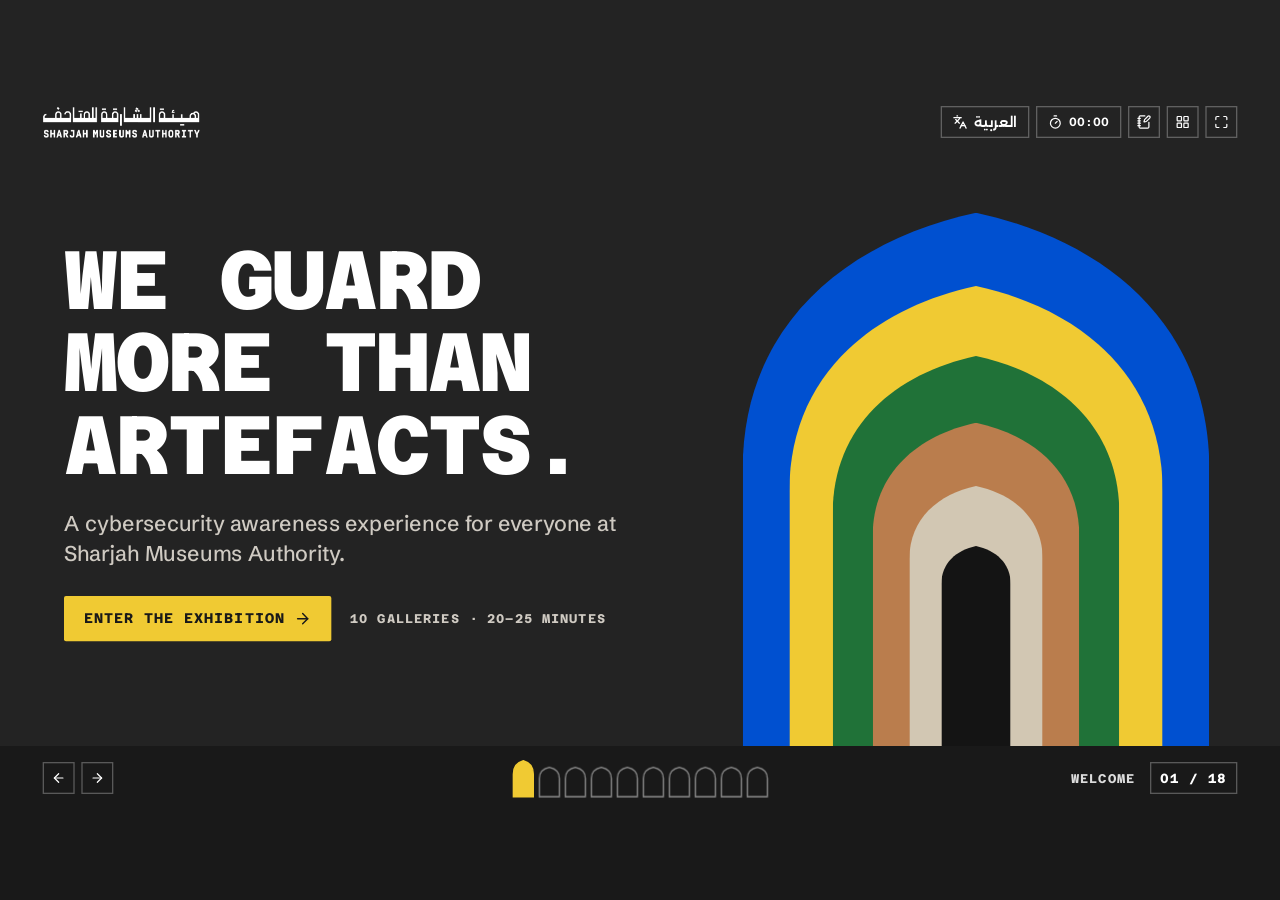
==== sma-cybersecurity-awareness/index.html @ f1a40703 "Use one charcoal background for every gallery Colour now lives in the exhibits (arches, plinths, pic" ====
<!doctype html>
<!--
  Sharjah Museums Authority · Cybersecurity awareness presentation (Arabic / English)
  Self-contained: open this file in any modern browser, no server or internet needed.
  Editable sources and the build script are in src/ (see README.md).
  Embedded open-source components: Schibsted Grotesk, Alexandria and Azeret Mono
  typefaces (SIL Open Font License 1.1) and Lucide icons (ISC). Texts in src/licenses/.
-->
<html lang="en" dir="ltr" data-wall="charcoal">
<head>
<meta charset="utf-8">
<meta name="viewport" content="width=device-width, initial-scale=1">
<meta name="robots" content="noindex">
<title>SMA · Cybersecurity Awareness · التوعية بالأمن السيبراني</title>
<style>
/* ==========================================================================
   SMA · Cybersecurity Awareness
   A 1920×1080 stage scaled to the window. Every gallery is a painted wall in
   one of SMA's own colours; arches are the doors between them.
   ========================================================================== */

/* ---- type: one family name per role, split by script with unicode-range -- */
@font-face{font-family:"SMA Text";src:url([data-uri]) format("woff2");font-weight:100 900;font-display:block;
  unicode-range:U+0000-00FF,U+0131,U+0152-0153,U+02BB-02BC,U+02C6,U+02DA,U+02DC,U+2000-206F,U+20AC,U+2122,U+2191,U+2193,U+2212,U+2215,U+FEFF,U+FFFD}
@font-face{font-family:"SMA Text";src:url([data-uri]) format("woff2");font-weight:100 900;font-display:block;
  unicode-range:U+0600-06FF,U+0750-077F,U+0870-088E,U+0890-0891,U+0897-08E1,U+08E3-08FF,U+200C-200F,U+FB50-FDFF,U+FE70-FE74,U+FE76-FEFC}
@font-face{font-family:"SMA Mono";src:url([data-uri]) format("woff2");font-weight:100 900;font-display:block;
  unicode-range:U+0000-00FF,U+0131,U+0152-0153,U+02BB-02BC,U+02C6,U+02DA,U+02DC,U+2000-206F,U+20AC,U+2122,U+2191,U+2193,U+2212,U+2215,U+FEFF,U+FFFD}
@font-face{font-family:"SMA Mono";src:url([data-uri]) format("woff2");font-weight:100 900;font-display:block;
  unicode-range:U+0600-06FF,U+0750-077F,U+0870-088E,U+0890-0891,U+0897-08E1,U+08E3-08FF,U+200C-200F,U+FB50-FDFF,U+FE70-FE74,U+FE76-FEFC}

/* ---- palette: sampled from SMA's wordmark, website and current artwork --- */
:root{
  --charcoal:#232323; --black:#141414; --blue:#0050D0; --yellow:#F0CA33; --green:#207238;
  --red:#B91A1A; --stone:#D2C7B3; --copper:#BA7D4D; --bone:#F4EFE6;
  --logo:url([data-uri]);
  --out:cubic-bezier(.16,1,.3,1);
  --inout:cubic-bezier(.65,0,.25,1);
  --s:1;
  --lift:0 2px 4px rgba(0,0,0,.10),0 18px 36px -14px rgba(0,0,0,.42);
}
[data-wall=charcoal]{--wall:#232323;--floor:#191919;--ink:#fff;--ink2:#CFCAC2;--hi:#F0CA33;--hi-ink:#191919;--line:rgba(255,255,255,.28);--niche:#111}
[data-wall=blue]{--wall:#0050D0;--floor:#0042AD;--ink:#fff;--ink2:#D9E6FF;--hi:#F0CA33;--hi-ink:#191919;--line:rgba(255,255,255,.34);--niche:#003C9E}
[data-wall=yellow]{--wall:#F0CA33;--floor:#DCB51E;--ink:#191919;--ink2:#4A3D0C;--hi:#191919;--hi-ink:#F0CA33;--line:rgba(25,25,25,.30);--niche:#D9B21B}
[data-wall=green]{--wall:#207238;--floor:#195E2D;--ink:#fff;--ink2:#D5EDDB;--hi:#F0CA33;--hi-ink:#191919;--line:rgba(255,255,255,.34);--niche:#17562A}
[data-wall=red]{--wall:#B91A1A;--floor:#991313;--ink:#fff;--ink2:#FFDDD8;--hi:#F0CA33;--hi-ink:#191919;--line:rgba(255,255,255,.36);--niche:#8E1111}
[data-wall=stone]{--wall:#D2C7B3;--floor:#BFB39C;--ink:#191919;--ink2:#473F31;--hi:#0050D0;--hi-ink:#fff;--line:rgba(25,25,25,.28);--niche:#BCB09A}
[data-wall=copper]{--wall:#BA7D4D;--floor:#A66B3C;--ink:#141414;--ink2:#2C1A0C;--hi:#141414;--hi-ink:#F0CA33;--line:rgba(20,20,20,.34);--niche:#A46A3B}
/* white exhibit surfaces carry their own ink */
.paper{--ink:#191919;--ink2:#55504A;--wall:#fff;--hi:#0050D0;--hi-ink:#fff;--line:rgba(25,25,25,.16);background:#fff;color:#191919;border-radius:6px;box-shadow:var(--lift)}

/* ---- base ---------------------------------------------------------------- */
*,*::before,*::after{box-sizing:border-box}
html{height:100%;background:var(--wall);transition:background-color .7s var(--out)}
body{height:100%;margin:0;overflow:hidden;color:var(--ink);font:400 28px/1.45 "SMA Text",system-ui,sans-serif;
  -webkit-font-smoothing:antialiased;text-rendering:optimizeLegibility;-webkit-user-select:none;user-select:none}
html.no-trans,html.no-trans .floor{transition:none}
button{font:inherit;color:inherit;background:none;border:0;padding:0;margin:0;cursor:pointer;text-align:inherit}
ul,ol{margin:0;padding:0;list-style:none}
h1,h2,h3,p,dl,dd{margin:0}
[hidden]{display:none!important}
html[lang=en] [lang=ar],html[lang=ar] [lang=en]{display:none!important}
html[lang=en] .when-ar,html[lang=ar] .when-en{display:none}
bdi,[dir=ltr]{unicode-bidi:isolate}
::selection{background:var(--hi);color:var(--hi-ink)}
:focus{outline:none}
:focus-visible{outline:4px solid var(--hi);outline-offset:4px}
input,[contenteditable]{-webkit-user-select:text;user-select:text;caret-color:var(--blue)}

.floor{position:fixed;inset-inline:0;bottom:0;height:calc((100vh - 1080px*var(--s))/2 + 96px*var(--s));background:var(--floor);transition:background-color .7s var(--out)}
.stage{position:fixed;left:50%;top:50%;width:1920px;height:1080px;transform:translate(-50%,-50%) scale(var(--s));transform-origin:center}
.door{position:fixed;left:50%;bottom:calc((100vh - 1080px*var(--s))/2 + 96px*var(--s));width:120vmax;height:180vmax;
  transform:translateX(-50%) scale(0);transform-origin:50% 100%;fill:var(--door,#232323);pointer-events:none;z-index:40;visibility:hidden}

/* the room sign shown on the new wall while walking through the arch */
.door-title{position:fixed;left:50%;top:50%;width:1920px;height:1080px;transform:translate(-50%,-50%) scale(var(--s));z-index:41;pointer-events:none;
  display:flex;flex-direction:column;align-items:center;justify-content:center;gap:48px;padding:0 160px 96px;color:var(--ink);text-align:center;opacity:0;visibility:hidden}
.door-title .picto{width:150px;height:150px;border-width:6px}
.door-title .picto .ic{width:78px;height:78px}
.door-title .display,html[lang=ar] .door-title .display{font-size:100px;text-wrap:balance}

/* ---- type roles ---------------------------------------------------------- */
.display{font:800 124px/1 "SMA Mono";letter-spacing:-.025em;text-transform:uppercase}
.display-sm{font-size:112px}
.title{font:800 64px/1.05 "SMA Mono";letter-spacing:-.02em;text-transform:uppercase;text-wrap:balance}
.title-sm{font-size:40px;line-height:1.12}
.lead{font-size:32px;line-height:1.38;font-weight:500;color:var(--ink2);max-width:27em;text-wrap:pretty}
.caps{font:700 19px/1.3 "SMA Mono";letter-spacing:.09em;text-transform:uppercase}
html[lang=ar] .display{font:800 124px/1.24 "SMA Text";letter-spacing:0}
html[lang=ar] .display-sm{font-size:108px}
html[lang=ar] .title{font:800 66px/1.32 "SMA Text";letter-spacing:0}
html[lang=ar] .title-sm{font-size:42px;line-height:1.4}
html[lang=ar] .lead{font-weight:400;line-height:1.62}
html[lang=ar] .caps{font:600 22px/1.5 "SMA Text";letter-spacing:0}
html[lang=ar] body{line-height:1.6}
b,strong{font-weight:700}

/* ---- icons and SMA-style square pictograms ------------------------------- */
.ic{width:1em;height:1em;flex:none;fill:none;stroke:currentColor;stroke-width:2;stroke-linecap:round;stroke-linejoin:round}
html[dir=rtl] .ic.flip{transform:scaleX(-1)}
.picto{display:inline-grid;place-items:center;flex:none;width:88px;height:88px;border:4px solid currentColor}
.picto .ic{width:46px;height:46px}

/* ---- buttons ------------------------------------------------------------- */
.btn{display:inline-flex;align-items:center;justify-content:center;gap:14px;min-height:68px;padding:10px 30px;border-radius:3px;
  background:var(--ink);color:var(--wall);font:700 21px/1.15 "SMA Mono";letter-spacing:.05em;text-transform:uppercase;
  transition:transform .25s var(--out),background-color .2s,color .2s,box-shadow .2s}
html[lang=ar] .btn{font:700 25px/1.3 "SMA Text";letter-spacing:0}
.btn .ic{width:26px;height:26px}
.btn:hover{transform:translateY(-4px)}
.btn:active{transform:translateY(0);transition-duration:.08s}
.btn-hi{background:var(--hi);color:var(--hi-ink)}
.btn-ghost{background:transparent;color:var(--ink);box-shadow:inset 0 0 0 3px var(--ink)}
.btn-ghost:hover{background:var(--ink);color:var(--wall)}
.btn-safe{background:var(--green);color:#fff}
.btn-danger{background:var(--red);color:#fff}
.btn[disabled]{opacity:.35;pointer-events:none}

/* ---- chrome -------------------------------------------------------------- */
.top{position:absolute;inset:0 0 auto;height:96px;padding:0 64px;display:flex;align-items:center;justify-content:space-between;z-index:6}
.logo{width:236px;height:47px;background:var(--ink);-webkit-mask:var(--logo) center/contain no-repeat;mask:var(--logo) center/contain no-repeat;transition:background-color .5s}
.tools,.nav{display:flex;gap:10px;align-items:center}
.tool{display:inline-flex;align-items:center;justify-content:center;gap:10px;height:48px;min-width:48px;padding:0 11px;
  border:2px solid var(--line);color:var(--ink);font:600 18px/1 "SMA Mono";transition:background-color .2s,color .2s,border-color .2s}
.tool-wide{padding:0 16px}
.tool .ic{width:22px;height:22px}
.tool:hover,.tool[aria-pressed=true]{background:var(--ink);color:var(--wall);border-color:var(--ink)}
.tool.more{background:var(--hi);color:var(--hi-ink);border-color:var(--hi)}
.tool .when-en{font:600 20px/1 "SMA Text"}
.bottom{position:absolute;inset:auto 0 0;height:96px;padding:0 64px;display:grid;grid-template-columns:1fr auto 1fr;align-items:center;z-index:6}
.arcade{display:flex;gap:9px;align-items:flex-end;height:56px}
.arcade button{position:relative;width:30px;height:44px;transition:transform .5s var(--out)}
.arcade svg{display:block;width:100%;height:100%;overflow:visible}
.arcade path{fill:transparent;stroke:var(--ink);stroke-width:2;opacity:.5;transition:fill .4s,opacity .4s,stroke .4s}
.arcade .done path{fill:var(--ink);opacity:.5}
.arcade .now{transform:scaleY(1.22);transform-origin:50% 100%}
.arcade .now path{fill:var(--hi);stroke:var(--hi);opacity:1}
.arcade button:hover path{opacity:1}
.arcade .tip{position:absolute;bottom:64px;left:50%;transform:translateX(-50%) translateY(6px);padding:8px 14px;background:var(--ink);color:var(--wall);
  font:600 18px/1.2 "SMA Text";white-space:nowrap;opacity:0;pointer-events:none;transition:opacity .2s,transform .3s var(--out)}
.arcade .now .tip{bottom:54px}
.arcade button:hover .tip,.arcade button:focus-visible .tip{opacity:1;transform:translateX(-50%)}
.where{justify-self:end;display:flex;align-items:center;gap:22px;color:var(--ink)}
.where-name{opacity:.85}
.count{font:700 20px/1 "SMA Mono";letter-spacing:.06em;padding:12px 14px;border:2px solid var(--line)}

/* ---- slides -------------------------------------------------------------- */
.slide{position:absolute;inset:96px 0;padding:20px 96px 0;visibility:hidden;pointer-events:none}
.slide.is-current{visibility:visible;pointer-events:auto}
.slide.is-current .rise{animation:rise .9s var(--out) both;animation-delay:calc(var(--d,0)*90ms + 80ms)}
@keyframes rise{from{opacity:0;transform:translateY(34px)}}
[data-at]{opacity:0;transform:translateY(30px);pointer-events:none;transition:opacity .45s,transform .8s var(--out)}
[data-at].on{opacity:1;transform:none;pointer-events:auto}
.notes{display:none}

/* placard: the museum wall label */
.placard{padding:34px 36px}
.placard-title{font:800 38px/1.15 "SMA Text";margin-bottom:14px;text-wrap:balance}
html[lang=ar] .placard-title{line-height:1.4}
.placard dt{margin-top:22px;color:var(--ink2)}
.placard dd{margin-top:6px;font-size:25px;line-height:1.4;font-weight:600}

/* ==========================================================================
   1 · cover — an enfilade of gallery doorways
   ========================================================================== */
.s-cover{display:grid;grid-template-columns:1fr 720px;gap:40px;padding-top:0}
.cover-text{align-self:center;display:flex;flex-direction:column;gap:34px;padding-bottom:30px}
.cover-cta{display:flex;align-items:center;gap:28px;margin-top:8px}
.hint{color:var(--ink2)}
.enfilade{position:relative;align-self:stretch}
.enfilade .arch{position:absolute;left:50%;bottom:0;width:var(--w);height:var(--h);margin-left:calc(var(--w)/-2);background:var(--c);
  translate:calc(var(--px,0)*var(--z)*-7px) 0;transition:translate .9s var(--out)}
.s-cover.is-current .enfilade .arch{animation:grow 1.2s var(--out) both;animation-delay:calc(var(--z)*110ms)}
@keyframes grow{from{transform:translateY(102%)}}
.enfilade{overflow:hidden}
.s-cover.is-leaving .enfilade .arch{transition:scale .9s var(--inout);scale:1.5;transform-origin:50% 100%}

/* ==========================================================================
   2 · the collection you can't see
   ========================================================================== */
.s-unseen{display:flex;flex-direction:column;justify-content:space-between}
.unseen-head{display:grid;grid-template-columns:1fr 560px;gap:72px;align-items:start}
.unseen-head .lead{margin-top:22px}
.stat{display:grid;grid-template-columns:auto 1fr;column-gap:26px;align-items:center;padding-top:6px}
.stat-pre{grid-column:1/-1;color:var(--hi)}
.stat-num{font:800 128px/1 "SMA Mono";letter-spacing:-.04em;color:var(--hi)}
.stat-text{font-size:26px;line-height:1.35;font-weight:600}
.stat cite{grid-column:1/-1;margin-top:14px;padding-top:14px;border-top:2px solid var(--line);font-style:normal;font-size:21px;color:var(--ink2)}
.plinths{display:grid;grid-template-columns:repeat(5,1fr);gap:24px;align-items:end}
.plinths li{display:flex;flex-direction:column;align-items:center}
.vitrine{display:grid;place-items:center;width:150px;height:150px;border:4px solid var(--ink);border-bottom:0}
.vitrine .ic{width:74px;height:74px}
.plinth{width:100%;height:var(--h);padding:24px 26px;background:var(--c);color:var(--t);display:flex;flex-direction:column;gap:8px}
.plinth strong{font-size:30px;line-height:1.15;font-weight:800}
.plinth span{font-size:23px;line-height:1.35}
html[lang=ar] .plinth strong{line-height:1.4}
html[lang=ar] .plinth span{line-height:1.55}

/* ==========================================================================
   3 · threat gallery
   ========================================================================== */
.s-threats{display:flex;flex-direction:column}
.threat-wall{flex:1;display:grid;grid-template-columns:1fr 456px;gap:52px;align-items:end;min-height:0}
.niches{display:grid;grid-template-columns:repeat(6,1fr);gap:18px;align-items:end}
.niche{position:relative;height:600px;padding:0 14px 26px;display:flex;flex-direction:column;align-items:center;justify-content:flex-end;gap:22px;
  background:var(--niche);color:#fff;text-align:center;transition:background-color .35s,color .35s,transform .6s var(--out)}
.niche .picto{width:84px;height:84px}
.niche b{font-size:23px;line-height:1.2;min-height:56px;display:grid;place-items:center}
html[lang=ar] .niche b{line-height:1.4;min-height:68px}
.niche:hover{transform:translateY(-10px)}
.niche[aria-selected=true]{background:var(--yellow);color:#191919;transform:translateY(-26px)}
.threat-wall .placard{align-self:end;margin-bottom:34px;min-height:520px}
.placard-what{font-size:26px;line-height:1.4;color:var(--ink2)}
html[lang=ar] .placard-what{line-height:1.6}

/* ==========================================================================
   4 · the loupe
   ========================================================================== */
.s-loupe{display:flex;flex-direction:column;gap:38px}
.loupe-head{display:grid;grid-template-columns:auto 1fr;gap:72px;align-items:end}
.specimens{display:grid;grid-template-columns:1fr 1fr;gap:24px;cursor:crosshair}
.spec{position:relative;display:flex;flex-direction:column;justify-content:center;gap:10px;min-height:156px;padding:22px 34px;cursor:inherit;
  transition:transform .3s var(--out),box-shadow .3s}
.spec:hover{transform:translateY(-4px)}
.spec-url{display:flex;align-items:center;gap:14px;font:500 30px/1.2 "SMA Text";letter-spacing:-.012em;white-space:nowrap}
.spec-url .ic{width:24px;height:24px;color:#6C665E}
.spec mark{background:none;color:inherit}
.spec-why{font-size:23px;line-height:1.35;color:var(--ink2);opacity:0;transition:opacity .4s}
.revealed .spec-why{opacity:1}
.revealed .spec mark{background:var(--red);color:#fff;border-radius:2px}
.revealed .spec[data-ok="1"]{box-shadow:inset 0 0 0 7px var(--green),var(--lift)}
.revealed .spec[data-ok="0"]{box-shadow:inset 0 0 0 7px var(--red),var(--lift)}
.spec.picked::after{content:"Your pick";position:absolute;inset-inline-end:22px;top:20px;padding:5px 10px;background:#191919;color:#fff;font:700 15px/1.2 "SMA Mono";letter-spacing:.08em;text-transform:uppercase}
html[lang=ar] .spec.picked::after{content:"اختياركم";font:600 18px/1.3 "SMA Text";letter-spacing:0}
.loupe-foot{display:flex;align-items:center;gap:40px}
.loupe-moral{font-size:25px;line-height:1.4;max-width:34em;color:var(--ink2);font-weight:500}
.lens{position:absolute;left:0;top:0;width:300px;height:300px;border-radius:50%;overflow:hidden;border:10px solid #141414;background:#fff;
  box-shadow:0 34px 60px -22px rgba(0,0,0,.55);pointer-events:none;opacity:0;scale:.6;transition:opacity .2s,scale .35s var(--out);z-index:5}
.lens.on{opacity:1;scale:1}
.lens-in{position:absolute;left:0;top:0;transform-origin:0 0}
.lens-in .specimens{margin:0}
.lens-in .spec{box-shadow:none;transform:none}

/* ==========================================================================
   5 · inspect the email
   ========================================================================== */
.s-inspect{display:grid;grid-template-columns:1040px 1fr;gap:60px;align-items:center}
.mail{overflow:hidden;font-size:25px;line-height:1.5}
.mail-bar{display:flex;align-items:center;gap:9px;height:50px;padding:0 20px;background:#141414;color:#fff}
.mail-bar i{width:12px;height:12px;border-radius:50%;background:#5c5c5c}
.mail-bar .caps{margin-inline-start:12px;font-size:16px;opacity:.8}
html[lang=ar] .mail-bar .caps{font-size:18px}
.mail-head{display:flex;gap:20px;align-items:center;padding:26px 36px 18px}
.mail-avatar{display:grid;place-items:center;width:64px;height:64px;background:var(--blue);color:#fff;font:700 24px "SMA Mono"}
.mail-meta{flex:1;min-width:0}
.mail-from{display:flex;flex-wrap:wrap;align-items:baseline;gap:4px 12px}
.mail-from [data-clue]{font:500 21px "SMA Mono";color:#55504A}
.mail-to,.mail-head time{font-size:21px;color:#6C665E}
.mail-subject{padding:0 36px;font:800 33px/1.25 "SMA Text"}
html[lang=ar] .mail-subject{line-height:1.5}
.mail-body{padding:18px 36px 24px}
.mail-body p{margin-bottom:16px}
.mail-cta{display:inline-block;padding:12px 28px;background:var(--blue);color:#fff;font-weight:700;border-radius:4px}
.mail-file{display:inline-flex;align-items:center;gap:12px;padding:10px 16px;border:2px solid rgba(25,25,25,.2);font:500 21px "SMA Mono"}
.mail-file small{color:#6C665E;font-size:18px}
.mail-sign{color:#6C665E;font-size:22px;margin-bottom:0!important}
.mail-status{height:42px;padding:0 20px;display:flex;align-items:center;background:var(--bone);font:500 19px "SMA Mono";color:#55504A;white-space:nowrap;overflow:hidden}
.clue,.decoy{cursor:zoom-in}
.clue{position:relative;border-radius:3px;transition:background-color .2s,box-shadow .2s}
.clue:not(.mail-cta):not(.found):hover{background:rgba(240,202,51,.4);box-shadow:0 0 0 5px rgba(240,202,51,.4)}
.clue.found{background:var(--yellow);box-shadow:0 0 0 5px var(--yellow);color:#191919}
.clue.mail-cta.found{background:var(--blue);color:#fff;box-shadow:0 0 0 6px var(--yellow)}
.clue.found::after{content:attr(data-clue);position:absolute;inset-inline-end:-24px;top:-24px;display:grid;place-items:center;width:36px;height:36px;border-radius:50%;
  background:var(--red);color:#fff;font:700 18px/1 "SMA Mono";animation:pop .5s var(--out)}
@keyframes pop{from{transform:scale(0)}}
.shake{animation:shake .35s}
@keyframes shake{25%{transform:translateX(-6px)}75%{transform:translateX(6px)}}
.inspect-side{display:flex;flex-direction:column;gap:22px;min-width:0}
.inspect-count{display:flex;align-items:center;gap:22px;font-size:24px;line-height:1.35;color:var(--ink2);font-weight:500}
.inspect-count b{font:800 76px/1 "SMA Mono";letter-spacing:-.04em;color:var(--ink)}
.clues{display:flex;flex-direction:column;gap:10px;counter-reset:clue}
.clues li{position:relative;counter-increment:clue;min-height:66px;padding-inline-start:54px;display:flex;align-items:center;font-size:21.5px;line-height:1.34;border-top:2px solid var(--line);padding-top:8px}
html[lang=ar] .clues li{line-height:1.5;font-size:21px}
.clues li::before{content:counter(clue);position:absolute;inset-inline-start:0;top:14px;display:grid;place-items:center;width:36px;height:36px;border-radius:50%;
  border:2px solid var(--ink);font:700 17px/1 "SMA Mono";opacity:.45;transition:all .3s}
.clues li>span{opacity:0;transform:translateX(calc(var(--dir,1)*16px));transition:opacity .4s,transform .6s var(--out)}
.clues li.found>span{opacity:1;transform:none}
.clues li.found::before{background:var(--red);border-color:var(--red);color:#fff;opacity:1}
html[dir=rtl]{--dir:-1}
.inspect-verdict{display:flex;flex-direction:column;gap:14px}
.verdict-row{display:flex;gap:12px;flex-wrap:wrap}
.verdict-row .btn{min-height:58px;padding:8px 20px;font-size:18px}
html[lang=ar] .verdict-row .btn{font-size:22px}
.verdict-out{font-size:23px;line-height:1.4;font-weight:600;min-height:64px}

/* ==========================================================================
   6 · triage
   ========================================================================== */
.s-triage{display:grid;grid-template-columns:520px 1fr;gap:80px;align-items:center}
.triage-head{display:flex;flex-direction:column;gap:26px}
.triage-dots{display:flex;gap:10px;margin-top:8px}
.triage-dots i{width:38px;height:12px;background:var(--line);transition:background-color .3s}
.triage-dots i.now{background:var(--ink)}
.triage-dots i.ok{background:var(--green)}
.triage-dots i.no{background:var(--red)}
.triage-desk{display:flex;flex-direction:column;gap:26px}
.msg{min-height:400px;padding:36px 40px;display:flex;flex-direction:column;gap:18px}
.msg.swap{animation:deal .7s var(--out)}
@keyframes deal{from{opacity:0;transform:translateY(40px) rotate(calc(var(--dir,1)*1.5deg))}}
.msg-top{display:flex;align-items:center;gap:20px;padding-bottom:18px;border-bottom:2px solid var(--line)}
.msg-top .picto{width:68px;height:68px;border-width:3px}
.msg-top .picto .ic{width:36px;height:36px}
.msg-who{display:flex;flex-direction:column;min-width:0}
.msg-who b{font-size:26px;line-height:1.25}
.msg-who small{font:500 20px/1.4 "SMA Mono";color:#55504A;overflow-wrap:anywhere}
.msg-chan{margin-inline-start:auto;color:#6C665E}
.msg h3{font:800 30px/1.3 "SMA Text"}
.msg p{font-size:27px;line-height:1.48}
.msg p [dir=ltr]{font-family:"SMA Mono";font-size:.86em;color:var(--blue);text-decoration:underline;text-underline-offset:5px}
.qr{width:150px;height:150px;flex:none}
.msg-qr{display:flex;gap:28px;align-items:center}
.triage-actions{display:grid;grid-template-columns:1fr 1fr;gap:18px}
.triage-actions .btn{min-height:84px;font-size:24px}
html[lang=ar] .triage-actions .btn{font-size:28px}
.triage-why{display:grid;grid-template-columns:auto 1fr auto;gap:22px;align-items:center;min-height:84px;padding:18px 24px;background:var(--ink);color:var(--wall);border-radius:3px;animation:rise .6s var(--out)}
.triage-why .ic{width:44px;height:44px}
.triage-why.good .ic{color:#7BD89A}
.triage-why.bad .ic{color:#FF8A7A}
.triage-why p{font-size:23px;line-height:1.38}
.triage-why b{display:block;font-size:25px}
.triage-why .btn{background:var(--yellow);color:#191919;min-height:56px}
.triage-end{align-items:center;justify-content:center;text-align:center}
.triage-end .big{font:800 132px/1 "SMA Mono";letter-spacing:-.04em}

/* ==========================================================================
   7 · both sides of the glass   ·   11 · the second lock   (shared layout)
   ========================================================================== */
.s-con,.s-mfa{display:grid;grid-template-columns:1fr 420px 540px;gap:56px;align-items:center}
.con-you{display:flex;flex-direction:column;gap:24px;min-width:0}
.replies{display:flex;flex-direction:column;gap:12px;min-height:250px;justify-content:flex-start}
.reply{display:flex;align-items:center;gap:16px;width:100%;padding:18px 22px;background:#fff;color:#191919;font-size:23px;line-height:1.35;font-weight:600;border-radius:3px;
  box-shadow:var(--lift);transition:transform .3s var(--out),background-color .2s,color .2s;animation:rise .55s var(--out) both;animation-delay:calc(var(--i,0)*80ms)}
.reply:hover{transform:translateX(calc(var(--dir,1)*10px))}
.reply .ic{width:28px;height:28px;color:var(--blue)}
.reply.act{background:transparent;color:var(--ink);box-shadow:inset 0 0 0 3px var(--ink)}
.reply.act .ic{color:inherit}
.reply.act:hover{background:var(--ink);color:var(--wall)}
.outcome{padding:24px 26px;background:#141414;color:#fff;border-radius:3px;font-size:23px;line-height:1.42;box-shadow:var(--lift);animation:rise .6s var(--out)}
.outcome b{display:block;font-size:28px;margin-bottom:6px;color:var(--yellow)}
.outcome .btn{margin-top:16px;min-height:52px;background:var(--yellow);color:#191919}
.phone{width:420px;height:800px;padding:14px;background:#111;border-radius:52px;box-shadow:0 4px 8px rgba(0,0,0,.2),0 40px 70px -30px rgba(0,0,0,.6);display:flex;flex-direction:column;overflow:hidden}
.phone-top{display:flex;align-items:center;gap:14px;padding:22px 20px 16px;background:#fff;color:#191919;border-radius:38px 38px 0 0}
.phone-top b{display:block;font-size:22px;line-height:1.25}
.phone-top small{font:500 16px "SMA Mono";color:#6C665E}
.phone-avatar{display:grid;place-items:center;width:52px;height:52px;border-radius:50%;background:var(--stone);color:#191919}
.phone-avatar .ic{width:28px;height:28px}
.chat{flex:1;display:flex;flex-direction:column;justify-content:flex-end;gap:10px;padding:18px 16px;background:var(--bone);border-radius:0 0 38px 38px;overflow:hidden}
.bub{max-width:86%;padding:12px 16px;border-radius:18px;font-size:20.5px;line-height:1.42;color:#191919;background:#fff;align-self:flex-start;border-end-start-radius:4px;
  animation:bub .5s var(--out)}
html[lang=ar] .bub{line-height:1.6;font-size:20px}
.bub.me{align-self:flex-end;background:var(--blue);color:#fff;border-end-start-radius:18px;border-end-end-radius:4px}
.bub.sys{align-self:center;max-width:94%;text-align:center;background:#191919;color:#fff;border-radius:6px;font-weight:600}
.bub.sys.good{background:var(--green)}
.bub.sys.bad{background:var(--red)}
@keyframes bub{from{opacity:0;transform:translateY(14px) scale(.96)}}
.typing{display:flex;gap:6px;padding:16px}
.typing i{width:9px;height:9px;border-radius:50%;background:#9a948b;animation:blink 1s infinite}
.typing i:nth-child(2){animation-delay:.15s}.typing i:nth-child(3){animation-delay:.3s}
@keyframes blink{50%{opacity:.25;transform:translateY(-3px)}}
.playbook{padding:34px 34px 30px;background:#141414;color:#fff;border-radius:6px;box-shadow:var(--lift);display:flex;flex-direction:column;gap:22px}
.playbook .caps{color:var(--yellow)}
.levers{display:flex;flex-direction:column;gap:16px}
.levers li{display:flex;align-items:center;gap:20px;opacity:.38;transition:opacity .4s}
.levers .picto{width:68px;height:68px;border-width:3px;transition:background-color .4s,color .4s,border-color .4s}
.levers .picto .ic{width:34px;height:34px}
.levers b{display:block;font-size:25px;line-height:1.2}
.levers li div span{font-size:21px;line-height:1.35;color:#CFCAC2}
.levers li.on{opacity:1}
.levers li.on .picto{background:var(--yellow);border-color:var(--yellow);color:#141414;animation:pop .5s var(--out)}
.playbook-out{font-size:22px;line-height:1.42;padding-top:18px;border-top:2px solid rgba(255,255,255,.2);min-height:112px}
.playbook-out:empty{border-color:transparent}
/* lock screen */
.phone-lock{background:#111;justify-content:space-between;padding:70px 22px 30px;color:#fff}
.lock-time{font:300 104px/1 "SMA Text";text-align:center;letter-spacing:-.03em}
.pushes{display:flex;flex-direction:column;gap:12px}
.push{padding:16px 18px;background:#fff;color:#191919;border-radius:20px;display:grid;grid-template-columns:44px 1fr;gap:14px;align-items:start;animation:bub .55s var(--out)}
.push .app{display:grid;place-items:center;width:44px;height:44px;border-radius:10px;background:var(--blue);color:#fff}
.push .app .ic{width:24px;height:24px}
.push.chat-push .app{background:var(--green)}
.push b{display:block;font-size:20px;line-height:1.25}
.push span{display:block;font-size:17.5px;line-height:1.38;color:#55504A}
.push.old{opacity:.45}
.intruder{display:flex;flex-direction:column;gap:18px}
.intruder li{display:flex;gap:18px;align-items:flex-start}
.intruder .ic{width:34px;height:34px;padding:6px;border-radius:50%;margin-top:2px}
.intruder .ok .ic{background:var(--red);color:#fff}
.intruder .wait .ic{background:#3a3a3a;color:#fff}
.intruder .blocked .ic{background:var(--green);color:#fff}
.intruder b{display:block;font-size:25px;line-height:1.2}
.intruder span{font-size:21px;line-height:1.4;color:#CFCAC2}

/* ==========================================================================
   8 · a day at the museum
   ========================================================================== */
.s-day{display:grid;grid-template-columns:1fr 600px;gap:60px;align-items:center}
.day-plan{display:flex;flex-direction:column;gap:26px}
.plan{position:relative;width:1010px;height:610px}
.plan svg{display:block;width:100%;height:100%}
.plan .wall{fill:none;stroke:#fff;stroke-width:6;stroke-linecap:square}
.plan .room{fill:var(--niche)}
.plan .room-alt{fill:#1B6631}
.plan text{font:700 17px "SMA Mono";letter-spacing:.09em;fill:#D5EDDB;text-anchor:middle}
.plan text[lang=ar]{font:600 20px "SMA Text";letter-spacing:0}
.pin{position:absolute;display:grid;place-items:center;width:66px;height:66px;margin:-33px;background:var(--yellow);color:#191919;transition:transform .3s var(--out),background-color .3s}
.pin .ic{width:34px;height:34px}
.pin::before{content:"";position:absolute;inset:-10px;border:3px solid var(--yellow);animation:ping 2.2s var(--out) infinite}
@keyframes ping{from{opacity:.9;transform:scale(.8)}to{opacity:0;transform:scale(1.5)}}
.pin:hover,.pin.now{transform:scale(1.16)}
.pin.now{background:#fff}
.pin.done{background:#191919;color:#fff}
.pin.done::before,.pin.now::before{animation:none;opacity:0}
.scene{min-height:640px;padding:38px 40px;display:flex;flex-direction:column;gap:18px}
.scene.swap{animation:deal .6s var(--out)}
.scene h3{font:800 34px/1.2 "SMA Text"}
.scene>p{font-size:25px;line-height:1.45;color:#3b3731}
.scene-empty{flex:1;display:flex;flex-direction:column;justify-content:center;gap:20px}
.scene-empty .picto{width:104px;height:104px}
.scene-empty .picto .ic{width:54px;height:54px}
.opts{display:flex;flex-direction:column;gap:10px;margin-top:6px}
.opt{display:flex;gap:16px;align-items:flex-start;padding:15px 18px;border:2px solid rgba(25,25,25,.2);border-radius:3px;font-size:22px;line-height:1.36;font-weight:600;
  transition:border-color .2s,background-color .2s,color .2s,transform .3s var(--out)}
.opt:hover{border-color:#191919;transform:translateX(calc(var(--dir,1)*6px))}
.opt .ic{width:28px;height:28px;margin-top:2px;opacity:0}
.opt.good{background:var(--green);border-color:var(--green);color:#fff}
.opt.bad{background:var(--red);border-color:var(--red);color:#fff}
.opt.good .ic,.opt.bad .ic{opacity:1}
.opts.locked .opt{pointer-events:none}
.opts.locked .opt:not(.good):not(.bad){opacity:.45}
.why{font-size:22.5px;line-height:1.42;padding:16px 18px;background:var(--bone);border-radius:3px;animation:rise .5s var(--out)}
.why b{display:block}

/* ==========================================================================
   9 · ransomware
   ========================================================================== */
.s-ransom{display:flex;flex-direction:column;gap:26px}
.ransom-cols{flex:1;display:grid;grid-template-columns:590px 1fr;gap:60px;align-items:center;min-height:0}
.ransom-left{display:flex;flex-direction:column;gap:24px}
.doc{overflow:hidden;font-size:22px;line-height:1.42}
.doc-bar{display:flex;align-items:center;gap:12px;padding:12px 20px;background:var(--green);color:#fff;font:600 19px "SMA Mono"}
.doc-bar .ic{width:24px;height:24px}
.doc-warn{display:flex;align-items:center;gap:12px;padding:12px 20px;background:#FFF1B8;font-size:21px}
.doc-warn .ic{width:26px;height:26px;color:#8a6400}
.doc p{padding:18px 20px 20px;color:#55504A}
.ransom-choice{display:flex;gap:14px;flex-wrap:wrap}
.ransom-msg{font-size:24px;line-height:1.4;font-weight:600;min-height:68px}
.drive{position:relative;overflow:hidden}
.drive-bar{display:flex;align-items:center;gap:14px;padding:16px 24px;border-bottom:2px solid var(--line);font-size:22px}
.drive-bar .ic{width:26px;height:26px}
.drive-count{margin-inline-start:auto;font:600 18px "SMA Mono";color:#6C665E}
.files{display:grid;grid-template-columns:repeat(4,1fr);gap:12px;padding:22px 24px 24px}
.file{display:flex;flex-direction:column;gap:12px;height:126px;padding:14px 16px;background:var(--bone);border-radius:3px;transition:background-color .3s,color .3s}
.file .ic{width:30px;height:30px;color:var(--blue)}
.file span{font:500 17px/1.3 "SMA Mono";overflow-wrap:anywhere}
.file.locked{background:#141414;color:var(--yellow)}
.file.locked .ic{color:var(--yellow)}
.ransom-note{position:absolute;inset:0;display:flex;flex-direction:column;align-items:center;justify-content:center;gap:16px;padding:40px;text-align:center;
  background:rgba(14,14,14,.93);color:#fff;animation:fade .6s}
@keyframes fade{from{opacity:0}}
.sim-tag{padding:6px 12px;border:2px solid var(--yellow);color:var(--yellow)}
.ransom-note strong{font:800 50px/1.1 "SMA Mono";letter-spacing:-.02em;text-transform:uppercase}
html[lang=ar] .ransom-note strong{font:800 52px/1.4 "SMA Text";letter-spacing:0}
.ransom-note p{font-size:25px;max-width:22em}
.ransom-clock{font-family:"SMA Mono";color:var(--yellow)}
.rewind{animation:rise .7s var(--out)}
.stages{display:grid;grid-template-columns:repeat(5,1fr);position:relative}
.stages::before{content:"";position:absolute;inset-inline:10%;top:21px;height:4px;background:var(--line)}
.stages button{position:relative;display:flex;flex-direction:column;align-items:center;gap:10px;width:100%;padding:0 10px;font-size:20px;line-height:1.25;font-weight:600;text-align:center;color:var(--ink2)}
.stages i{display:grid;place-items:center;width:46px;height:46px;border-radius:50%;background:var(--wall);border:4px solid var(--ink);font:700 19px/1 "SMA Mono";font-style:normal;color:var(--ink);transition:all .3s}
.stages .save i{border-color:var(--yellow)}
.stages .now{color:var(--ink)}
.stages .now i{background:var(--yellow);border-color:var(--yellow);color:#191919;transform:scale(1.22)}
.stage-tip{margin-top:14px;min-height:74px;padding:16px 22px;background:#141414;color:#fff;border-radius:3px;font-size:23px;line-height:1.4;text-align:center}
.stage-tip b{color:var(--yellow)}

/* ==========================================================================
   10 · password lab
   ========================================================================== */
.s-pass{display:grid;grid-template-columns:1fr 520px;gap:80px;align-items:center}
.pass-main{display:flex;flex-direction:column;gap:22px;min-width:0}
.pass-field{display:flex;align-items:center;gap:20px;height:104px;padding:0 28px;margin-top:10px;cursor:text}
.pass-field .ic{width:40px;height:40px;color:var(--blue)}
.pass-field input{flex:1;min-width:0;border:0;outline:0;background:none;font:600 42px/1 "SMA Mono";color:#191919;letter-spacing:.02em}
.pass-field:focus-within{box-shadow:0 0 0 6px var(--yellow),var(--lift)}
.pass-presets{display:flex;flex-wrap:wrap;gap:10px}
html[dir=rtl] .pass-presets{justify-content:flex-end}
.chip{padding:10px 16px;border:2px solid var(--line);font:500 20px/1.2 "SMA Mono";border-radius:3px;transition:background-color .2s,color .2s,border-color .2s}
.chip:hover{background:var(--ink);color:var(--wall);border-color:var(--ink)}
.pass-result{display:flex;align-items:flex-end;gap:36px;margin-top:10px}
.gates{display:flex;gap:10px;align-items:flex-end}
.gates svg{width:58px;height:88px;overflow:visible}
.gates path{fill:transparent;stroke:#fff;stroke-width:3;opacity:.5;transition:fill .4s,opacity .4s,stroke .4s}
.gates .lit path{fill:var(--gate,#F0CA33);stroke:var(--gate,#F0CA33);opacity:1}
.pass-time{display:flex;flex-direction:column;gap:4px}
.pass-time .caps{color:var(--ink2)}
.pass-time strong{font:800 60px/1.05 "SMA Mono";letter-spacing:-.03em;text-transform:uppercase}
html[lang=ar] .pass-time strong{font:800 58px/1.35 "SMA Text";letter-spacing:0}
.pass-findings{display:flex;flex-direction:column;gap:6px;min-height:108px}
.pass-findings li{display:flex;align-items:center;gap:12px;font-size:23px;font-weight:500;animation:rise .4s var(--out)}
.pass-findings .ic{width:24px;height:24px;color:var(--yellow)}
.fine{font-size:21px;color:var(--ink2);max-width:40em}
.rules ol{display:flex;flex-direction:column;gap:20px;margin-top:8px}
.rules li{font-size:22px;line-height:1.42;color:#55504A;padding-top:18px;border-top:2px solid var(--line)}
.rules li b{display:block;font-size:26px;color:#191919}

/* ==========================================================================
   12 · the perfect copy
   ========================================================================== */
.s-fake{display:grid;grid-template-columns:940px 1fr;gap:64px;align-items:center}
.call{background:#141414;color:#fff;border-radius:8px;overflow:hidden;box-shadow:var(--lift)}
.call-bar{display:flex;align-items:center;gap:14px;padding:16px 24px;font-size:22px}
.call-live{width:12px;height:12px;border-radius:50%;background:#FF5A4D;animation:blink 1.2s infinite}
.call-clock{margin-inline-start:auto;font:500 19px "SMA Mono";color:#CFCAC2}
.call-view{position:relative;height:440px;background:#2B2B2B;overflow:hidden}
.call-face{position:absolute;left:50%;bottom:0;width:380px;height:400px;margin-left:-190px}
.face-head{position:absolute;left:50%;top:44px;width:150px;height:170px;margin-left:-75px;border-radius:50%;background:var(--stone)}
.face-body{position:absolute;left:0;bottom:0;width:380px;height:170px;border-radius:190px 190px 0 0;background:var(--copper)}
.face-scan{position:absolute;inset-inline:-60px;top:0;height:3px;background:var(--yellow);opacity:0}
.call.exposed .face-scan{opacity:.95;animation:scan 2.4s var(--inout) infinite}
@keyframes scan{from{top:20px}50%{top:380px}to{top:20px}}
.call.exposed .face-head{animation:glitch 2.4s steps(1) infinite}
@keyframes glitch{0%,100%{transform:none}8%{transform:translateX(9px) skewX(-6deg)}10%{transform:none}46%{transform:translateX(-7px)}48%{transform:none}}
.call-wave{position:absolute;inset-inline-start:24px;bottom:22px;display:flex;align-items:flex-end;gap:5px;height:44px}
.call-wave i{width:6px;height:100%;background:var(--yellow);transform-origin:bottom;animation:wave .9s ease-in-out infinite alternate}
@keyframes wave{from{transform:scaleY(.15)}to{transform:scaleY(1)}}
.call-stamp{position:absolute;inset:0;display:grid;place-items:center;background:rgba(14,14,14,.45);animation:fade .4s}
.call-stamp .caps{padding:12px 26px;border:5px solid var(--yellow);color:var(--yellow);font-size:44px;transform:rotate(-7deg);background:rgba(14,14,14,.6)}
html[lang=ar] .call-stamp .caps{font-size:46px}
.call-caption{min-height:128px;padding:20px 26px 24px;font-size:25px;line-height:1.45}
.fake-side{display:flex;flex-direction:column;gap:24px;min-width:0}
.fake-tells{display:flex;flex-direction:column;gap:12px}
.fake-tells li{display:flex;gap:14px;align-items:flex-start;font-size:22.5px;line-height:1.4;font-weight:600;animation:rise .6s var(--out) both}
.fake-tells li:nth-child(2){animation-delay:.1s}.fake-tells li:nth-child(3){animation-delay:.2s}
.fake-tells .ic{width:30px;height:30px;margin-top:2px}

/* ==========================================================================
   13 · AI rewrote the rules
   ========================================================================== */
.s-rules{display:flex;flex-direction:column;gap:40px}
.rewrites{display:grid;grid-template-columns:repeat(4,1fr);gap:22px;flex:1;align-content:center}
.rewrites li{opacity:1;transform:none;pointer-events:auto;display:flex;flex-direction:column}
.rewrites p{padding:28px 28px 30px}
.old{min-height:226px;background:#141414;color:#fff;font:700 32px/1.3 "SMA Text";display:flex;flex-direction:column;gap:18px;transition:color .5s}
html[lang=ar] .old{line-height:1.5}
.old .ic{width:38px;height:38px;color:var(--yellow)}
.rewrites li.on .old{color:rgba(255,255,255,.5);text-decoration:line-through;text-decoration-thickness:3px;text-decoration-color:var(--yellow)}
.new{min-height:300px;background:#fff;color:#191919;font-size:25px;line-height:1.42;opacity:0;transform:translateY(-34px);transition:opacity .45s,transform .8s var(--out)}
.new b{display:block;margin-top:14px;font-size:29px;line-height:1.3;font-weight:800}
html[lang=ar] .new b{line-height:1.5}
.rewrites li.on .new{opacity:1;transform:none}
.source{font-size:23px;font-weight:600;padding-top:18px;border-top:3px solid var(--ink);max-width:none;margin-bottom:26px}

/* ==========================================================================
   14 · the guardian's code
   ========================================================================== */
.s-code{display:flex;flex-direction:column;justify-content:space-between}
.habits{display:grid;grid-template-columns:repeat(7,1fr);gap:16px;align-items:end}
.habits li{height:var(--h);padding:74px 20px 26px;background:var(--niche);color:transparent;display:flex;flex-direction:column;align-items:center;gap:16px;text-align:center;
  opacity:1;transform:none;pointer-events:auto;transition:background-color .55s var(--out),color .45s .12s}
.habits li.on{background:var(--c);color:var(--t)}
.habits .picto{width:76px;height:76px;margin-bottom:8px}
.habits .picto .ic{width:40px;height:40px}
.habits b{font-size:25px;line-height:1.2;font-weight:800;text-wrap:balance}
.habits li>span:last-child{font-size:21px;line-height:1.4}
html[lang=ar] .habits b{line-height:1.45;font-size:24px}
html[lang=ar] .habits li>span:last-child{line-height:1.6}

/* ==========================================================================
   15 · recognise and report
   ========================================================================== */
.s-report{display:grid;grid-template-columns:600px 1fr;gap:80px;align-items:center}
.report-left{display:flex;flex-direction:column;gap:30px}
.five{display:flex;flex-direction:column;gap:6px}
.five li{display:grid;grid-template-columns:96px 1fr;gap:20px;padding:14px 0;border-top:2px solid var(--line);font-size:22px;line-height:1.4;color:var(--ink2)}
.five li>b{font:800 30px/1.2 "SMA Mono";color:var(--hi)}
.five strong{display:block;font-size:29px;line-height:1.25;color:var(--ink);font-weight:800}
html[lang=ar] .five strong{line-height:1.45}
.report-right{display:flex;flex-direction:column;gap:26px;min-width:0}
.signals{padding:32px 34px}
.signals .placard-title{font-size:32px}
.signal-chips{display:flex;flex-wrap:wrap;gap:10px;margin:6px 0 22px}
.signal{display:inline-flex;align-items:center;gap:10px;padding:11px 16px;border:2px solid rgba(25,25,25,.22);border-radius:3px;font-size:21px;line-height:1.3;font-weight:600;transition:all .25s}
.signal .ic{width:22px;height:22px;opacity:.25}
.signal:hover{border-color:#191919}
.signal[aria-pressed=true]{background:#191919;border-color:#191919;color:#fff}
.signal[aria-pressed=true] .ic{opacity:1}
.signals.checked .signal{background:var(--green);border-color:var(--green);color:#fff;pointer-events:none}
.signals.checked .signal .ic{opacity:1}
.signal-foot{display:flex;align-items:center;gap:24px;min-height:68px}
.signal-out{font-size:23px;line-height:1.4;font-weight:700}
.channels{display:grid;grid-template-columns:1fr 1fr;gap:28px}
.channel{display:flex;gap:20px;align-items:flex-start;font-size:22px;line-height:1.42;color:var(--ink2)}
.channel .picto{width:68px;height:68px;border-width:3px;color:var(--ink)}
.channel .picto .ic{width:34px;height:34px}
.channel b{display:block;font-size:23px;line-height:1.3;color:var(--ink);margin-bottom:4px}
.contact{display:block;min-width:200px;padding:2px 0;border-bottom:2px dashed var(--line);color:var(--hi);font-weight:700;cursor:text}
.contact:empty::before{content:attr(data-ph-en);font-weight:500;color:var(--ink2);opacity:.85}
html[lang=ar] .contact:empty::before{content:attr(data-ph-ar)}
.contact:focus{outline:0;border-bottom-style:solid;border-color:var(--hi)}

/* ==========================================================================
   16 · quiz
   ========================================================================== */
.s-quiz{display:flex;flex-direction:column;gap:34px}
.quiz-head{display:flex;justify-content:space-between;align-items:flex-end}
.quiz-meter{display:flex;gap:9px;align-items:flex-end}
.quiz-meter svg{width:40px;height:60px;overflow:visible}
.quiz-meter path{fill:transparent;stroke:#fff;stroke-width:2.5;opacity:.45;transition:all .4s}
.quiz-meter .now path{opacity:1;stroke:var(--yellow)}
.quiz-meter .ok path{fill:#3FA860;stroke:#3FA860;opacity:1}
.quiz-meter .no path{fill:#D8402F;stroke:#D8402F;opacity:1}
.quiz-body{flex:1;display:flex;flex-direction:column;justify-content:center;gap:30px;min-height:0;padding-bottom:40px}
.quiz-q{font:700 46px/1.25 "SMA Text";max-width:36em;text-wrap:balance;animation:rise .6s var(--out)}
html[lang=ar] .quiz-q{line-height:1.5;font-size:44px}
.quiz-opts{display:grid;grid-template-columns:1fr 1fr;gap:16px}
.quiz-opts .opt{min-height:108px;align-items:center;padding:18px 24px;border-color:rgba(255,255,255,.3);font-size:25px;animation:rise .55s var(--out) both;animation-delay:calc(var(--i)*70ms)}
.quiz-opts .opt:hover{border-color:#fff}
.quiz-opts .opt.good{background:#2E8A4A;border-color:#2E8A4A}
.quiz-opts .opt.bad{background:var(--red);border-color:var(--red)}
.quiz-why{display:flex;align-items:center;gap:28px;justify-content:space-between;padding:20px 26px;background:#fff;color:#191919;border-radius:3px;font-size:24px;line-height:1.4;font-weight:600;animation:rise .5s var(--out)}
.quiz-why .btn{background:#191919;color:#fff;flex:none}
.quiz-end{flex:1;display:grid;grid-template-columns:auto 1fr;gap:70px;align-items:center;animation:rise .7s var(--out)}
.quiz-score{font:800 230px/1 "SMA Mono";letter-spacing:-.05em;color:var(--yellow)}
.quiz-end h3{font:800 60px/1.1 "SMA Mono";letter-spacing:-.02em;text-transform:uppercase}
html[lang=ar] .quiz-end h3{font:800 62px/1.4 "SMA Text";letter-spacing:0}
.quiz-end p{font-size:30px;line-height:1.4;color:var(--ink2);margin:14px 0 30px;max-width:24em}
.quiz-end .row{display:flex;gap:14px}

/* ==========================================================================
   17 · pledge   ·   18 · close
   ========================================================================== */
.s-pledge{display:grid;grid-template-columns:1fr 480px;gap:80px;padding-top:0}
.pledge-text{align-self:center;display:flex;flex-direction:column;gap:30px}
.pledge-cta{display:flex;align-items:center;gap:26px;min-height:76px}
.hold{position:relative;overflow:hidden;min-height:76px;touch-action:none}
.hold::before{content:"";position:absolute;inset:0;background:#fff;transform:scaleX(var(--p,0));transform-origin:var(--from,left);opacity:.55}
html[dir=rtl] .hold{--from:right}
.hold>*{position:relative}
.pledge-done{color:var(--yellow);animation:rise .6s var(--out)}
.pledge-arch{position:relative;align-self:end;width:480px;height:760px;background:#111;display:grid;place-items:center}
.pledge-fill{position:absolute;inset:auto 0 0;height:100%;background:var(--yellow);transform:scaleY(var(--p,0));transform-origin:bottom}
.pledge-arch .picto{position:relative;width:150px;height:150px;border-width:6px;color:var(--yellow);mix-blend-mode:difference;transition:transform .7s var(--out)}
.pledge-arch .picto .ic{width:80px;height:80px}
.pledge-arch.signed .picto{transform:scale(1.18)}
.s-close{display:grid;grid-template-columns:1fr 760px;gap:80px;align-items:center}
.close-main{display:flex;flex-direction:column;gap:30px;align-items:flex-start}
.refs .caps{color:var(--yellow);margin-bottom:10px;display:block}
.refs li{padding:15px 0;border-top:2px solid var(--line);font-size:22px;line-height:1.42;color:var(--ink2)}
.refs li b{display:block;font-size:25px;color:var(--ink)}

/* ==========================================================================
   overlays
   ========================================================================== */
.drawer{position:absolute;inset-inline:96px;bottom:116px;z-index:12;padding:22px 30px 26px;background:#141414;color:#fff;border-radius:6px;box-shadow:var(--lift);animation:rise .4s var(--out)}
.drawer .caps{color:var(--yellow)}
.drawer p{margin-top:8px;font-size:25px;line-height:1.5;max-width:60em}
.map{position:absolute;inset:0;z-index:20;padding:44px 96px 40px;background:#141414;color:#fff;display:flex;flex-direction:column;gap:26px;animation:fade .3s;
  --ink:#fff;--wall:#141414;--line:rgba(255,255,255,.3);--hi:#F0CA33}
.map-head{display:flex;justify-content:space-between;align-items:center}
.map-grid{flex:1;display:grid;grid-template-columns:repeat(5,1fr);grid-auto-rows:1fr;gap:16px;min-height:0}
.map-room{padding:20px 20px 18px;background:var(--wall);color:var(--ink);display:flex;flex-direction:column;gap:8px}
.map-room h3{font:800 23px/1.25 "SMA Text";margin-bottom:6px;display:flex;justify-content:space-between;gap:12px}
.map-room h3 small{font:600 16px "SMA Mono";opacity:.8;white-space:nowrap}
.map-room button{display:block;width:100%;padding:9px 12px;font-size:19px;line-height:1.3;font-weight:600;border:2px solid var(--line);transition:background-color .2s,color .2s}
.map-room button:hover,.map-room button.now{background:var(--ink);color:var(--wall);border-color:var(--ink)}
.map-keys{display:flex;flex-wrap:wrap;gap:8px 10px;align-items:center;font:500 18px "SMA Mono";color:#CFCAC2}
.map-keys kbd{font:inherit;padding:4px 10px;border:2px solid rgba(255,255,255,.35);color:#fff;margin-inline-start:14px}
.map-keys kbd:first-child{margin-inline-start:0}

@media (prefers-reduced-motion:reduce){
  *,*::before,*::after{animation-duration:.01ms!important;animation-delay:0s!important;animation-iteration-count:1!important;transition-duration:.01ms!important}
}

/* single-wall scheme: one charcoal background throughout; colour lives in the exhibits */
.playbook,.call,.outcome,.old,.stage-tip,.drawer{background:#111}
.plan .room-alt{fill:#2C2C2C}
.plan text{fill:#CFCAC2}
.map-room{background:#232323}

</style>
</head>
<body>
<svg xmlns="http://www.w3.org/2000/svg" style="position:absolute;width:0;height:0;overflow:hidden" aria-hidden="true"><defs>
<symbol id="i-drama" viewBox="0 0 24 24"><path d="M10 11h.01" /> <path d="M14 6h.01" /> <path d="M18 6h.01" /> <path d="M6.5 13.1h.01" /> <path d="M22 5c0 9-4 12-6 12s-6-3-6-12c0-2 2-3 6-3s6 1 6 3" /> <path d="M17.4 9.9c-.8.8-2 .8-2.8 0" /> <path d="M10.1 7.1C9 7.2 7.7 7.7 6 8.6c-3.5 2-4.7 3.9-3.7 5.6 4.5 7.8 9.5 8.4 11.2 7.4.9-.5 1.9-2.1 1.9-4.7" /> <path d="M9.1 16.5c.3-1.1 1.4-1.7 2.4-1.4" /></symbol>
<symbol id="i-bug" viewBox="0 0 24 24"><path d="M12 20v-9" /> <path d="M14 7a4 4 0 0 1 4 4v3a6 6 0 0 1-12 0v-3a4 4 0 0 1 4-4z" /> <path d="M14.12 3.88 16 2" /> <path d="M21 21a4 4 0 0 0-3.81-4" /> <path d="M21 5a4 4 0 0 1-3.55 3.97" /> <path d="M22 13h-4" /> <path d="M3 21a4 4 0 0 1 3.81-4" /> <path d="M3 5a4 4 0 0 0 3.55 3.97" /> <path d="M6 13H2" /> <path d="m8 2 1.88 1.88" /> <path d="M9 7.13V6a3 3 0 1 1 6 0v1.13" /></symbol>
<symbol id="i-file-lock" viewBox="0 0 24 24"><path d="M4 9.8V4a2 2 0 0 1 2-2h8a2.4 2.4 0 0 1 1.706.706l3.588 3.588A2.4 2.4 0 0 1 20 8v12a2 2 0 0 1-2 2h-3" /> <path d="M14 2v5a1 1 0 0 0 1 1h5" /> <path d="M9 17v-2a2 2 0 0 0-4 0v2" /> <rect width="8" height="5" x="3" y="17" rx="1" /></symbol>
<symbol id="i-lock" viewBox="0 0 24 24"><rect width="18" height="11" x="3" y="11" rx="2" ry="2" /> <path d="M7 11V7a5 5 0 0 1 10 0v4" /></symbol>
<symbol id="i-lock-keyhole" viewBox="0 0 24 24"><circle cx="12" cy="16" r="1" /> <rect x="3" y="10" width="18" height="12" rx="2" /> <path d="M7 10V7a5 5 0 0 1 10 0v3" /></symbol>
<symbol id="i-lock-open" viewBox="0 0 24 24"><rect width="18" height="11" x="3" y="11" rx="2" ry="2" /> <path d="M7 11V7a5 5 0 0 1 9.9-1" /></symbol>
<symbol id="i-key-round" viewBox="0 0 24 24"><path d="M2.586 17.414A2 2 0 0 0 2 18.828V21a1 1 0 0 0 1 1h3a1 1 0 0 0 1-1v-1a1 1 0 0 1 1-1h1a1 1 0 0 0 1-1v-1a1 1 0 0 1 1-1h.172a2 2 0 0 0 1.414-.586l.814-.814a6.5 6.5 0 1 0-4-4z" /> <circle cx="16.5" cy="7.5" r=".5" fill="currentColor" /></symbol>
<symbol id="i-bot" viewBox="0 0 24 24"><path d="M12 8V4H8" /> <rect width="16" height="12" x="4" y="8" rx="2" /> <path d="M2 14h2" /> <path d="M20 14h2" /> <path d="M15 13v2" /> <path d="M9 13v2" /></symbol>
<symbol id="i-sparkles" viewBox="0 0 24 24"><path d="M11.017 2.814a1 1 0 0 1 1.966 0l1.051 5.558a2 2 0 0 0 1.594 1.594l5.558 1.051a1 1 0 0 1 0 1.966l-5.558 1.051a2 2 0 0 0-1.594 1.594l-1.051 5.558a1 1 0 0 1-1.966 0l-1.051-5.558a2 2 0 0 0-1.594-1.594l-5.558-1.051a1 1 0 0 1 0-1.966l5.558-1.051a2 2 0 0 0 1.594-1.594z" /> <path d="M20 2v4" /> <path d="M22 4h-4" /> <circle cx="4" cy="20" r="2" /></symbol>
<symbol id="i-scan-face" viewBox="0 0 24 24"><path d="M3 7V5a2 2 0 0 1 2-2h2" /> <path d="M17 3h2a2 2 0 0 1 2 2v2" /> <path d="M21 17v2a2 2 0 0 1-2 2h-2" /> <path d="M7 21H5a2 2 0 0 1-2-2v-2" /> <path d="M8 14s1.5 2 4 2 4-2 4-2" /> <path d="M9 9h.01" /> <path d="M15 9h.01" /></symbol>
<symbol id="i-audio-lines" viewBox="0 0 24 24"><path d="M2 10v3" /> <path d="M6 6v11" /> <path d="M10 3v18" /> <path d="M14 8v7" /> <path d="M18 5v13" /> <path d="M22 10v3" /></symbol>
<symbol id="i-shield-check" viewBox="0 0 24 24"><path d="M20 13c0 5-3.5 7.5-7.66 8.95a1 1 0 0 1-.67-.01C7.5 20.5 4 18 4 13V6a1 1 0 0 1 1-1c2 0 4.5-1.2 6.24-2.72a1.17 1.17 0 0 1 1.52 0C14.51 3.81 17 5 19 5a1 1 0 0 1 1 1z" /> <path d="m9 12 2 2 4-4" /></symbol>
<symbol id="i-shield-alert" viewBox="0 0 24 24"><path d="M20 13c0 5-3.5 7.5-7.66 8.95a1 1 0 0 1-.67-.01C7.5 20.5 4 18 4 13V6a1 1 0 0 1 1-1c2 0 4.5-1.2 6.24-2.72a1.17 1.17 0 0 1 1.52 0C14.51 3.81 17 5 19 5a1 1 0 0 1 1 1z" /> <path d="M12 8v4" /> <path d="M12 16h.01" /></symbol>
<symbol id="i-shield" viewBox="0 0 24 24"><path d="M20 13c0 5-3.5 7.5-7.66 8.95a1 1 0 0 1-.67-.01C7.5 20.5 4 18 4 13V6a1 1 0 0 1 1-1c2 0 4.5-1.2 6.24-2.72a1.17 1.17 0 0 1 1.52 0C14.51 3.81 17 5 19 5a1 1 0 0 1 1 1z" /></symbol>
<symbol id="i-eye" viewBox="0 0 24 24"><path d="M2.062 12.348a1 1 0 0 1 0-.696 10.75 10.75 0 0 1 19.876 0 1 1 0 0 1 0 .696 10.75 10.75 0 0 1-19.876 0" /> <circle cx="12" cy="12" r="3" /></symbol>
<symbol id="i-flag" viewBox="0 0 24 24"><path d="M4 22V4a1 1 0 0 1 .4-.8A6 6 0 0 1 8 2c3 0 5 2 7.333 2q2 0 3.067-.8A1 1 0 0 1 20 4v10a1 1 0 0 1-.4.8A6 6 0 0 1 16 16c-3 0-5-2-8-2a6 6 0 0 0-4 1.528" /></symbol>
<symbol id="i-mail" viewBox="0 0 24 24"><path d="m22 7-8.991 5.727a2 2 0 0 1-2.009 0L2 7" /> <rect x="2" y="4" width="20" height="16" rx="2" /></symbol>
<symbol id="i-mail-warning" viewBox="0 0 24 24"><path d="M22 10.5V6a2 2 0 0 0-2-2H4a2 2 0 0 0-2 2v12c0 1.1.9 2 2 2h12.5" /> <path d="m22 7-8.97 5.7a1.94 1.94 0 0 1-2.06 0L2 7" /> <path d="M20 14v4" /> <path d="M20 22v.01" /></symbol>
<symbol id="i-smartphone" viewBox="0 0 24 24"><rect width="14" height="20" x="5" y="2" rx="2" ry="2" /> <path d="M12 18h.01" /></symbol>
<symbol id="i-phone-call" viewBox="0 0 24 24"><path d="M13 2a9 9 0 0 1 9 9" /> <path d="M13 6a5 5 0 0 1 5 5" /> <path d="M13.832 16.568a1 1 0 0 0 1.213-.303l.355-.465A2 2 0 0 1 17 15h3a2 2 0 0 1 2 2v3a2 2 0 0 1-2 2A18 18 0 0 1 2 4a2 2 0 0 1 2-2h3a2 2 0 0 1 2 2v3a2 2 0 0 1-.8 1.6l-.468.351a1 1 0 0 0-.292 1.233 14 14 0 0 0 6.392 6.384" /></symbol>
<symbol id="i-phone" viewBox="0 0 24 24"><path d="M13.832 16.568a1 1 0 0 0 1.213-.303l.355-.465A2 2 0 0 1 17 15h3a2 2 0 0 1 2 2v3a2 2 0 0 1-2 2A18 18 0 0 1 2 4a2 2 0 0 1 2-2h3a2 2 0 0 1 2 2v3a2 2 0 0 1-.8 1.6l-.468.351a1 1 0 0 0-.292 1.233 14 14 0 0 0 6.392 6.384" /></symbol>
<symbol id="i-link" viewBox="0 0 24 24"><path d="M10 13a5 5 0 0 0 7.54.54l3-3a5 5 0 0 0-7.07-7.07l-1.72 1.71" /> <path d="M14 11a5 5 0 0 0-7.54-.54l-3 3a5 5 0 0 0 7.07 7.07l1.71-1.71" /></symbol>
<symbol id="i-usb" viewBox="0 0 24 24"><circle cx="10" cy="7" r="1" /> <circle cx="4" cy="20" r="1" /> <path d="M4.7 19.3 19 5" /> <path d="m21 3-3 1 2 2Z" /> <path d="M9.26 7.68 5 12l2 5" /> <path d="m10 14 5 2 3.5-3.5" /> <path d="m18 12 1-1 1 1-1 1Z" /></symbol>
<symbol id="i-wifi" viewBox="0 0 24 24"><path d="M12 20h.01" /> <path d="M2 8.82a15 15 0 0 1 20 0" /> <path d="M5 12.859a10 10 0 0 1 14 0" /> <path d="M8.5 16.429a5 5 0 0 1 7 0" /></symbol>
<symbol id="i-wifi-off" viewBox="0 0 24 24"><path d="M12 20h.01" /> <path d="M8.5 16.429a5 5 0 0 1 7 0" /> <path d="M5 12.859a10 10 0 0 1 5.17-2.69" /> <path d="M19 12.859a10 10 0 0 0-2.007-1.523" /> <path d="M2 8.82a15 15 0 0 1 4.177-2.643" /> <path d="M22 8.82a15 15 0 0 0-11.288-3.764" /> <path d="m2 2 20 20" /></symbol>
<symbol id="i-qr-code" viewBox="0 0 24 24"><rect width="5" height="5" x="3" y="3" rx="1" /> <rect width="5" height="5" x="16" y="3" rx="1" /> <rect width="5" height="5" x="3" y="16" rx="1" /> <path d="M21 16h-3a2 2 0 0 0-2 2v3" /> <path d="M21 21v.01" /> <path d="M12 7v3a2 2 0 0 1-2 2H7" /> <path d="M3 12h.01" /> <path d="M12 3h.01" /> <path d="M12 16v.01" /> <path d="M16 12h1" /> <path d="M21 12v.01" /> <path d="M12 21v-1" /></symbol>
<symbol id="i-clock" viewBox="0 0 24 24"><circle cx="12" cy="12" r="10" /> <path d="M12 6v6l4 2" /></symbol>
<symbol id="i-timer" viewBox="0 0 24 24"><line x1="10" x2="14" y1="2" y2="2" /> <line x1="12" x2="15" y1="14" y2="11" /> <circle cx="12" cy="14" r="8" /></symbol>
<symbol id="i-check" viewBox="0 0 24 24"><path d="M20 6 9 17l-5-5" /></symbol>
<symbol id="i-x" viewBox="0 0 24 24"><path d="M18 6 6 18" /> <path d="m6 6 12 12" /></symbol>
<symbol id="i-arrow-right" viewBox="0 0 24 24"><path d="M5 12h14" /> <path d="m12 5 7 7-7 7" /></symbol>
<symbol id="i-arrow-left" viewBox="0 0 24 24"><path d="m12 19-7-7 7-7" /> <path d="M19 12H5" /></symbol>
<symbol id="i-chevron-left" viewBox="0 0 24 24"><path d="m15 18-6-6 6-6" /></symbol>
<symbol id="i-chevron-right" viewBox="0 0 24 24"><path d="m9 18 6-6-6-6" /></symbol>
<symbol id="i-layout-grid" viewBox="0 0 24 24"><rect width="7" height="7" x="3" y="3" rx="1" /> <rect width="7" height="7" x="14" y="3" rx="1" /> <rect width="7" height="7" x="14" y="14" rx="1" /> <rect width="7" height="7" x="3" y="14" rx="1" /></symbol>
<symbol id="i-maximize" viewBox="0 0 24 24"><path d="M8 3H5a2 2 0 0 0-2 2v3" /> <path d="M21 8V5a2 2 0 0 0-2-2h-3" /> <path d="M3 16v3a2 2 0 0 0 2 2h3" /> <path d="M16 21h3a2 2 0 0 0 2-2v-3" /></symbol>
<symbol id="i-minimize" viewBox="0 0 24 24"><path d="M8 3v3a2 2 0 0 1-2 2H3" /> <path d="M21 8h-3a2 2 0 0 1-2-2V3" /> <path d="M3 16h3a2 2 0 0 1 2 2v3" /> <path d="M16 21v-3a2 2 0 0 1 2-2h3" /></symbol>
<symbol id="i-languages" viewBox="0 0 24 24"><path d="m5 8 6 6" /> <path d="m4 14 6-6 2-3" /> <path d="M2 5h12" /> <path d="M7 2h1" /> <path d="m22 22-5-10-5 10" /> <path d="M14 18h6" /></symbol>
<symbol id="i-notebook-pen" viewBox="0 0 24 24"><path d="M13.4 2H6a2 2 0 0 0-2 2v16a2 2 0 0 0 2 2h12a2 2 0 0 0 2-2v-7.4" /> <path d="M2 6h4" /> <path d="M2 10h4" /> <path d="M2 14h4" /> <path d="M2 18h4" /> <path d="M21.378 5.626a1 1 0 1 0-3.004-3.004l-5.01 5.012a2 2 0 0 0-.506.854l-.837 2.87a.5.5 0 0 0 .62.62l2.87-.837a2 2 0 0 0 .854-.506z" /></symbol>
<symbol id="i-sticky-note" viewBox="0 0 24 24"><path d="M21 9a2.4 2.4 0 0 0-.706-1.706l-3.588-3.588A2.4 2.4 0 0 0 15 3H5a2 2 0 0 0-2 2v14a2 2 0 0 0 2 2h14a2 2 0 0 0 2-2z" /> <path d="M15 3v5a1 1 0 0 0 1 1h5" /></symbol>
<symbol id="i-play" viewBox="0 0 24 24"><path d="M5 5a2 2 0 0 1 3.008-1.728l11.997 6.998a2 2 0 0 1 .003 3.458l-12 7A2 2 0 0 1 5 19z" /></symbol>
<symbol id="i-rotate-ccw" viewBox="0 0 24 24"><path d="M3 12a9 9 0 1 0 9-9 9.75 9.75 0 0 0-6.74 2.74L3 8" /> <path d="M3 3v5h5" /></symbol>
<symbol id="i-search" viewBox="0 0 24 24"><path d="m21 21-4.34-4.34" /> <circle cx="11" cy="11" r="8" /></symbol>
<symbol id="i-id-card-lanyard" viewBox="0 0 24 24"><path d="M13.5 8h-3" /> <path d="m15 2-1 2h3a2 2 0 012 2v14a2 2 0 01-2 2H7a2 2 0 01-2-2V6a2 2 0 012-2h3" /> <path d="M16 22a4 4 0 00-8 0" /> <path d="m9 2 3 6" /> <circle cx="12" cy="15" r="3" /></symbol>
<symbol id="i-door-open" viewBox="0 0 24 24"><path d="M10 21H2" /> <path d="M10 3H7a2 2 0 00-2 2v16" /> <path d="M14 12h.01" /> <path d="M19 21V5a2 2 0 00-1.675-1.974l-6.163-1.013A1 1 0 0010 3v18a1 1 0 001.124.992z" /> <path d="M22 21h-3" /></symbol>
<symbol id="i-printer" viewBox="0 0 24 24"><path d="M6 18H4a2 2 0 0 1-2-2v-5a2 2 0 0 1 2-2h16a2 2 0 0 1 2 2v5a2 2 0 0 1-2 2h-2" /> <path d="M6 9V3a1 1 0 0 1 1-1h10a1 1 0 0 1 1 1v6" /> <rect x="6" y="14" width="12" height="8" rx="1" /></symbol>
<symbol id="i-file-text" viewBox="0 0 24 24"><path d="M6 22a2 2 0 0 1-2-2V4a2 2 0 0 1 2-2h8a2.4 2.4 0 0 1 1.704.706l3.588 3.588A2.4 2.4 0 0 1 20 8v12a2 2 0 0 1-2 2z" /> <path d="M14 2v5a1 1 0 0 0 1 1h5" /> <path d="M10 9H8" /> <path d="M16 13H8" /> <path d="M16 17H8" /></symbol>
<symbol id="i-file" viewBox="0 0 24 24"><path d="M6 22a2 2 0 0 1-2-2V4a2 2 0 0 1 2-2h8a2.4 2.4 0 0 1 1.704.706l3.588 3.588A2.4 2.4 0 0 1 20 8v12a2 2 0 0 1-2 2z" /> <path d="M14 2v5a1 1 0 0 0 1 1h5" /></symbol>
<symbol id="i-triangle-alert" viewBox="0 0 24 24"><path d="m21.73 18-8-14a2 2 0 0 0-3.48 0l-8 14A2 2 0 0 0 4 21h16a2 2 0 0 0 1.73-3" /> <path d="M12 9v4" /> <path d="M12 17h.01" /></symbol>
<symbol id="i-refresh-cw" viewBox="0 0 24 24"><path d="M3 12a9 9 0 0 1 9-9 9.75 9.75 0 0 1 6.74 2.74L21 8" /> <path d="M21 3v5h-5" /> <path d="M21 12a9 9 0 0 1-9 9 9.75 9.75 0 0 1-6.74-2.74L3 16" /> <path d="M8 16H3v5" /></symbol>
<symbol id="i-monitor" viewBox="0 0 24 24"><rect width="20" height="14" x="2" y="3" rx="2" /> <line x1="8" x2="16" y1="21" y2="21" /> <line x1="12" x2="12" y1="17" y2="21" /></symbol>
<symbol id="i-cloud-off" viewBox="0 0 24 24"><path d="M10.94 5.274A7 7 0 0 1 15.71 10h1.79a4.5 4.5 0 0 1 4.222 6.057" /> <path d="M18.796 18.81A4.5 4.5 0 0 1 17.5 19H9A7 7 0 0 1 5.79 5.78" /> <path d="m2 2 20 20" /></symbol>
<symbol id="i-megaphone" viewBox="0 0 24 24"><path d="M11 6a13 13 0 0 0 8.4-2.8A1 1 0 0 1 21 4v12a1 1 0 0 1-1.6.8A13 13 0 0 0 11 14H5a2 2 0 0 1-2-2V8a2 2 0 0 1 2-2z" /> <path d="M6 14a12 12 0 0 0 2.4 7.2 2 2 0 0 0 3.2-2.4A8 8 0 0 1 10 14" /> <path d="M8 6v8" /></symbol>
<symbol id="i-siren" viewBox="0 0 24 24"><path d="M7 18v-6a5 5 0 1 1 10 0v6" /> <path d="M5 21a1 1 0 0 0 1 1h12a1 1 0 0 0 1-1v-1a2 2 0 0 0-2-2H7a2 2 0 0 0-2 2z" /> <path d="M21 12h1" /> <path d="M18.5 4.5 18 5" /> <path d="M2 12h1" /> <path d="M12 2v1" /> <path d="m4.929 4.929.707.707" /> <path d="M12 12v6" /></symbol>
<symbol id="i-landmark" viewBox="0 0 24 24"><path d="M10 18v-7" /> <path d="M11.119 2.205a2 2 0 0 1 1.762 0l7.84 3.846A.5.5 0 0 1 20.5 7h-17a.5.5 0 0 1-.22-.949z" /> <path d="M14 18v-7" /> <path d="M18 18v-7" /> <path d="M3 22h18" /> <path d="M6 18v-7" /></symbol>
<symbol id="i-amphora" viewBox="0 0 24 24"><path d="M10 2v5.632c0 .424-.272.795-.653.982A6 6 0 0 0 6 14c.006 4 3 7 5 8" /> <path d="M10 5H8a2 2 0 0 0 0 4h.68" /> <path d="M14 2v5.632c0 .424.272.795.652.982A6 6 0 0 1 18 14c0 4-3 7-5 8" /> <path d="M14 5h2a2 2 0 0 1 0 4h-.68" /> <path d="M18 22H6" /> <path d="M9 2h6" /></symbol>
<symbol id="i-gem" viewBox="0 0 24 24"><path d="M10.5 3 8 9l4 13 4-13-2.5-6" /> <path d="M17 3a2 2 0 0 1 1.6.8l3 4a2 2 0 0 1 .013 2.382l-7.99 10.986a2 2 0 0 1-3.247 0l-7.99-10.986A2 2 0 0 1 2.4 7.8l2.998-3.997A2 2 0 0 1 7 3z" /> <path d="M2 9h20" /></symbol>
<symbol id="i-scroll-text" viewBox="0 0 24 24"><path d="M15 12h-5" /> <path d="M15 8h-5" /> <path d="M19 17V5a2 2 0 0 0-2-2H4" /> <path d="M8 21h12a2 2 0 0 0 2-2v-1a1 1 0 0 0-1-1H11a1 1 0 0 0-1 1v1a2 2 0 1 1-4 0V5a2 2 0 1 0-4 0v2a1 1 0 0 0 1 1h3" /></symbol>
<symbol id="i-users" viewBox="0 0 24 24"><path d="M16 21v-2a4 4 0 0 0-4-4H6a4 4 0 0 0-4 4v2" /> <path d="M16 3.128a4 4 0 0 1 0 7.744" /> <path d="M22 21v-2a4 4 0 0 0-3-3.87" /> <circle cx="9" cy="7" r="4" /></symbol>
<symbol id="i-user" viewBox="0 0 24 24"><path d="M19 21v-2a4 4 0 0 0-4-4H9a4 4 0 0 0-4 4v2" /> <circle cx="12" cy="7" r="4" /></symbol>
<symbol id="i-thermometer" viewBox="0 0 24 24"><path d="M14 4v10.54a4 4 0 1 1-4 0V4a2 2 0 0 1 4 0Z" /></symbol>
<symbol id="i-cctv" viewBox="0 0 24 24"><path d="M16.75 12h3.632a1 1 0 0 1 .894 1.447l-2.034 4.069a1 1 0 0 1-1.708.134l-2.124-2.97" /> <path d="M17.106 9.053a1 1 0 0 1 .447 1.341l-3.106 6.211a1 1 0 0 1-1.342.447L3.61 12.3a2.92 2.92 0 0 1-1.3-3.91L3.69 5.6a2.92 2.92 0 0 1 3.92-1.3z" /> <path d="M2 19h3.76a2 2 0 0 0 1.8-1.1L9 15" /> <path d="M2 21v-4" /> <path d="M7 9h.01" /></symbol>
<symbol id="i-ticket" viewBox="0 0 24 24"><path d="M2 9a3 3 0 0 1 0 6v2a2 2 0 0 0 2 2h16a2 2 0 0 0 2-2v-2a3 3 0 0 1 0-6V7a2 2 0 0 0-2-2H4a2 2 0 0 0-2 2Z" /> <path d="M13 5v2" /> <path d="M13 17v2" /> <path d="M13 11v2" /></symbol>
<symbol id="i-database" viewBox="0 0 24 24"><ellipse cx="12" cy="5" rx="9" ry="3" /> <path d="M3 5V19A9 3 0 0 0 21 19V5" /> <path d="M3 12A9 3 0 0 0 21 12" /></symbol>
<symbol id="i-hand" viewBox="0 0 24 24"><path d="M18 11V6a2 2 0 0 0-2-2a2 2 0 0 0-2 2" /> <path d="M14 10V4a2 2 0 0 0-2-2a2 2 0 0 0-2 2v2" /> <path d="M10 10.5V6a2 2 0 0 0-2-2a2 2 0 0 0-2 2v8" /> <path d="M18 8a2 2 0 1 1 4 0v6a8 8 0 0 1-8 8h-2c-2.8 0-4.5-.86-5.99-2.34l-3.6-3.6a2 2 0 0 1 2.83-2.82L7 15" /></symbol>
<symbol id="i-unplug" viewBox="0 0 24 24"><path d="m19 5 3-3" /> <path d="m2 22 3-3" /> <path d="M6.3 20.3a2.4 2.4 0 0 0 3.4 0L12 18l-6-6-2.3 2.3a2.4 2.4 0 0 0 0 3.4Z" /> <path d="M7.5 13.5 10 11" /> <path d="M10.5 16.5 13 14" /> <path d="m12 6 6 6 2.3-2.3a2.4 2.4 0 0 0 0-3.4l-2.6-2.6a2.4 2.4 0 0 0-3.4 0Z" /></symbol>
<symbol id="i-pen-line" viewBox="0 0 24 24"><path d="M13 21h8" /> <path d="M21.174 6.812a1 1 0 0 0-3.986-3.987L3.842 16.174a2 2 0 0 0-.5.83l-1.321 4.352a.5.5 0 0 0 .623.622l4.353-1.32a2 2 0 0 0 .83-.497z" /></symbol>
<symbol id="i-keyboard" viewBox="0 0 24 24"><path d="M10 8h.01" /> <path d="M12 12h.01" /> <path d="M14 8h.01" /> <path d="M16 12h.01" /> <path d="M18 8h.01" /> <path d="M6 8h.01" /> <path d="M7 16h10" /> <path d="M8 12h.01" /> <rect width="20" height="16" x="2" y="4" rx="2" /></symbol>
<symbol id="i-paperclip" viewBox="0 0 24 24"><path d="m16 6-8.414 8.586a2 2 0 0 0 2.829 2.829l8.414-8.586a4 4 0 1 0-5.657-5.657l-8.379 8.551a6 6 0 1 0 8.485 8.485l8.379-8.551" /></symbol>
<symbol id="i-video" viewBox="0 0 24 24"><path d="m16 13 5.223 3.482a.5.5 0 0 0 .777-.416V7.87a.5.5 0 0 0-.752-.432L16 10.5" /> <rect x="2" y="6" width="14" height="12" rx="2" /></symbol>
<symbol id="i-mic" viewBox="0 0 24 24"><path d="M12 19v3" /> <path d="M19 10v2a7 7 0 0 1-14 0v-2" /> <rect x="9" y="2" width="6" height="13" rx="3" /></symbol>
<symbol id="i-fingerprint" viewBox="0 0 24 24"><path d="M12 10a2 2 0 0 0-2 2c0 1.02-.1 2.51-.26 4" /> <path d="M14 13.12c0 2.38 0 6.38-1 8.88" /> <path d="M17.29 21.02c.12-.6.43-2.3.5-3.02" /> <path d="M2 12a10 10 0 0 1 18-6" /> <path d="M2 16h.01" /> <path d="M21.8 16c.2-2 .131-5.354 0-6" /> <path d="M5 19.5C5.5 18 6 15 6 12a6 6 0 0 1 .34-2" /> <path d="M8.65 22c.21-.66.45-1.32.57-2" /> <path d="M9 6.8a6 6 0 0 1 9 5.2v2" /></symbol>
<symbol id="i-message-circle" viewBox="0 0 24 24"><path d="M2.992 16.342a2 2 0 0 1 .094 1.167l-1.065 3.29a1 1 0 0 0 1.236 1.168l3.413-.998a2 2 0 0 1 1.099.092 10 10 0 1 0-4.777-4.719" /></symbol>
<symbol id="i-banknote" viewBox="0 0 24 24"><rect width="20" height="12" x="2" y="6" rx="2" /> <circle cx="12" cy="12" r="2" /> <path d="M6 12h.01M18 12h.01" /></symbol>
<symbol id="i-building-2" viewBox="0 0 24 24"><path d="M10 12h4" /> <path d="M10 8h4" /> <path d="M14 21v-3a2 2 0 0 0-4 0v3" /> <path d="M6 10H4a2 2 0 0 0-2 2v7a2 2 0 0 0 2 2h16a2 2 0 0 0 2-2V9a2 2 0 0 0-2-2h-2" /> <path d="M6 21V5a2 2 0 0 1 2-2h8a2 2 0 0 1 2 2v16" /></symbol>
<symbol id="i-coffee" viewBox="0 0 24 24"><path d="M10 2v2" /> <path d="M14 2v2" /> <path d="M16 8a1 1 0 0 1 1 1v8a4 4 0 0 1-4 4H7a4 4 0 0 1-4-4V9a1 1 0 0 1 1-1h14a4 4 0 1 1 0 8h-1" /> <path d="M6 2v2" /></symbol>
<symbol id="i-package" viewBox="0 0 24 24"><path d="M11 21.73a2 2 0 0 0 2 0l7-4A2 2 0 0 0 21 16V8a2 2 0 0 0-1-1.73l-7-4a2 2 0 0 0-2 0l-7 4A2 2 0 0 0 3 8v8a2 2 0 0 0 1 1.73z" /> <path d="M12 22V12" /> <polyline points="3.29 7 12 12 20.71 7" /> <path d="m7.5 4.27 9 5.15" /></symbol>
<symbol id="i-trophy" viewBox="0 0 24 24"><path d="M10 14.66V17a1 1 0 0 1-1 1 2 2 0 0 0-2 2v2" /> <path d="M14 14.66V17a1 1 0 0 0 1 1 2 2 0 0 1 2 2v2" /> <path d="M17.916 10H19.5A2.5 2.5 0 0 0 22 7.5V5a1 1 0 0 0-1-1h-3" /> <path d="M4 22h16" /> <path d="M6 9a6 6 0 0 0 12 0V3a1 1 0 0 0-1-1H7a1 1 0 0 0-1 1z" /> <path d="M6.084 10H4.5A2.5 2.5 0 0 1 2 7.5V5a1 1 0 0 1 1-1h3" /></symbol>
<symbol id="i-award" viewBox="0 0 24 24"><path d="m15.477 12.89 1.515 8.526a.5.5 0 0 1-.81.47l-3.58-2.687a1 1 0 0 0-1.197 0l-3.586 2.686a.5.5 0 0 1-.81-.469l1.514-8.526" /> <circle cx="12" cy="8" r="6" /></symbol>
<symbol id="i-circle-help" viewBox="0 0 24 24"><circle cx="12" cy="12" r="10" /> <path d="M9.09 9a3 3 0 0 1 5.83 1c0 2-3 3-3 3" /> <path d="M12 17h.01" /></symbol>
<symbol id="i-fishing-hook" viewBox="0 0 24 24"><path d="m17.586 11.414-5.93 5.93a1 1 0 0 1-8-8l3.137-3.137a.707.707 0 0 1 1.207.5V10" /> <path d="M20.414 8.586 22 7" /> <circle cx="19" cy="10" r="2" /></symbol>
<symbol id="i-mouse-pointer-click" viewBox="0 0 24 24"><path d="M14 4.1 12 6" /> <path d="m5.1 8-2.9-.8" /> <path d="m6 12-1.9 2" /> <path d="M7.2 2.2 8 5.1" /> <path d="M9.037 9.69a.498.498 0 0 1 .653-.653l11 4.5a.5.5 0 0 1-.074.949l-4.349 1.041a1 1 0 0 0-.74.739l-1.04 4.35a.5.5 0 0 1-.95.074z" /></symbol>
<symbol id="i-send" viewBox="0 0 24 24"><path d="M14.536 21.686a.5.5 0 0 0 .937-.024l6.5-19a.496.496 0 0 0-.635-.635l-19 6.5a.5.5 0 0 0-.024.937l7.93 3.18a2 2 0 0 1 1.112 1.11z" /> <path d="m21.854 2.147-10.94 10.939" /></symbol>
<symbol id="i-trash-2" viewBox="0 0 24 24"><path d="M10 11v6" /> <path d="M14 11v6" /> <path d="M19 6v14a2 2 0 0 1-2 2H7a2 2 0 0 1-2-2V6" /> <path d="M3 6h18" /> <path d="M8 6V4a2 2 0 0 1 2-2h4a2 2 0 0 1 2 2v2" /></symbol>
<symbol id="i-reply" viewBox="0 0 24 24"><path d="M20 18v-2a4 4 0 0 0-4-4H4" /> <path d="m9 17-5-5 5-5" /></symbol>
<symbol id="i-badge-check" viewBox="0 0 24 24"><path d="M3.85 8.62a4 4 0 0 1 4.78-4.77 4 4 0 0 1 6.74 0 4 4 0 0 1 4.78 4.78 4 4 0 0 1 0 6.74 4 4 0 0 1-4.77 4.78 4 4 0 0 1-6.75 0 4 4 0 0 1-4.78-4.77 4 4 0 0 1 0-6.76Z" /> <path d="m16 9-5.5 5.5L8 12" /></symbol>
<symbol id="i-circle-check" viewBox="0 0 24 24"><circle cx="12" cy="12" r="10" /> <path d="m16 9-5.5 5.5L8 12" /></symbol>
<symbol id="i-circle-x" viewBox="0 0 24 24"><circle cx="12" cy="12" r="10" /> <path d="m15 9-6 6" /> <path d="m9 9 6 6" /></symbol>
<symbol id="i-hourglass" viewBox="0 0 24 24"><path d="M5 22h14" /> <path d="M5 2h14" /> <path d="M17 22v-4.172a2 2 0 0 0-.586-1.414L12 12l-4.414 4.414A2 2 0 0 0 7 17.828V22" /> <path d="M7 2v4.172a2 2 0 0 0 .586 1.414L12 12l4.414-4.414A2 2 0 0 0 17 6.172V2" /></symbol>
<symbol id="i-skull" viewBox="0 0 24 24"><path d="m12.5 17-.5-1-.5 1h1z" /> <path d="M15 22a1 1 0 0 0 1-1v-1a2 2 0 0 0 1.56-3.25 8 8 0 1 0-11.12 0A2 2 0 0 0 8 20v1a1 1 0 0 0 1 1z" /> <circle cx="15" cy="12" r="1" /> <circle cx="9" cy="12" r="1" /></symbol>
<symbol id="i-hard-drive" viewBox="0 0 24 24"><path d="M10 16h.01" /> <path d="M2.212 11.577a2 2 0 0 0-.212.896V18a2 2 0 0 0 2 2h16a2 2 0 0 0 2-2v-5.527a2 2 0 0 0-.212-.896L18.55 5.11A2 2 0 0 0 16.76 4H7.24a2 2 0 0 0-1.79 1.11z" /> <path d="M21.946 12.013H2.054" /> <path d="M6 16h.01" /></symbol>
<symbol id="i-folder" viewBox="0 0 24 24"><path d="M20 20a2 2 0 0 0 2-2V8a2 2 0 0 0-2-2h-7.9a2 2 0 0 1-1.69-.9L9.6 3.9A2 2 0 0 0 7.93 3H4a2 2 0 0 0-2 2v13a2 2 0 0 0 2 2Z" /></symbol>
<symbol id="i-folder-lock" viewBox="0 0 24 24"><rect width="8" height="5" x="14" y="17" rx="1" /> <path d="M10 20H4a2 2 0 0 1-2-2V5a2 2 0 0 1 2-2h3.9a2 2 0 0 1 1.69.9l.81 1.2a2 2 0 0 0 1.67.9H20a2 2 0 0 1 2 2v2.5" /> <path d="M20 17v-2a2 2 0 1 0-4 0v2" /></symbol>
<symbol id="i-image" viewBox="0 0 24 24"><rect width="18" height="18" x="3" y="3" rx="2" ry="2" /> <circle cx="9" cy="9" r="2" /> <path d="m21 15-3.086-3.086a2 2 0 0 0-2.828 0L6 21" /></symbol>
<symbol id="i-file-spreadsheet" viewBox="0 0 24 24"><path d="M6 22a2 2 0 0 1-2-2V4a2 2 0 0 1 2-2h8a2.4 2.4 0 0 1 1.704.706l3.588 3.588A2.4 2.4 0 0 1 20 8v12a2 2 0 0 1-2 2z" /> <path d="M14 2v5a1 1 0 0 0 1 1h5" /> <path d="M8 13h2" /> <path d="M14 13h2" /> <path d="M8 17h2" /> <path d="M14 17h2" /></symbol>
<symbol id="i-file-image" viewBox="0 0 24 24"><path d="M6 22a2 2 0 0 1-2-2V4a2 2 0 0 1 2-2h8a2.4 2.4 0 0 1 1.704.706l3.588 3.588A2.4 2.4 0 0 1 20 8v12a2 2 0 0 1-2 2z" /> <path d="M14 2v5a1 1 0 0 0 1 1h5" /> <circle cx="10" cy="12" r="2" /> <path d="m20 17-1.296-1.296a2.41 2.41 0 0 0-3.408 0L9 22" /></symbol>
<symbol id="i-presentation" viewBox="0 0 24 24"><path d="M2 3h20" /> <path d="M21 3v11a2 2 0 0 1-2 2H5a2 2 0 0 1-2-2V3" /> <path d="m7 21 5-5 5 5" /></symbol>
<symbol id="i-download" viewBox="0 0 24 24"><path d="M12 15V3" /> <path d="M21 15v4a2 2 0 0 1-2 2H5a2 2 0 0 1-2-2v-4" /> <path d="m7 10 5 5 5-5" /></symbol>
<symbol id="i-power" viewBox="0 0 24 24"><path d="M12 2v10" /> <path d="M18.4 6.6a9 9 0 1 1-12.77.04" /></symbol>
<symbol id="i-zoom-in" viewBox="0 0 24 24"><circle cx="11" cy="11" r="8" /> <line x1="21" x2="16.65" y1="21" y2="16.65" /> <line x1="11" x2="11" y1="8" y2="14" /> <line x1="8" x2="14" y1="11" y2="11" /></symbol>
<symbol id="i-map-pin" viewBox="0 0 24 24"><path d="M20 10c0 4.993-5.539 10.193-7.399 11.799a1 1 0 0 1-1.202 0C9.539 20.193 4 14.993 4 10a8 8 0 0 1 16 0" /> <circle cx="12" cy="10" r="3" /></symbol>
<symbol id="i-info" viewBox="0 0 24 24"><circle cx="12" cy="12" r="10" /> <path d="M12 16v-4" /> <path d="M12 8h.01" /></symbol>
<symbol id="i-lightbulb" viewBox="0 0 24 24"><path d="M15 14c.2-1 .7-1.7 1.5-2.5 1-.9 1.5-2.2 1.5-3.5A6 6 0 0 0 6 8c0 1 .2 2.2 1.5 3.5.7.7 1.3 1.5 1.5 2.5" /> <path d="M9 18h6" /> <path d="M10 22h4" /></symbol>
<symbol id="i-history" viewBox="0 0 24 24"><path d="M3 12a9 9 0 1 0 9-9 9.75 9.75 0 0 0-6.74 2.74L3 8" /> <path d="M3 3v5h5" /> <path d="M12 7v5l4 2" /></symbol>
<symbol id="i-undo-2" viewBox="0 0 24 24"><path d="M9 14 4 9l5-5" /> <path d="M4 9h10.5a5.5 5.5 0 0 1 5.5 5.5a5.5 5.5 0 0 1-5.5 5.5H11" /></symbol>
<symbol id="i-circle-alert" viewBox="0 0 24 24"><circle cx="12" cy="12" r="10" /> <line x1="12" x2="12" y1="8" y2="12" /> <line x1="12" x2="12.01" y1="16" y2="16" /></symbol>
<symbol id="i-octagon-alert" viewBox="0 0 24 24"><path d="M12 16h.01" /> <path d="M12 8v4" /> <path d="M15.312 2a2 2 0 0 1 1.414.586l4.688 4.688A2 2 0 0 1 22 8.688v6.624a2 2 0 0 1-.586 1.414l-4.688 4.688a2 2 0 0 1-1.414.586H8.688a2 2 0 0 1-1.414-.586l-4.688-4.688A2 2 0 0 1 2 15.312V8.688a2 2 0 0 1 .586-1.414l4.688-4.688A2 2 0 0 1 8.688 2z" /></symbol>
<symbol id="i-bell-ring" viewBox="0 0 24 24"><path d="M10.268 21a2 2 0 0 0 3.464 0" /> <path d="M22 8c0-2.3-.8-4.3-2-6" /> <path d="M3.262 15.326A1 1 0 0 0 4 17h16a1 1 0 0 0 .74-1.673C19.41 13.956 18 12.499 18 8A6 6 0 0 0 6 8c0 4.499-1.411 5.956-2.738 7.326" /> <path d="M4 2C2.8 3.7 2 5.7 2 8" /></symbol>
<symbol id="i-laptop" viewBox="0 0 24 24"><path d="M18 5a2 2 0 0 1 2 2v8.526a2 2 0 0 0 .212.897l1.068 2.127a1 1 0 0 1-.9 1.45H3.62a1 1 0 0 1-.9-1.45l1.068-2.127A2 2 0 0 0 4 15.526V7a2 2 0 0 1 2-2z" /> <path d="M20.054 15.987H3.946" /></symbol>
<symbol id="i-globe" viewBox="0 0 24 24"><circle cx="12" cy="12" r="10" /> <path d="M12 2a14.5 14.5 0 0 0 0 20 14.5 14.5 0 0 0 0-20" /> <path d="M2 12h20" /></symbol>
<symbol id="i-at-sign" viewBox="0 0 24 24"><circle cx="12" cy="12" r="4" /> <path d="M16 8v5a3 3 0 0 0 6 0v-1a10 10 0 1 0-4 8" /></symbol>
<symbol id="i-user-round" viewBox="0 0 24 24"><circle cx="12" cy="8" r="5" /> <path d="M20 21a8 8 0 0 0-16 0" /></symbol>
<symbol id="i-contact" viewBox="0 0 24 24"><path d="M16 2v2" /> <path d="M7 21v-2a2 2 0 012-2h6a2 2 0 012 2v2" /> <path d="M8 2v2" /> <circle cx="12" cy="10" r="3" /> <rect x="3" y="3" width="18" height="18" rx="2" /></symbol>
<symbol id="i-shield-question" viewBox="0 0 24 24"><path d="M20 13c0 5-3.5 7.5-7.66 8.95a1 1 0 0 1-.67-.01C7.5 20.5 4 18 4 13V6a1 1 0 0 1 1-1c2 0 4.5-1.2 6.24-2.72a1.17 1.17 0 0 1 1.52 0C14.51 3.81 17 5 19 5a1 1 0 0 1 1 1z" /> <path d="M9.1 9a3 3 0 0 1 5.82 1c0 2-3 3-3 3" /> <path d="M12 17h.01" /></symbol>
<symbol id="i-vault" viewBox="0 0 24 24"><rect width="18" height="18" x="3" y="3" rx="2" /> <circle cx="7.5" cy="7.5" r=".5" fill="currentColor" /> <path d="m7.9 7.9 2.7 2.7" /> <circle cx="16.5" cy="7.5" r=".5" fill="currentColor" /> <path d="m13.4 10.6 2.7-2.7" /> <circle cx="7.5" cy="16.5" r=".5" fill="currentColor" /> <path d="m7.9 16.1 2.7-2.7" /> <circle cx="16.5" cy="16.5" r=".5" fill="currentColor" /> <path d="m13.4 13.4 2.7 2.7" /> <circle cx="12" cy="12" r="2" /></symbol>
<symbol id="i-archive" viewBox="0 0 24 24"><rect width="20" height="5" x="2" y="3" rx="1" /> <path d="M4 8v11a2 2 0 0 0 2 2h12a2 2 0 0 0 2-2V8" /> <path d="M10 12h4" /></symbol>
<symbol id="i-credit-card" viewBox="0 0 24 24"><rect width="20" height="14" x="2" y="5" rx="2" /> <line x1="2" x2="22" y1="10" y2="10" /> <path d="M6 14h2" /></symbol>
<symbol id="i-scan-eye" viewBox="0 0 24 24"><path d="M3 7V5a2 2 0 0 1 2-2h2" /> <path d="M17 3h2a2 2 0 0 1 2 2v2" /> <path d="M21 17v2a2 2 0 0 1-2 2h-2" /> <path d="M7 21H5a2 2 0 0 1-2-2v-2" /> <circle cx="12" cy="12" r="1" /> <path d="M18.944 12.33a1 1 0 0 0 0-.66 7.5 7.5 0 0 0-13.888 0 1 1 0 0 0 0 .66 7.5 7.5 0 0 0 13.888 0" /></symbol>
<symbol id="i-copy" viewBox="0 0 24 24"><rect width="14" height="14" x="8" y="8" rx="2" ry="2" /> <path d="M4 16c-1.1 0-2-.9-2-2V4c0-1.1.9-2 2-2h10c1.1 0 2 .9 2 2" /></symbol>
<symbol id="i-ban" viewBox="0 0 24 24"><circle cx="12" cy="12" r="10" /> <path d="M4.929 4.929 19.07 19.071" /></symbol>
<symbol id="i-thumbs-up" viewBox="0 0 24 24"><path d="M15 5.88 14 10h5.83a2 2 0 0 1 1.92 2.56l-2.33 8A2 2 0 0 1 17.5 22H4a2 2 0 0 1-2-2v-8a2 2 0 0 1 2-2h2.76a2 2 0 0 0 1.79-1.11L12 2a3.13 3.13 0 0 1 3 3.88Z" /> <path d="M7 10v12" /></symbol>
<symbol id="i-handshake" viewBox="0 0 24 24"><path d="m11 17 2 2a1 1 0 1 0 3-3" /> <path d="m14 14 2.5 2.5a1 1 0 1 0 3-3l-3.88-3.88a3 3 0 0 0-4.24 0l-.88.88a1 1 0 1 1-3-3l2.81-2.81a5.79 5.79 0 0 1 7.06-.87l.47.28a2 2 0 0 0 1.42.25L21 4" /> <path d="m21 3 1 11h-2" /> <path d="M3 3 2 14l6.5 6.5a1 1 0 1 0 3-3" /> <path d="M3 4h8" /></symbol>
<symbol id="i-signature" viewBox="0 0 24 24"><path d="m21 17-2.156-1.868A.5.5 0 0 0 18 15.5v.5a1 1 0 0 1-1 1h-2a1 1 0 0 1-1-1c0-2.545-3.991-3.97-8.5-4a1 1 0 0 0 0 5c4.153 0 4.745-11.295 5.708-13.5a2.5 2.5 0 1 1 3.31 3.284" /> <path d="M3 21h18" /></symbol>
<symbol id="i-graduation-cap" viewBox="0 0 24 24"><path d="M21.42 10.922a1 1 0 0 0-.019-1.838L12.83 5.18a2 2 0 0 0-1.66 0L2.6 9.08a1 1 0 0 0 0 1.832l8.57 3.908a2 2 0 0 0 1.66 0z" /> <path d="M22 10v6" /> <path d="M6 12.5V16a6 3 0 0 0 12 0v-3.5" /></symbol>
<symbol id="i-brain-circuit" viewBox="0 0 24 24"><path d="M12 13h4" /> <path d="M12 18h6a2 2 0 012 2v1" /> <path d="M12 8h8" /> <path d="M12 9a4.17 4.17 0 01-3 4" /> <path d="M16 8V5a2 2 0 012-2" /> <path d="M6 18a4 4 0 01-2-7.465" /> <path d="M6.004 5.125a4 4 0 00-2.526 5.77" /> <path d="M6.294 6.294A3 3 0 1112 5v13a4 4 0 11-7.967-.518" /> <circle cx="16" cy="13" r="0.5" fill="currentColor" /> <circle cx="18" cy="3" r="0.5" fill="currentColor" /> <circle cx="20" cy="21" r="0.5" fill="currentColor" /> <circle cx="20" cy="8" r="0.5" fill="currentColor" /></symbol>
</defs></svg>
<div class="floor" aria-hidden="true"></div>

<div class="stage" id="stage">

  <header class="top">
    <div class="logo" role="img" aria-label="Sharjah Museums Authority · هيئة الشارقة للمتاحف"></div>
    <div class="tools">
      <button class="tool tool-wide" data-act="lang" title="Language · اللغة (L)">
        <svg class="ic"><use href="#i-languages"/></svg><span class="when-en">العربية</span><span class="when-ar">English</span>
      </button>
      <button class="tool tool-wide" data-act="timer" title="Timer · المؤقّت (T)"><svg class="ic"><use href="#i-timer"/></svg><span id="clock">00:00</span></button>
      <button class="tool" data-act="notes" title="Presenter notes · ملاحظات المقدّم (N)" aria-label="Presenter notes"><svg class="ic"><use href="#i-notebook-pen"/></svg></button>
      <button class="tool" data-act="map" title="Gallery map · خريطة القاعات (G)" aria-label="Gallery map"><svg class="ic"><use href="#i-layout-grid"/></svg></button>
      <button class="tool" data-act="full" title="Full screen · ملء الشاشة (F)" aria-label="Full screen"><svg class="ic"><use href="#i-maximize"/></svg></button>
    </div>
  </header>

  <main class="slides" id="slides">

    <!-- 1 · COVER -->
    <section class="slide s-cover" data-wall="charcoal" data-gallery="0" data-min="0.5" data-sim="cover" data-title="We guard more than artefacts||نحرس أكثر من المقتنيات">
      <div class="cover-text">
        <h1 class="display rise"><span lang="en">We guard<br>more than<br>artefacts.</span><span lang="ar">نحرسُ<br>أكثر من<br>المقتنيات.</span></h1>
        <p class="lead rise" style="--d:2"><span lang="en">A cybersecurity awareness experience for everyone at Sharjah Museums Authority.</span><span lang="ar">تجربة توعوية في الأمن السيبراني لكل فرد في هيئة الشارقة للمتاحف.</span></p>
        <div class="cover-cta rise" style="--d:3">
          <button class="btn btn-hi" data-act="next"><span lang="en">Enter the exhibition</span><span lang="ar">ادخلوا المعرض</span><svg class="ic flip"><use href="#i-arrow-right"/></svg></button>
          <span class="caps hint"><span lang="en">10 galleries · 20–25 minutes</span><span lang="ar">10 قاعات · 20–25 دقيقة</span></span>
        </div>
      </div>
      <div class="enfilade" aria-hidden="true">
        <i class="arch" style="--c:var(--blue);--w:700px;--h:800px;--z:1"></i>
        <i class="arch" style="--c:var(--yellow);--w:560px;--h:690px;--z:2"></i>
        <i class="arch" style="--c:var(--green);--w:430px;--h:585px;--z:3"></i>
        <i class="arch" style="--c:var(--copper);--w:310px;--h:485px;--z:4"></i>
        <i class="arch" style="--c:var(--stone);--w:200px;--h:390px;--z:5"></i>
        <i class="arch" style="--c:#141414;--w:104px;--h:300px;--z:6"></i>
      </div>
      <aside class="notes"><span lang="en">Welcome everyone. The idea of the session: we already protect priceless things; today is about the collection nobody can see. Press L at any time to switch language.</span><span lang="ar">رحّبوا بالحضور. فكرة الجلسة: نحن نحمي كنوزاً لا تُقدّر بثمن، واليوم نتحدث عن المقتنيات التي لا يراها أحد. اضغطوا L في أي وقت لتبديل اللغة.</span></aside>
    </section>

    <!-- 2 · WHY IT MATTERS -->
    <section class="slide s-unseen" data-wall="charcoal" data-gallery="0" data-min="1" data-steps="6" data-title="The collection you can't see||المقتنيات التي لا تُرى">
      <div class="unseen-head">
        <div>
          <h2 class="title rise"><span lang="en">The collection<br>you can't see</span><span lang="ar">المقتنيات<br>التي لا تُرى</span></h2>
          <p class="lead rise" style="--d:1"><span lang="en">Behind every gallery sits a second collection. It has no glass case, and its thieves never need to enter the building.</span><span lang="ar">خلف كل قاعة عرض مجموعة ثانية بلا واجهات زجاجية، ولصوصها لا يحتاجون إلى دخول المبنى.</span></p>
        </div>
        <p class="stat" data-at="6">
          <span class="caps stat-pre"><span lang="en">Nearly</span><span lang="ar">نحو</span></span>
          <b class="stat-num" dir="ltr"><span lang="en">98%</span><span lang="ar">%98</span></b>
          <span class="stat-text"><span lang="en">of cyberattacks use social engineering. They target people, not machines.</span><span lang="ar">من الهجمات السيبرانية تعتمد الهندسة الاجتماعية: تستهدف الإنسان لا الآلة.</span></span>
          <cite><span lang="en">UAE Cyber Security Council · Cyber Pulse campaign</span><span lang="ar">مجلس الأمن السيبراني لحكومة دولة الإمارات · حملة «النبض السيبراني»</span></cite>
        </p>
      </div>
      <ul class="plinths">
        <li data-at="1" style="--c:var(--blue);--t:#fff;--h:236px">
          <span class="vitrine"><svg class="ic"><use href="#i-ticket"/></svg></span>
          <div class="plinth"><strong><span lang="en">Visitors &amp; members</span><span lang="ar">الزوار والأعضاء</span></strong><span><span lang="en">Bookings, memberships, school visits</span><span lang="ar">الحجوزات والعضويات والزيارات المدرسية</span></span></div>
        </li>
        <li data-at="2" style="--c:var(--yellow);--t:#1b1b1b;--h:300px">
          <span class="vitrine"><svg class="ic"><use href="#i-amphora"/></svg></span>
          <div class="plinth"><strong><span lang="en">Collection records</span><span lang="ar">سجلات المقتنيات</span></strong><span><span lang="en">Provenance, valuations, storage locations</span><span lang="ar">المصدر والتقييمات ومواقع الحفظ</span></span></div>
        </li>
        <li data-at="3" style="--c:var(--green);--t:#fff;--h:210px">
          <span class="vitrine"><svg class="ic"><use href="#i-scroll-text"/></svg></span>
          <div class="plinth"><strong><span lang="en">Loans &amp; contracts</span><span lang="ar">الإعارات والعقود</span></strong><span><span lang="en">Lenders, insurers, shippers</span><span lang="ar">المُعيرون وشركات التأمين والشحن</span></span></div>
        </li>
        <li data-at="4" style="--c:var(--copper);--t:#161616;--h:272px">
          <span class="vitrine"><svg class="ic"><use href="#i-id-card-lanyard"/></svg></span>
          <div class="plinth"><strong><span lang="en">Our people</span><span lang="ar">فريق العمل</span></strong><span><span lang="en">HR files, payroll, identity documents</span><span lang="ar">ملفات الموارد البشرية والرواتب والهويات</span></span></div>
        </li>
        <li data-at="5" style="--c:var(--stone);--t:#1b1b1b;--h:228px">
          <span class="vitrine"><svg class="ic"><use href="#i-cctv"/></svg></span>
          <div class="plinth"><strong><span lang="en">Building systems</span><span lang="ar">أنظمة المبنى</span></strong><span><span lang="en">Cameras, doors, the climate control that protects the objects</span><span lang="ar">الكاميرات والأبواب وأنظمة المناخ التي تحمي المعروضات</span></span></div>
        </li>
      </ul>
      <aside class="notes"><span lang="en">Reveal the five plinths one at a time and ask the room: which of these do you touch every day? Land the point with the 98% figure: attackers go through people, so people are the defence.</span><span lang="ar">اكشفوا القواعد الخمس واحدة تلو الأخرى واسألوا الحضور: أيّ منها تتعاملون معه يومياً؟ ثم اختموا بنسبة 98%: المهاجم يمرّ عبر الإنسان، فالإنسان هو خط الدفاع.</span></aside>
    </section>

    <!-- 3 · THREAT GALLERY -->
    <section class="slide s-threats" data-wall="charcoal" data-gallery="1" data-min="1.5" data-sim="threats" data-steps="5" data-title="Six exhibits you never want to meet||ستة معروضات لا تودّون مواجهتها">
      <h2 class="title rise"><span lang="en">Six exhibits you<br>never want to meet</span><span lang="ar">ستة معروضات<br>لا تودّون مواجهتها</span></h2>
      <div class="threat-wall">
        <div class="niches rise" style="--d:1" role="tablist"></div>
        <article class="placard paper rise" style="--d:2" aria-live="polite">
          <h3 class="placard-title"></h3>
          <p class="placard-what"></p>
          <dl>
            <dt class="caps"><span lang="en">Reaches you by</span><span lang="ar">يصلكم عبر</span></dt><dd class="placard-via"></dd>
            <dt class="caps"><span lang="en">Tell-tale sign</span><span lang="ar">العلامة الفارقة</span></dt><dd class="placard-tell"></dd>
          </dl>
        </article>
      </div>
      <aside class="notes"><span lang="en">A quick tour, about fifteen seconds per exhibit. Click an arch or just press Next. The detail comes in the galleries that follow.</span><span lang="ar">جولة سريعة، نحو خمس عشرة ثانية لكل معروض. انقروا على القوس أو اضغطوا «التالي». التفاصيل تأتي في القاعات القادمة.</span></aside>
    </section>

    <!-- 4 · LOUPE -->
    <section class="slide s-loupe" data-wall="charcoal" data-gallery="2" data-min="1" data-sim="loupe" data-title="A forgery is made to look right||التزوير يُصنع ليبدو صحيحاً">
      <div class="loupe-head">
        <h2 class="title rise"><span lang="en">A forgery is made<br>to look right</span><span lang="ar">التزوير يُصنع<br>ليبدو صحيحاً</span></h2>
        <p class="lead rise" style="--d:1"><span lang="en">Only one of these addresses belongs to SMA. Pass the loupe over them, then choose.</span><span lang="ar">عنوان واحد فقط يعود للهيئة. مرّروا العدسة فوق العناوين ثم اختاروا.</span></p>
      </div>
      <div class="specimens rise" style="--d:2">
        <button class="spec paper" data-ok="0">
          <span class="spec-url" dir="ltr"><svg class="ic"><use href="#i-lock"/></svg><span>https://sma<mark>-</mark>gov.ae/staff</span></span>
          <span class="spec-why"><span lang="en">A hyphen where the dot should be.</span><span lang="ar">شرطة في موضع النقطة.</span></span>
        </button>
        <button class="spec paper" data-ok="0">
          <span class="spec-url" dir="ltr"><svg class="ic"><use href="#i-lock"/></svg><span>https://s<mark>rn</mark>a.gov.ae/staff</span></span>
          <span class="spec-why"><span lang="en">The letters r and n, dressed up as an m.</span><span lang="ar">حرفا r و n متنكّران في هيئة m.</span></span>
        </button>
        <button class="spec paper" data-ok="1">
          <span class="spec-url" dir="ltr"><svg class="ic"><use href="#i-lock"/></svg><span>https://sma.gov.ae/staff</span></span>
          <span class="spec-why"><span lang="en">Genuine. Nothing between “sma” and “.gov.ae”.</span><span lang="ar">أصلي. لا شيء بين «sma» و«‎.gov.ae».</span></span>
        </button>
        <button class="spec paper" data-ok="0">
          <span class="spec-url" dir="ltr"><svg class="ic"><use href="#i-lock"/></svg><span>https://sma.gov.ae.<mark>signin-portal.com</mark>/staff</span></span>
          <span class="spec-why"><span lang="en">Read from the right: the real owner is signin-portal.com.</span><span lang="ar">اقرؤوا من اليمين: المالك الحقيقي هو signin-portal.com.</span></span>
        </button>
      </div>
      <div class="loupe-foot rise" style="--d:3">
        <button class="btn btn-ghost" data-do="reveal"><span lang="en">Reveal the forgeries</span><span lang="ar">اكشفوا المزيّف</span></button>
        <p class="loupe-moral"><span lang="en">A padlock only means the connection is private. It says nothing about who you are talking to.</span><span lang="ar">القفل يعني أن الاتصال مشفّر فقط، ولا يقول شيئاً عن هوية الطرف الآخر.</span></p>
      </div>
      <div class="lens" aria-hidden="true"><div class="lens-in"></div></div>
      <aside class="notes"><span lang="en">Let the room guess before you reveal. Curators authenticate objects with a loupe; we authenticate addresses the same way: slowly, and from the right-hand side.</span><span lang="ar">دعوا الحضور يخمّنون قبل الكشف. أمناء المتاحف يتحققون من القطع بالعدسة، ونحن نتحقق من العناوين بالطريقة نفسها: بتأنٍّ، ومن جهة اليمين.</span></aside>
    </section>

    <!-- 5 · INSPECT THE EMAIL -->
    <section class="slide s-inspect" data-wall="charcoal" data-gallery="2" data-min="2" data-sim="inspect" data-steps="6" data-title="Spot the forgery||اكشفوا التزوير">
      <div class="mail paper rise">
        <div class="mail-bar"><i></i><i></i><i></i><span class="caps"><span lang="en">Inbox</span><span lang="ar">البريد الوارد</span></span></div>
        <div class="mail-head">
          <span class="mail-avatar">IT</span>
          <div class="mail-meta">
            <div class="mail-from"><b><span lang="en">SMA IT Service Desk</span><span lang="ar">مكتب خدمات تقنية المعلومات</span></b>
              <span class="clue" role="button" tabindex="0" data-clue="1" dir="ltr">&lt;it-support@srna-gov.ae&gt;</span></div>
            <div class="mail-to"><span lang="en">To: you</span><span lang="ar">إلى: أنت</span></div>
          </div>
          <time class="decoy" dir="ltr">09:12</time>
        </div>
        <h3 class="mail-subject"><span class="clue" role="button" tabindex="0" data-clue="2"><span lang="en">URGENT: your mailbox will be suspended today</span><span lang="ar">عاجل: سيتم إيقاف بريدك الإلكتروني اليوم</span></span></h3>
        <div class="mail-body">
          <p><span class="clue" role="button" tabindex="0" data-clue="3"><span lang="en">Dear user,</span><span lang="ar">عزيزي المستخدم،</span></span></p>
          <p class="decoy"><span lang="en">Your mailbox has reached its storage limit. To keep receiving email, confirm your account within <b>2 hours</b>.</span><span lang="ar">بلغ بريدك الإلكتروني الحد الأقصى للتخزين. لمواصلة استلام الرسائل، يجب تأكيد حسابك خلال <b>ساعتين</b>.</span></p>
          <p><span class="clue mail-cta" role="button" tabindex="0" data-clue="4" data-url="http://sma-gov.ae.mail-verify.co/login"><span lang="en">Confirm my account</span><span lang="ar">تأكيد حسابي</span></span></p>
          <p><span class="clue" role="button" tabindex="0" data-clue="5"><span lang="en">You will be asked for your password and the verification code sent to your phone.</span><span lang="ar">سيُطلب منك إدخال كلمة المرور ورمز التحقق المرسل إلى هاتفك.</span></span></p>
          <p><span class="clue mail-file" role="button" tabindex="0" data-clue="6"><svg class="ic"><use href="#i-paperclip"/></svg><bdi dir="ltr">Mailbox_Report.html</bdi><small dir="ltr">4 KB</small></span></p>
          <p class="mail-sign decoy"><span lang="en">IT Service Desk<br>Sharjah Museums Authority</span><span lang="ar">مكتب خدمات تقنية المعلومات<br>هيئة الشارقة للمتاحف</span></p>
        </div>
        <div class="mail-status" dir="ltr" aria-live="polite"></div>
      </div>
      <div class="inspect-side">
        <h2 class="title title-sm rise"><span lang="en">Find the six signs of forgery</span><span lang="ar">ابحثوا عن علامات التزوير الست</span></h2>
        <p class="inspect-count rise" style="--d:1"><b id="clueCount" dir="ltr">0/6</b><span><span lang="en">Click anything in the email that looks wrong.</span><span lang="ar">انقروا على كل ما يبدو مريباً في الرسالة.</span></span></p>
        <ol class="clues">
          <li data-clue="1"><span lang="en"><b>The sender.</b> srna-gov.ae is not sma.gov.ae. A display name can say anything.</span><span lang="ar"><b>المرسل.</b> ‏srna-gov.ae ليس sma.gov.ae. اسم العرض يمكن أن يكون أي شيء.</span></li>
          <li data-clue="2"><span lang="en"><b>Urgency and threat.</b> Forgers rush you so that you stop thinking.</span><span lang="ar"><b>استعجال وتهديد.</b> المزوّر يستعجلكم كي تتوقفوا عن التفكير.</span></li>
          <li data-clue="3"><span lang="en"><b>Generic greeting.</b> Your IT team knows your name.</span><span lang="ar"><b>تحية عامة.</b> فريق تقنية المعلومات يعرف أسماءكم.</span></li>
          <li data-clue="4"><span lang="en"><b>The link lies.</b> Hover first: it leads to mail-verify.co.</span><span lang="ar"><b>الرابط يخدع.</b> مرّروا المؤشر أولاً: يقود إلى mail-verify.co.</span></li>
          <li data-clue="5"><span lang="en"><b>Password and code.</b> IT will never ask you for either.</span><span lang="ar"><b>كلمة المرور والرمز.</b> تقنية المعلومات لا تطلبهما أبداً.</span></li>
          <li data-clue="6"><span lang="en"><b>Surprise attachment.</b> An .html file can be a fake sign-in page.</span><span lang="ar"><b>مرفق غير متوقع.</b> ملف ‎.html قد يكون صفحة دخول مزيّفة.</span></li>
        </ol>
        <div class="inspect-verdict" hidden>
          <p class="caps"><span lang="en">Six out of six. What do you do with it?</span><span lang="ar">ستّ من ستّ. فماذا تفعلون بالرسالة؟</span></p>
          <div class="verdict-row">
            <button class="btn" data-v="report"><span lang="en">Report it</span><span lang="ar">الإبلاغ عنها</span></button>
            <button class="btn btn-ghost" data-v="delete"><span lang="en">Delete it</span><span lang="ar">حذفها</span></button>
            <button class="btn btn-ghost" data-v="click"><span lang="en">Click to check</span><span lang="ar">النقر للتأكد</span></button>
          </div>
          <p class="verdict-out" aria-live="polite"></p>
        </div>
      </div>
      <aside class="notes"><span lang="en">Ask the room to call out what looks wrong and click as they shout. Next reveals the clues one by one if the room goes quiet. Finish on the action: report, do not just delete.</span><span lang="ar">اطلبوا من الحضور أن يذكروا ما يبدو مريباً وانقروا مع إجاباتهم. زر «التالي» يكشف العلامات واحدة تلو الأخرى إن ساد الصمت. واختموا بالتصرف الصحيح: الإبلاغ لا الحذف فقط.</span></aside>
    </section>

    <!-- 6 · TRIAGE -->
    <section class="slide s-triage" data-wall="charcoal" data-gallery="2" data-min="1.5" data-sim="triage" data-title="Authentic or forgery?||أصلية أم مزيّفة؟">
      <div class="triage-head">
        <h2 class="title rise"><span lang="en">Authentic<br>or forgery?</span><span lang="ar">أصلية<br>أم مزيّفة؟</span></h2>
        <p class="lead rise" style="--d:1"><span lang="en">Six messages land in one morning. Not all of them are fake.</span><span lang="ar">ست رسائل تصل في صباح واحد، وليست كلها مزيّفة.</span></p>
        <div class="triage-dots rise" style="--d:2" aria-hidden="true"></div>
      </div>
      <div class="triage-desk">
        <article class="msg paper" aria-live="polite"></article>
        <div class="triage-actions">
          <button class="btn btn-safe" data-a="1"><svg class="ic"><use href="#i-badge-check"/></svg><span lang="en">Authentic</span><span lang="ar">أصلية</span></button>
          <button class="btn btn-danger" data-a="0"><svg class="ic"><use href="#i-triangle-alert"/></svg><span lang="en">Forgery</span><span lang="ar">مزيّفة</span></button>
        </div>
        <div class="triage-why" hidden></div>
      </div>
      <aside class="notes"><span lang="en">Take a show of hands before each answer. Two of the six are genuine: the lesson is judgement, not suspicion of everything. Skip this slide for a 20-minute session.</span><span lang="ar">اطلبوا رفع الأيدي قبل كل إجابة. رسالتان من الست أصليتان: الدرس هو حسن التقدير لا الشك في كل شيء. يمكن تجاوز هذه الشريحة في جلسة من 20 دقيقة.</span></aside>
    </section>

    <!-- 7 · SOCIAL ENGINEERING CHAT -->
    <section class="slide s-con" data-wall="charcoal" data-gallery="3" data-min="2" data-sim="con" data-title="Both sides of the glass||على جانبَي الزجاج">
      <div class="con-you">
        <h2 class="title rise"><span lang="en">Both sides<br>of the glass</span><span lang="ar">على جانبَي<br>الزجاج</span></h2>
        <p class="lead rise" style="--d:1"><span lang="en">You answer the message. On the far side, watch what the sender is really doing.</span><span lang="ar">أنتم تردّون على الرسالة، وعلى الجانب الآخر شاهدوا ما يفعله المرسل حقاً.</span></p>
        <div class="replies" aria-live="polite"></div>
      </div>
      <div class="phone rise" style="--d:1">
        <div class="phone-top"><span class="phone-avatar"><svg class="ic"><use href="#i-user-round"/></svg></span>
          <div><b><span lang="en">Director's Office</span><span lang="ar">مكتب المدير</span></b><small dir="ltr">+971 5X XXX 4471</small></div></div>
        <div class="chat"></div>
      </div>
      <aside class="playbook rise" style="--d:2">
        <h3 class="caps"><span lang="en">The sender's playbook</span><span lang="ar">خطة المرسل</span></h3>
        <ul class="levers">
          <li data-lever="authority"><span class="picto"><svg class="ic"><use href="#i-landmark"/></svg></span><div><b><span lang="en">Authority</span><span lang="ar">السلطة</span></b><span><span lang="en">A title you will not question.</span><span lang="ar">منصب لن تجادلوه.</span></span></div></li>
          <li data-lever="urgency"><span class="picto"><svg class="ic"><use href="#i-hourglass"/></svg></span><div><b><span lang="en">Urgency</span><span lang="ar">الاستعجال</span></b><span><span lang="en">No time to think or check.</span><span lang="ar">لا وقت للتفكير أو التحقق.</span></span></div></li>
          <li data-lever="secrecy"><span class="picto"><svg class="ic"><use href="#i-eye"/></svg></span><div><b><span lang="en">Secrecy</span><span lang="ar">السرّية</span></b><span><span lang="en">Cuts you off from help.</span><span lang="ar">تعزلكم عمّن يساعدكم.</span></span></div></li>
          <li data-lever="pressure"><span class="picto"><svg class="ic"><use href="#i-triangle-alert"/></svg></span><div><b><span lang="en">Pressure</span><span lang="ar">الضغط</span></b><span><span lang="en">Makes refusing feel like failing.</span><span lang="ar">تجعل الرفض يبدو تقصيراً.</span></span></div></li>
        </ul>
        <p class="playbook-out" aria-live="polite"></p>
      </aside>
      <aside class="notes"><span lang="en">Read the messages aloud and let the room choose the reply. Point at the playbook each time a lever lights up. The defence never changes: pause, verify on a channel you already trust, report.</span><span lang="ar">اقرؤوا الرسائل بصوت مسموع ودعوا الحضور يختارون الرد. أشيروا إلى الخطة كلما أضاء أحد عناصرها. الدفاع لا يتغيّر: تمهّلوا، تحققوا عبر قناة تثقون بها أصلاً، ثم أبلغوا.</span></aside>
    </section>

    <!-- 8 · A DAY AT THE MUSEUM -->
    <section class="slide s-day" data-wall="charcoal" data-gallery="3" data-min="2" data-sim="day" data-title="A day at the museum||يوم في المتحف">
      <div class="day-plan">
        <h2 class="title rise"><span lang="en">A day at the museum</span><span lang="ar">يوم في المتحف</span></h2>
        <div class="plan rise" style="--d:1"></div>
      </div>
      <article class="scene paper rise" style="--d:2" aria-live="polite"></article>
      <aside class="notes"><span lang="en">Five short situations around the building. Pick the pins the room cares about; two or three are enough. Skip this slide for a 20-minute session.</span><span lang="ar">خمسة مواقف قصيرة في أرجاء المبنى. اختاروا ما يهمّ الحضور؛ موقفان أو ثلاثة تكفي. يمكن تجاوز هذه الشريحة في جلسة من 20 دقيقة.</span></aside>
    </section>

    <!-- 9 · RANSOMWARE -->
    <section class="slide s-ransom" data-wall="charcoal" data-gallery="4" data-min="2" data-sim="ransom" data-title="One click. Lights out.||نقرة واحدة… وتنطفئ الأضواء.">
      <div class="ransom-cols">
        <div class="ransom-left">
          <h2 class="title rise"><span lang="en">One click.<br>Lights out.</span><span lang="ar">نقرة واحدة…<br>وتنطفئ الأضواء.</span></h2>
          <div class="doc paper rise" style="--d:1">
            <div class="doc-bar"><svg class="ic"><use href="#i-file-spreadsheet"/></svg><bdi dir="ltr">Invoice_SH-2291.xlsm</bdi></div>
            <div class="doc-warn"><svg class="ic"><use href="#i-shield-alert"/></svg><span><span lang="en"><b>Security warning.</b> Macros have been disabled.</span><span lang="ar"><b>تحذير أمني.</b> تم تعطيل وحدات الماكرو.</span></span></div>
            <p><span lang="en">This document is protected. Click “Enable content” to view the invoice.</span><span lang="ar">هذا المستند محمي. انقروا «تمكين المحتوى» لعرض الفاتورة.</span></p>
          </div>
          <div class="ransom-choice rise" style="--d:2">
            <button class="btn" data-do="enable"><span lang="en">Enable content</span><span lang="ar">تمكين المحتوى</span></button>
            <button class="btn btn-ghost" data-do="refuse"><span lang="en">Close and report</span><span lang="ar">إغلاق وإبلاغ</span></button>
          </div>
          <p class="ransom-msg" aria-live="polite"></p>
        </div>
        <div class="drive paper rise" style="--d:1">
          <div class="drive-bar"><svg class="ic"><use href="#i-hard-drive"/></svg><b><span lang="en">Collections · shared drive</span><span lang="ar">المقتنيات · المجلد المشترك</span></b><span class="drive-count" dir="ltr"></span></div>
          <ul class="files" dir="ltr"></ul>
          <div class="ransom-note" hidden>
            <span class="caps sim-tag"><span lang="en">Simulation</span><span lang="ar">محاكاة</span></span>
            <strong><span lang="en">Your files are encrypted.</span><span lang="ar">تم تشفير ملفاتكم.</span></strong>
            <p><span lang="en">Pay within <b class="ransom-clock" dir="ltr">71:59:59</b> or the collection records are gone for good.</span><span lang="ar">ادفعوا خلال <b class="ransom-clock" dir="ltr">71:59:59</b> وإلا فُقدت سجلات المقتنيات نهائياً.</span></p>
            <button class="btn btn-hi" data-do="rewind"><svg class="ic"><use href="#i-rotate-ccw"/></svg><span lang="en">Rewind the attack</span><span lang="ar">أعيدوا الهجوم إلى الوراء</span></button>
          </div>
        </div>
      </div>
      <div class="rewind" hidden>
        <ol class="stages"></ol>
        <p class="stage-tip" aria-live="polite"></p>
      </div>
      <aside class="notes"><span lang="en">Ask who would click “Enable content”. Then click it. Let the silence work while the files lock, then rewind: there were three chances to stop it, and all three belonged to a person.</span><span lang="ar">اسألوا: من كان سينقر «تمكين المحتوى»؟ ثم انقروا. دعوا الصمت يؤدي دوره أثناء قفل الملفات، ثم أعيدوا المشهد إلى الوراء: كانت هناك ثلاث فرص لإيقاف الهجوم، وكلها بيد إنسان.</span></aside>
    </section>

    <!-- 10 · PASSWORD LAB -->
    <section class="slide s-pass" data-wall="charcoal" data-gallery="5" data-min="1.5" data-sim="pass" data-title="Long beats clever||الطول يغلب التعقيد">
      <div class="pass-main">
        <h2 class="title rise"><span lang="en">Long beats clever</span><span lang="ar">الطول يغلب التعقيد</span></h2>
        <p class="lead rise" style="--d:1"><span lang="en">Try a password. Not your real one.</span><span lang="ar">جرّبوا كلمة مرور، على ألّا تكون الحقيقية.</span></p>
        <label class="pass-field paper rise" style="--d:2">
          <svg class="ic"><use href="#i-key-round"/></svg>
          <input id="pw" type="text" dir="ltr" autocomplete="off" autocapitalize="off" spellcheck="false" maxlength="48" placeholder="…">
        </label>
        <div class="pass-presets rise" style="--d:3" dir="ltr"></div>
        <div class="pass-result rise" style="--d:4">
          <div class="gates" aria-hidden="true"></div>
          <div class="pass-time"><span class="caps"><span lang="en">Time to crack</span><span lang="ar">الزمن اللازم للاختراق</span></span><strong id="pwTime" aria-live="polite">—</strong></div>
        </div>
        <ul class="pass-findings" aria-live="polite"></ul>
        <small class="fine"><span lang="en">Illustrative estimate for a fast offline attack. Nothing you type leaves this page.</span><span lang="ar">تقدير توضيحي لهجوم سريع دون اتصال. ما تكتبونه لا يغادر هذه الصفحة.</span></small>
      </div>
      <aside class="placard paper rules rise" style="--d:2">
        <h3 class="placard-title"><span lang="en">Three rules for every key</span><span lang="ar">ثلاث قواعد لكل مفتاح</span></h3>
        <ol>
          <li><b><span lang="en">Make it a passphrase.</span><span lang="ar">اجعلوها عبارة مرور.</span></b><span lang="en">Four unrelated words beat eight clever characters.</span><span lang="ar">أربع كلمات غير مترابطة أقوى من ثمانية رموز معقّدة.</span></li>
          <li><b><span lang="en">One account, one passphrase.</span><span lang="ar">لكل حساب عبارته.</span></b><span lang="en">A leak elsewhere must not open your SMA account.</span><span lang="ar">تسريب في موقع آخر يجب ألّا يفتح حسابكم في الهيئة.</span></li>
          <li><b><span lang="en">Never share it.</span><span lang="ar">لا تشاركوها أبداً.</span></b><span lang="en">Not with IT, not with your manager, not on a sticky note.</span><span lang="ar">لا مع تقنية المعلومات ولا مع المدير ولا على ورقة ملاحظات.</span></li>
        </ol>
      </aside>
      <aside class="notes"><span lang="en">Type the room's suggestions or use the presets. Sharjah2026 falls instantly; four random words last for centuries. Length and uniqueness, not symbols.</span><span lang="ar">اكتبوا اقتراحات الحضور أو استخدموا الأمثلة الجاهزة. ‏Sharjah2026 تسقط فوراً، وأربع كلمات عشوائية تصمد قروناً. المهم الطول والتفرّد لا الرموز.</span></aside>
    </section>

    <!-- 11 · MFA -->
    <section class="slide s-mfa" data-wall="charcoal" data-gallery="5" data-min="1" data-sim="mfa" data-title="The second lock||القفل الثاني">
      <div class="con-you">
        <h2 class="title rise"><span lang="en">The second lock</span><span lang="ar">القفل الثاني</span></h2>
        <p class="lead rise" style="--d:1"><span lang="en">It is 3:12 in the morning. Someone has your password. Your phone lights up.</span><span lang="ar">الساعة 3:12 فجراً. أحدهم يملك كلمة مروركم. وهاتفكم يضيء.</span></p>
        <div class="replies" aria-live="polite"></div>
      </div>
      <div class="phone phone-lock rise" style="--d:1">
        <div class="lock-time" dir="ltr">03:12</div>
        <div class="pushes"></div>
      </div>
      <aside class="playbook rise" style="--d:2">
        <h3 class="caps"><span lang="en">The intruder's screen</span><span lang="ar">شاشة المتسلّل</span></h3>
        <ol class="intruder">
          <li class="ok"><svg class="ic"><use href="#i-check"/></svg><div><b><span lang="en">Password</span><span lang="ar">كلمة المرور</span></b><span><span lang="en">Reused on a shopping site that was breached.</span><span lang="ar">استُخدمت نفسها في موقع تسوّق تعرّض للاختراق.</span></span></div></li>
          <li class="wait" data-mfa><svg class="ic"><use href="#i-hourglass"/></svg><div><b><span lang="en">Second factor</span><span lang="ar">العامل الثاني</span></b><span class="mfa-state"></span></div></li>
        </ol>
        <p class="playbook-out" aria-live="polite"></p>
      </aside>
      <aside class="notes"><span lang="en">Multi-factor authentication stops a stolen password from being enough, unless we approve the prompt ourselves. One rule: a request you did not start is an attack in progress. The same goes for UAE PASS requests and one-time codes.</span><span lang="ar">المصادقة متعددة العوامل تمنع كلمة المرور المسروقة من أن تكفي وحدها، ما لم نوافق نحن على الطلب. القاعدة: كل طلب لم تبدؤوه هو هجوم جارٍ. وينطبق ذلك على طلبات الهوية الرقمية UAE PASS ورموز التحقق.</span></aside>
    </section>

    <!-- 12 · DEEPFAKE CALL -->
    <section class="slide s-fake" data-wall="charcoal" data-gallery="6" data-min="1.5" data-sim="fake" data-title="The perfect copy||النسخة المتقنة">
      <div class="call rise">
        <div class="call-bar"><span class="call-live"></span><b><span lang="en">Finance Director · video call</span><span lang="ar">المدير المالي · مكالمة مرئية</span></b><span class="call-clock" dir="ltr">00:00</span></div>
        <div class="call-view">
          <div class="call-face" aria-hidden="true"><i class="face-head"></i><i class="face-body"></i><i class="face-scan"></i></div>
          <div class="call-wave" aria-hidden="true"></div>
          <div class="call-stamp" hidden><span class="caps"><span lang="en">Synthetic</span><span lang="ar">مُولَّد آلياً</span></span></div>
        </div>
        <p class="call-caption" aria-live="polite"></p>
      </div>
      <div class="fake-side">
        <h2 class="title rise"><span lang="en">The perfect copy</span><span lang="ar">النسخة المتقنة</span></h2>
        <div class="replies" aria-live="polite"></div>
        <ul class="fake-tells" hidden>
          <li><svg class="ic"><use href="#i-scan-face"/></svg><span lang="en">The face: generated live from public video.</span><span lang="ar">الوجه: مُولَّد لحظياً من مقاطع منشورة.</span></li>
          <li><svg class="ic"><use href="#i-audio-lines"/></svg><span lang="en">The voice: cloned from a short clip.</span><span lang="ar">الصوت: مُستنسخ من مقطع قصير.</span></li>
          <li><svg class="ic"><use href="#i-phone-call"/></svg><span lang="en">What cannot be copied: your call back on a number you already hold.</span><span lang="ar">ما لا يمكن تقليده: اتصالكم أنتم برقم معروف لديكم مسبقاً.</span></li>
        </ul>
      </div>
      <aside class="notes"><span lang="en">Artificial intelligence removes the old warning signs. Do not ask the room to spot the fake; ask what process would have caught it. Answer: a call back on a known number.</span><span lang="ar">الذكاء الاصطناعي يُلغي علامات التحذير القديمة. لا تطلبوا من الحضور اكتشاف التزييف، بل اسألوهم: ما الإجراء الذي كان سيكشفه؟ الجواب: معاودة الاتصال برقم معروف.</span></aside>
    </section>

    <!-- 13 · AI REWROTE THE RULES -->
    <section class="slide s-rules" data-wall="charcoal" data-gallery="6" data-min="1" data-steps="4" data-title="AI rewrote the rules||الذكاء الاصطناعي غيّر القواعد">
      <h2 class="title rise"><span lang="en">AI rewrote the rules</span><span lang="ar">الذكاء الاصطناعي غيّر القواعد</span></h2>
      <ul class="rewrites">
        <li data-at="1">
          <p class="old"><svg class="ic"><use href="#i-pen-line"/></svg><span lang="en">“Look for spelling mistakes.”</span><span lang="ar">«ابحثوا عن الأخطاء الإملائية.»</span></p>
          <p class="new"><span lang="en">AI writes flawless Arabic and English. <b>Judge the request, not the writing.</b></span><span lang="ar">الذكاء الاصطناعي يكتب بعربية وإنجليزية سليمتين. <b>احكموا على الطلب لا على الصياغة.</b></span></p>
        </li>
        <li data-at="2">
          <p class="old"><svg class="ic"><use href="#i-audio-lines"/></svg><span lang="en">“I would know that voice.”</span><span lang="ar">«أعرف هذا الصوت جيداً.»</span></p>
          <p class="new"><span lang="en">A voice can be cloned from a short clip. <b>Call back on a number you know.</b></span><span lang="ar">يمكن استنساخ الصوت من مقطع قصير. <b>عاودوا الاتصال برقم تعرفونه.</b></span></p>
        </li>
        <li data-at="3">
          <p class="old"><svg class="ic"><use href="#i-video"/></svg><span lang="en">“I saw them on camera.”</span><span lang="ar">«رأيته بعيني على الكاميرا.»</span></p>
          <p class="new"><span lang="en">Faces are generated live. <b>Verify on a second channel.</b></span><span lang="ar">الوجوه تُولَّد لحظياً. <b>تحققوا عبر قناة ثانية.</b></span></p>
        </li>
        <li data-at="4">
          <p class="old"><svg class="ic"><use href="#i-bot"/></svg><span lang="en">“It is only a handy AI tool.”</span><span lang="ar">«مجرد أداة ذكاء اصطناعي مفيدة.»</span></p>
          <p class="new"><span lang="en">What you paste may leave SMA. <b>Keep work data out of unapproved AI tools.</b></span><span lang="ar">ما تلصقونه قد يغادر الهيئة. <b>لا تضعوا بيانات العمل في أدوات غير معتمدة.</b></span></p>
        </li>
      </ul>
      <p class="source rise" style="--d:2"><span lang="en">The UAE Cyber Security Council links AI-powered phishing to more than 90% of digital breaches.</span><span lang="ar">يربط مجلس الأمن السيبراني التصيّد المدعوم بالذكاء الاصطناعي بأكثر من 90% من الاختراقات الرقمية.</span></p>
      <aside class="notes"><span lang="en">Four old instincts, four replacements. The fourth is about us: visitor data, contracts and collection records do not belong in public AI tools.</span><span lang="ar">أربع قناعات قديمة وأربعة بدائل. الرابعة تخصّنا نحن: بيانات الزوار والعقود وسجلات المقتنيات لا مكان لها في أدوات الذكاء الاصطناعي العامة.</span></aside>
    </section>

    <!-- 14 · THE GUARDIAN'S CODE -->
    <section class="slide s-code" data-wall="charcoal" data-gallery="7" data-min="1" data-steps="7" data-title="The guardian's code||ميثاق الحارس">
      <h2 class="title rise"><span lang="en">The guardian's code</span><span lang="ar">ميثاق الحارس</span></h2>
      <ol class="habits">
        <li data-at="1" style="--c:var(--blue);--t:#fff;--h:520px"><span class="picto"><svg class="ic"><use href="#i-hand"/></svg></span><b><span lang="en">Pause before you click</span><span lang="ar">تمهّلوا قبل النقر</span></b><span><span lang="en">Urgency is a warning sign, not a reason.</span><span lang="ar">الاستعجال إشارة تحذير لا مبرّر للتصرف.</span></span></li>
        <li data-at="2" style="--c:#141414;--t:#fff;--h:580px"><span class="picto"><svg class="ic"><use href="#i-key-round"/></svg></span><b><span lang="en">Long passphrase, second lock</span><span lang="ar">عبارة مرور طويلة وقفل ثانٍ</span></b><span><span lang="en">Never approve what you did not start.</span><span lang="ar">لا توافقوا على طلب لم تبدؤوه.</span></span></li>
        <li data-at="3" style="--c:var(--green);--t:#fff;--h:500px"><span class="picto"><svg class="ic"><use href="#i-refresh-cw"/></svg></span><b><span lang="en">Update and restart</span><span lang="ar">حدّثوا وأعيدوا التشغيل</span></b><span><span lang="en">Updates close the doors attackers use.</span><span lang="ar">التحديثات تُغلق أبواب المهاجمين.</span></span></li>
        <li data-at="4" style="--c:var(--copper);--t:#161616;--h:560px"><span class="picto"><svg class="ic"><use href="#i-lock"/></svg></span><b><span lang="en">Lock your screen</span><span lang="ar">أقفلوا الشاشة</span></b><span><span lang="en">Windows + L, every time you stand up.</span><span lang="ar">‏Windows + L كلما غادرتم مقاعدكم.</span></span></li>
        <li data-at="5" style="--c:var(--stone);--t:#1b1b1b;--h:510px"><span class="picto"><svg class="ic"><use href="#i-shield-check"/></svg></span><b><span lang="en">Approved tools only</span><span lang="ar">الأدوات المعتمدة فقط</span></b><span><span lang="en">No personal email, stray USB or public AI for work.</span><span lang="ar">لا بريد شخصي ولا USB مجهول ولا ذكاء اصطناعي عام للعمل.</span></span></li>
        <li data-at="6" style="--c:var(--red);--t:#fff;--h:570px"><span class="picto"><svg class="ic"><use href="#i-users"/></svg></span><b><span lang="en">Share only what is needed</span><span lang="ar">شاركوا بقدر الحاجة</span></b><span><span lang="en">Visitor and staff data are held in trust.</span><span lang="ar">بيانات الزوار والموظفين أمانة.</span></span></li>
        <li data-at="7" style="--c:#fff;--t:#141414;--h:620px"><span class="picto"><svg class="ic"><use href="#i-megaphone"/></svg></span><b><span lang="en">Report fast</span><span lang="ar">أبلغوا فوراً</span></b><span><span lang="en">No blame. Minutes matter.</span><span lang="ar">بلا لوم. الدقائق تصنع الفرق.</span></span></li>
      </ol>
      <aside class="notes"><span lang="en">Seven habits, one arch each. Do not read them out; pick the two this audience needs most. The last one matters most: nobody is in trouble for reporting.</span><span lang="ar">سبع عادات، لكل عادة قوس. لا تقرؤوها كلها؛ اختاروا العادتين الأهم لهذا الجمهور. والأخيرة هي الأهم: لا أحد يُلام على الإبلاغ.</span></aside>
    </section>

    <!-- 15 · RECOGNISE AND REPORT -->
    <section class="slide s-report" data-wall="charcoal" data-gallery="8" data-min="1" data-sim="report" data-steps="4" data-title="I clicked. Now what?||نقرتُ… فماذا الآن؟">
      <div class="report-left">
        <h2 class="title rise"><span lang="en">I clicked.<br>Now what?</span><span lang="ar">نقرتُ…<br>فماذا الآن؟</span></h2>
        <ol class="five">
          <li data-at="1"><b dir="ltr">0:00</b><div><strong><span lang="en">Stop.</span><span lang="ar">توقّفوا.</span></strong><span lang="en">No more clicks. Do not delete anything.</span><span lang="ar">لا نقرات إضافية، ولا تحذفوا شيئاً.</span></div></li>
          <li data-at="2"><b dir="ltr">0:30</b><div><strong><span lang="en">Disconnect.</span><span lang="ar">افصلوا الاتصال.</span></strong><span lang="en">Wi-Fi off or cable out. Leave the device switched on.</span><span lang="ar">أوقفوا Wi-Fi أو انزعوا الكابل، واتركوا الجهاز يعمل.</span></div></li>
          <li data-at="3"><b dir="ltr">1:00</b><div><strong><span lang="en">Report.</span><span lang="ar">أبلغوا.</span></strong><span lang="en">Call the IT Service Desk. Say what you saw and when.</span><span lang="ar">اتصلوا بمكتب خدمات تقنية المعلومات واذكروا ما رأيتم ومتى.</span></div></li>
          <li data-at="4"><b dir="ltr">5:00</b><div><strong><span lang="en">Change your password.</span><span lang="ar">غيّروا كلمة المرور.</span></strong><span lang="en">From a different device.</span><span lang="ar">من جهاز آخر.</span></div></li>
        </ol>
      </div>
      <div class="report-right">
        <div class="signals paper rise" style="--d:1">
          <h3 class="placard-title"><span lang="en">Which of these would you report?</span><span lang="ar">أيّ هذه الحالات تستحق الإبلاغ؟</span></h3>
          <div class="signal-chips"></div>
          <div class="signal-foot">
            <button class="btn" data-do="check"><span lang="en">Check</span><span lang="ar">تحقّقوا</span></button>
            <p class="signal-out" aria-live="polite"></p>
          </div>
        </div>
        <div class="channels rise" style="--d:2">
          <div class="channel">
            <span class="picto"><svg class="ic"><use href="#i-phone-call"/></svg></span>
            <div><b><span lang="en">At work: SMA IT Service Desk</span><span lang="ar">في العمل: مكتب خدمات تقنية المعلومات</span></b>
              <span class="contact" id="contact" contenteditable="true" spellcheck="false" dir="auto" data-ph-en="Click to add the extension and email" data-ph-ar="انقروا لإضافة الرقم الداخلي والبريد"></span></div>
          </div>
          <div class="channel">
            <span class="picto"><svg class="ic"><use href="#i-shield-check"/></svg></span>
            <div><b><span lang="en">Personal fraud or cybercrime</span><span lang="ar">الاحتيال الشخصي أو الجرائم الإلكترونية</span></b>
              <span><span lang="en">Ministry of Interior cybercrime platform (MOI UAE app) · Police 901 · Emergency 999</span><span lang="ar">منصة الجرائم الإلكترونية بوزارة الداخلية (تطبيق MOI UAE) · الشرطة 901 · الطوارئ 999</span></span></div>
          </div>
        </div>
      </div>
      <aside class="notes"><span lang="en">The message of this gallery is speed without blame. A report within minutes can protect every colleague; a hidden click can cost the whole collection. Click the contact line to type the real extension; it is saved on this computer.</span><span lang="ar">رسالة هذه القاعة: السرعة بلا لوم. بلاغ خلال دقائق قد يحمي كل الزملاء، ونقرة مكتومة قد تكلّف المجموعة كلها. انقروا على سطر جهة الاتصال لكتابة الرقم الداخلي الفعلي، وسيُحفظ على هذا الحاسوب.</span></aside>
    </section>

    <!-- 16 · QUIZ -->
    <section class="slide s-quiz" data-wall="charcoal" data-gallery="9" data-min="2" data-sim="quiz" data-title="The guardian's trial||اختبار الحارس">
      <div class="quiz-head">
        <h2 class="title rise"><span lang="en">The guardian's trial</span><span lang="ar">اختبار الحارس</span></h2>
        <div class="quiz-meter rise" style="--d:1" aria-hidden="true"></div>
      </div>
      <div class="quiz-body" aria-live="polite"></div>
      <aside class="notes"><span lang="en">Six quick questions. Run it as a room vote: ask for hands, then click the majority answer. Applaud the score whatever it is.</span><span lang="ar">ستة أسئلة سريعة. نفّذوها بتصويت جماعي: اطلبوا رفع الأيدي ثم انقروا على إجابة الأغلبية. وصفّقوا للنتيجة أياً كانت.</span></aside>
    </section>

    <!-- 17 · PLEDGE -->
    <section class="slide s-pledge" data-wall="charcoal" data-gallery="9" data-min="0.5" data-sim="pledge" data-title="Pause. Verify. Report.||تمهّل. تحقّق. أبلِغ.">
      <div class="pledge-text">
        <h2 class="display display-sm rise"><span lang="en">Pause.<br>Verify.<br>Report.</span><span lang="ar">تمهّل.<br>تحقّق.<br>أبلِغ.</span></h2>
        <p class="lead rise" style="--d:2"><span lang="en">Three words that stop almost every attack in this exhibition.</span><span lang="ar">ثلاث كلمات توقف معظم الهجمات التي رأيناها في هذا المعرض.</span></p>
        <div class="pledge-cta rise" style="--d:3">
          <button class="btn btn-hi hold" data-do="hold"><svg class="ic"><use href="#i-fingerprint"/></svg><span class="hold-label"><span lang="en">Press and hold to take the pledge</span><span lang="ar">اضغطوا مطوّلاً لأداء التعهّد</span></span></button>
          <span class="caps pledge-done" hidden><span lang="en">Pledge taken</span><span lang="ar">تمّ التعهّد</span> · <bdi class="pledge-date" dir="ltr"></bdi></span>
        </div>
      </div>
      <div class="pledge-arch arch" aria-hidden="true">
        <i class="pledge-fill"></i>
        <span class="picto"><svg class="ic"><use href="#i-shield-check"/></svg></span>
      </div>
      <aside class="notes"><span lang="en">Ask everyone to say the three words with you while you hold the button. Then move straight to the close.</span><span lang="ar">اطلبوا من الجميع ترديد الكلمات الثلاث معكم أثناء الضغط على الزر، ثم انتقلوا مباشرة إلى الختام.</span></aside>
    </section>

    <!-- 18 · CLOSE -->
    <section class="slide s-close" data-wall="charcoal" data-gallery="9" data-min="0.5" data-title="Thank you||شكراً لكم">
      <div class="close-main">
        <h2 class="display display-sm rise"><span lang="en">Thank you,<br>guardians.</span><span lang="ar">شكراً لكم<br>أيها الحرّاس.</span></h2>
        <p class="lead rise" style="--d:1"><span lang="en">The collection is safer than it was twenty minutes ago.</span><span lang="ar">مقتنياتنا اليوم أكثر أماناً مما كانت عليه قبل عشرين دقيقة.</span></p>
        <button class="btn btn-ghost rise" style="--d:2" data-act="restart"><svg class="ic"><use href="#i-rotate-ccw"/></svg><span lang="en">Start again</span><span lang="ar">البدء من جديد</span></button>
      </div>
      <div class="refs rise" style="--d:2">
        <h3 class="caps"><span lang="en">Aligned with official guidance</span><span lang="ar">متوافق مع الإرشادات الرسمية</span></h3>
        <ul>
          <li><b><span lang="en">UAE Cyber Security Council</span><span lang="ar">مجلس الأمن السيبراني لحكومة دولة الإمارات</span></b><span lang="en">Cyber Pulse national awareness campaign</span><span lang="ar">حملة «النبض السيبراني» للتوعية الوطنية</span></li>
          <li><b><span lang="en">Sharjah Cyber Security Centre · Sharjah Digital Department</span><span lang="ar">مركز الشارقة للأمن السيبراني · دائرة الشارقة الرقمية</span></b><span lang="en">Sharjah Cyber Security Strategy 2026–2031</span><span lang="ar">استراتيجية الشارقة للأمن السيبراني 2026–2031</span></li>
          <li><b><span lang="en">UAE Government portal (u.ae)</span><span lang="ar">البوابة الرسمية لحكومة دولة الإمارات (u.ae)</span></b><span lang="en">Cyber safety and digital security; reporting cybercrime</span><span lang="ar">السلامة السيبرانية والأمن الرقمي؛ الإبلاغ عن الجرائم الإلكترونية</span></li>
          <li><b><span lang="en">Ministry of Interior</span><span lang="ar">وزارة الداخلية</span></b><span lang="en">Cybercrime platform and reporting service</span><span lang="ar">منصة الجرائم الإلكترونية وخدمة الإبلاغ</span></li>
          <li><b><span lang="en">UAE federal law</span><span lang="ar">التشريعات الاتحادية</span></b><span lang="en">Decree-Law 34 of 2021 on cybercrimes · Decree-Law 45 of 2021 on personal data</span><span lang="ar">المرسوم بقانون 34 لسنة 2021 بشأن الجرائم الإلكترونية · المرسوم بقانون 45 لسنة 2021 بشأن حماية البيانات الشخصية</span></li>
        </ul>
      </div>
      <aside class="notes"><span lang="en">Close with the reporting contact once more. The presentation can be reopened by anyone afterwards as a self-paced refresher.</span><span lang="ar">اختموا بالتذكير بجهة الإبلاغ. ويمكن لأي موظف فتح العرض لاحقاً لمراجعته ذاتياً.</span></aside>
    </section>

  </main>

  <footer class="bottom">
    <div class="nav">
      <button class="tool" data-act="prev" aria-label="Previous"><svg class="ic flip"><use href="#i-arrow-left"/></svg></button>
      <button class="tool" data-act="next" aria-label="Next"><svg class="ic flip"><use href="#i-arrow-right"/></svg></button>
    </div>
    <nav class="arcade" id="arcade" aria-label="Galleries"></nav>
    <div class="where"><span class="where-name caps" id="whereName"></span><span class="count" id="count" dir="ltr"></span></div>
  </footer>

  <!-- presenter notes -->
  <div class="drawer" id="drawer" hidden>
    <span class="caps"><span lang="en">Presenter notes</span><span lang="ar">ملاحظات المقدّم</span></span>
    <p id="drawerText"></p>
  </div>

  <!-- gallery map -->
  <div class="map" id="map" hidden>
    <div class="map-head">
      <h2 class="title title-sm"><span lang="en">Gallery map</span><span lang="ar">خريطة القاعات</span></h2>
      <button class="tool" data-act="map" aria-label="Close"><svg class="ic"><use href="#i-x"/></svg></button>
    </div>
    <div class="map-grid" id="mapGrid"></div>
    <p class="map-keys" dir="ltr"><kbd>→</kbd><kbd>Space</kbd> next <kbd>←</kbd> back <kbd>L</kbd> language <kbd>G</kbd> map <kbd>N</kbd> notes <kbd>T</kbd> timer <kbd>F</kbd> full screen <kbd>Home</kbd> start</p>
  </div>

</div>

<svg class="door" id="door" viewBox="0 0 100 150" preserveAspectRatio="none" aria-hidden="true"><path d="M0 150V55C0 24 22 6 50 0c28 6 50 24 50 55v95z"/></svg>
<div class="door-title" id="doorTitle" aria-hidden="true"></div>

<script>
/* ==========================================================================
   Deck engine: stage scaling, navigation, arch-door transitions, language,
   presenter tools. Interactive galleries live in sims.js and register
   themselves on window.SMA.sims.
   ========================================================================== */
(() => {
  'use strict';

  const $ = (sel, el = document) => el.querySelector(sel);
  const $$ = (sel, el = document) => Array.from(el.querySelectorAll(sel));
  const root = document.documentElement;

  /** Bilingual HTML: both languages are always in the DOM, CSS shows one. */
  const B = (en, ar) => `<span lang="en">${en}</span><span lang="ar">${ar}</span>`;
  const icon = (name, cls = '') => `<svg class="ic ${cls}"><use href="#i-${name}"/></svg>`;
  const pair = (s) => { const [en, ar] = String(s || '').split('||'); return B(en, ar === undefined ? en : ar); };

  /** The SMA arch: a gently pointed arch on straight jambs. */
  const n1 = (v) => +v.toFixed(1);
  const ARCH = (w, h) => {
    const c = Math.min(w * 0.55, h * 0.62);
    return `M0 ${n1(h)}V${n1(c)}C0 ${n1(c * 0.44)} ${n1(w * 0.22)} ${n1(c * 0.11)} ${n1(w / 2)} 0C${n1(w * 0.78)} ${n1(c * 0.11)} ${n1(w)} ${n1(c * 0.44)} ${n1(w)} ${n1(c)}V${n1(h)}Z`;
  };
  const archSvg = (w = 30, h = 44) => `<svg viewBox="0 0 ${w} ${h}" aria-hidden="true"><path d="${ARCH(w, h)}"/></svg>`;

  const WALLS = { charcoal: '#232323', blue: '#0050D0', yellow: '#F0CA33', green: '#207238', red: '#B91A1A', stone: '#D2C7B3', copper: '#BA7D4D' };
  const GALLERIES = [
    ['Welcome', 'الترحيب'],
    ['The threat gallery', 'قاعة التهديدات'],
    ['Phishing', 'التصيّد الاحتيالي'],
    ['Social engineering', 'الهندسة الاجتماعية'],
    ['Malware and ransomware', 'البرمجيات الخبيثة والفدية'],
    ['Passwords and the second lock', 'كلمات المرور والقفل الثاني'],
    ['AI-powered threats', 'تهديدات الذكاء الاصطناعي'],
    ['The guardian’s code', 'ميثاق الحارس'],
    ['Recognise and report', 'الرصد والإبلاغ'],
    ['Finale', 'الختام'],
  ];

  const GALLERY_ICONS = ['landmark', 'eye', 'fishing-hook', 'drama', 'file-lock', 'key-round', 'scan-face', 'shield-check', 'megaphone', 'award'];

  const stage = $('#stage');
  const slides = $$('.slide');
  const door = $('#door');
  const doorTitle = $('#doorTitle');
  const floorEl = $('.floor');
  const bottomEl = $('.bottom');
  const drawer = $('#drawer');
  const mapEl = $('#map');
  const clockEl = $('#clock');
  const nextBtn = $('.bottom [data-act="next"]');

  const state = { i: 0, step: 0, lang: 'en', scale: 1, busy: false };

  const store = {
    get(k) { try { return localStorage.getItem('sma-cs-' + k); } catch (e) { return null; } },
    set(k, v) { try { localStorage.setItem('sma-cs-' + k, v); } catch (e) { /* private mode */ } },
  };
  const reduced = () => matchMedia('(prefers-reduced-motion: reduce)').matches;

  /* ---- stage ------------------------------------------------------------ */
  function fit() {
    state.scale = Math.min(innerWidth / 1920, innerHeight / 1080);
    root.style.setProperty('--s', state.scale.toFixed(5));
  }
  /** Pointer position inside `el`, in unscaled stage pixels. */
  function stageXY(e, el) {
    const r = el.getBoundingClientRect();
    return { x: (e.clientX - r.left) / state.scale, y: (e.clientY - r.top) / state.scale };
  }
  function applyArches() {
    $$('.arch,.niche,.habits>li').forEach((el) => {
      const w = el.offsetWidth, h = el.offsetHeight;
      if (w && h) el.style.clipPath = `path("${ARCH(w, h)}")`;
    });
  }
  function setWall(name) {
    root.dataset.wall = name;
    floorEl.dataset.wall = name;
    bottomEl.dataset.wall = name;
  }

  /* ---- steps and navigation --------------------------------------------- */
  function applyStep(slide, step, silent) {
    slide.dataset.step = step;
    $$('[data-at]', slide).forEach((el) => el.classList.toggle('on', +el.dataset.at <= step));
    nextBtn.classList.toggle('more', step < (+slide.dataset.steps || 0));
    if (!silent) slide.dispatchEvent(new CustomEvent('step', { detail: step }));
  }
  function setStep(n) {
    const slide = slides[state.i];
    state.step = Math.max(0, Math.min(+slide.dataset.steps || 0, n));
    applyStep(slide, state.step, true);
  }

  function go(i, step = 0, opts = {}) {
    i = Math.max(0, Math.min(slides.length - 1, i));
    if (state.busy || (i === state.i && !opts.force)) return;
    const from = slides[state.i];
    const to = slides[i];
    const fwd = i >= state.i;
    startClock(i);

    const swap = () => {
      from.classList.remove('is-current', 'is-leaving');
      if (from !== to) from.dispatchEvent(new CustomEvent('leave'));
      state.i = i;
      state.step = step === 'end' ? (+to.dataset.steps || 0) : step;
      setWall(to.dataset.wall);
      to.classList.add('is-current');
      applyStep(to, state.step);
      to.dispatchEvent(new CustomEvent('enter'));
      chrome();
      if (!opts.keepHash) history.replaceState(null, '', '#' + (i + 1));
    };

    if (opts.instant || reduced()) { swap(); return; }
    state.busy = true;

    if (from.dataset.gallery !== to.dataset.gallery) {
      // walk through the arch into the next painted room
      const g = +to.dataset.gallery;
      from.classList.add('is-leaving');
      door.style.setProperty('--door', WALLS[to.dataset.wall]);
      door.style.visibility = 'visible';
      floorEl.dataset.wall = to.dataset.wall;
      bottomEl.dataset.wall = to.dataset.wall;
      const grow = door.animate(
        [{ transform: 'translateX(-50%) scale(0)' }, { transform: 'translateX(-50%) scale(1)' }],
        { duration: fwd ? 950 : 700, easing: 'cubic-bezier(.6,0,.2,1)', fill: 'forwards' },
      );
      // going forward, the room's sign appears on the new wall before its first exhibit
      let sign = null;
      if (fwd) {
        doorTitle.dataset.wall = to.dataset.wall;
        doorTitle.innerHTML = `<span class="picto">${icon(GALLERY_ICONS[g])}</span><strong class="display">${B(GALLERIES[g][0], GALLERIES[g][1])}</strong>`;
        doorTitle.style.visibility = 'visible';
        sign = doorTitle.animate(
          [{ opacity: 0, translate: '0 46px' }, { opacity: 1, translate: '0 0' }],
          { duration: 650, delay: 430, easing: 'cubic-bezier(.16,1,.3,1)', fill: 'forwards' },
        );
      }
      const arrive = () => {
        root.classList.add('no-trans');
        swap();
        if (sign) {
          const leave = doorTitle.animate([{ opacity: 1 }, { opacity: 0 }], { duration: 300, fill: 'forwards' });
          leave.onfinish = () => { doorTitle.style.visibility = 'hidden'; sign.cancel(); leave.cancel(); };
        }
        requestAnimationFrame(() => requestAnimationFrame(() => {
          door.style.visibility = 'hidden';
          grow.cancel();
          root.classList.remove('no-trans');
          state.busy = false;
        }));
      };
      grow.onfinish = () => { if (sign) setTimeout(arrive, 700); else arrive(); };
    } else {
      const dx = (fwd ? 1 : -1) * (root.dir === 'rtl' ? -1 : 1) * 70;
      const out = from.animate(
        [{ opacity: 1, transform: 'none' }, { opacity: 0, transform: `translateX(${-dx * 0.5}px)` }],
        { duration: 220, easing: 'ease-in', fill: 'forwards' },
      );
      out.onfinish = () => {
        swap();
        out.cancel();
        to.animate(
          [{ opacity: 0, transform: `translateX(${dx}px)` }, { opacity: 1, transform: 'none' }],
          { duration: 650, easing: 'cubic-bezier(.16,1,.3,1)' },
        );
        state.busy = false;
      };
    }
  }

  function next() {
    if (state.busy) return;
    const slide = slides[state.i];
    if (state.step < (+slide.dataset.steps || 0)) {
      state.step += 1;
      applyStep(slide, state.step);
      return;
    }
    if (state.i < slides.length - 1) go(state.i + 1, 0);
  }
  function prev() {
    if (state.busy) return;
    if (state.step > 0) {
      state.step -= 1;
      applyStep(slides[state.i], state.step);
      return;
    }
    if (state.i > 0) go(state.i - 1, 'end');
  }

  /* ---- chrome ----------------------------------------------------------- */
  const arcade = $('#arcade');
  arcade.innerHTML = GALLERIES.map((g, k) => `<button data-gallery="${k}">${archSvg(30, 44)}<span class="tip">${B(g[0], g[1])}</span></button>`).join('');
  const arcadeBtns = $$('button', arcade);

  function chrome() {
    const slide = slides[state.i];
    const g = +slide.dataset.gallery;
    const two = (v) => String(v).padStart(2, '0');
    $('#count').textContent = `${two(state.i + 1)} / ${two(slides.length)}`;
    $('#whereName').innerHTML = B(GALLERIES[g][0], GALLERIES[g][1]);
    arcadeBtns.forEach((b, k) => {
      b.classList.toggle('done', k < g);
      b.classList.toggle('now', k === g);
    });
    $$('#mapGrid button').forEach((b) => b.classList.toggle('now', +b.dataset.go === state.i));
    if (!drawer.hidden) fillNotes();
  }

  function buildMap() {
    $('#mapGrid').innerHTML = GALLERIES.map((g, k) => {
      const mine = slides.map((s, i) => [s, i]).filter(([s]) => +s.dataset.gallery === k);
      const mins = mine.reduce((a, [s]) => a + (+s.dataset.min || 0), 0);
      return `<div class="map-room" data-wall="${mine[0][0].dataset.wall}">
        <h3><span>${B(g[0], g[1])}</span><small>${B(mins + ' min', mins + ' د')}</small></h3>
        ${mine.map(([s, i]) => `<button data-go="${i}">${pair(s.dataset.title)}</button>`).join('')}
      </div>`;
    }).join('');
  }
  function fillNotes() {
    const n = $('.notes', slides[state.i]);
    $('#drawerText').innerHTML = n ? n.innerHTML : '';
  }
  function toggle(el, btnAct, fill) {
    el.hidden = !el.hidden;
    if (!el.hidden && fill) fill();
    $$(`.top [data-act="${btnAct}"]`).forEach((b) => b.setAttribute('aria-pressed', String(!el.hidden)));
  }

  /* ---- language --------------------------------------------------------- */
  function setLang(lang, animate) {
    const apply = () => {
      state.lang = lang;
      root.lang = lang;
      root.dir = lang === 'ar' ? 'rtl' : 'ltr';
      store.set('lang', lang);
      requestAnimationFrame(applyArches);
      window.dispatchEvent(new CustomEvent('langchange', { detail: lang }));
    };
    if (!animate || reduced()) { apply(); return; }
    const out = stage.animate([{ opacity: 1 }, { opacity: 0 }], { duration: 160, fill: 'forwards' });
    out.onfinish = () => {
      apply();
      out.cancel();
      stage.animate([{ opacity: 0 }, { opacity: 1 }], { duration: 340, easing: 'ease-out' });
    };
  }

  /* ---- presenter clock: elapsed time, flagged when behind the plan ------- */
  let t0 = null;
  let pausedAt = null;
  const planned = (idx) => slides.slice(0, idx + 1).reduce((a, s) => a + (+s.dataset.min || 0), 0) * 60;
  const mmss = (sec) => `${String(Math.floor(sec / 60)).padStart(2, '0')}:${String(Math.floor(sec % 60)).padStart(2, '0')}`;
  function startClock(target) {
    if (t0 === null && target > 0) t0 = Date.now();
  }
  function tick() {
    const btn = clockEl.closest('.tool');
    if (t0 === null) { clockEl.textContent = '00:00'; btn.removeAttribute('aria-pressed'); return; }
    const elapsed = ((pausedAt === null ? Date.now() : pausedAt) - t0) / 1000;
    clockEl.textContent = mmss(elapsed);
    btn.setAttribute('aria-pressed', String(elapsed > planned(state.i) + 45 || pausedAt !== null));
    btn.title = `Plan for this point: ${mmss(planned(state.i))} · click to pause · double-click to reset`;
  }
  function toggleClock() {
    if (t0 === null) { t0 = Date.now(); return; }
    if (pausedAt === null) pausedAt = Date.now();
    else { t0 += Date.now() - pausedAt; pausedAt = null; }
  }
  setInterval(tick, 500);

  /* ---- input ------------------------------------------------------------ */
  function fullscreen() {
    if (document.fullscreenElement) document.exitFullscreen();
    else if (root.requestFullscreen) root.requestFullscreen().catch(() => {});
  }
  const ACTS = {
    next, prev,
    lang: () => setLang(state.lang === 'en' ? 'ar' : 'en', true),
    timer: toggleClock,
    notes: () => toggle(drawer, 'notes', fillNotes),
    map: () => toggle(mapEl, 'map'),
    full: fullscreen,
    restart: () => { t0 = null; pausedAt = null; go(0); },
  };

  document.addEventListener('click', (e) => {
    const act = e.target.closest('[data-act]');
    if (act && ACTS[act.dataset.act]) { ACTS[act.dataset.act](); return; }
    const jump = e.target.closest('[data-go]');
    if (jump) { mapEl.hidden = true; $$('.top [data-act="map"]').forEach((b) => b.setAttribute('aria-pressed', 'false')); go(+jump.dataset.go); return; }
    const room = e.target.closest('#arcade button');
    if (room) go(slides.findIndex((s) => s.dataset.gallery === room.dataset.gallery));
  });
  $('[data-act="timer"]').addEventListener('dblclick', () => { t0 = null; pausedAt = null; tick(); });

  document.addEventListener('keydown', (e) => {
    if (e.metaKey || e.ctrlKey || e.altKey) return;
    const t = e.target;
    if (t.matches && t.matches('input,textarea,[contenteditable="true"]')) {
      if (e.key === 'Escape' || e.key === 'Enter') { e.preventDefault(); t.blur(); }
      return;
    }
    const onControl = t.matches && t.matches('button,[role=button],a');
    const k = e.key;
    let hit = true;
    if (k === 'ArrowRight' || k === 'ArrowDown' || k === 'PageDown') next();
    else if (k === 'ArrowLeft' || k === 'ArrowUp' || k === 'PageUp') prev();
    else if ((k === ' ' || k === 'Enter') && !onControl) next();
    else if (k === 'Home') go(0);
    else if (k === 'End') go(slides.length - 1);
    else if (k === 'l' || k === 'L') ACTS.lang();
    else if (k === 'g' || k === 'G') ACTS.map();
    else if (k === 'n' || k === 'N') ACTS.notes();
    else if (k === 't' || k === 'T') ACTS.timer();
    else if (k === 'f' || k === 'F') ACTS.full();
    else if (k === 'Escape') { if (!mapEl.hidden) ACTS.map(); else if (!drawer.hidden) ACTS.notes(); }
    else hit = false;
    if (hit) e.preventDefault();
  });

  // swipe on touch screens
  let touch = null;
  stage.addEventListener('pointerdown', (e) => {
    touch = e.pointerType === 'touch' && !e.target.closest('button,[role=button],input,[contenteditable],.specimens,.plan') ? { x: e.clientX, y: e.clientY } : null;
  });
  stage.addEventListener('pointerup', (e) => {
    if (!touch) return;
    const dx = e.clientX - touch.x;
    if (Math.abs(dx) > 70 && Math.abs(dx) > Math.abs(e.clientY - touch.y) * 1.5) {
      const forward = (dx < 0) !== (root.dir === 'rtl');
      if (forward) next(); else prev();
    }
    touch = null;
  });

  document.addEventListener('fullscreenchange', () => {
    const use = $('[data-act="full"] use');
    if (use) use.setAttribute('href', document.fullscreenElement ? '#i-minimize' : '#i-maximize');
  });
  addEventListener('resize', fit);
  addEventListener('hashchange', () => {
    const n = parseInt(location.hash.slice(1), 10);
    if (n >= 1 && n <= slides.length && n - 1 !== state.i) go(n - 1, 0, { keepHash: true });
  });

  /* ---- boot ------------------------------------------------------------- */
  const api = { $, $$, B, icon, pair, ARCH, archSvg, state, store, go, next, prev, setStep, setWall, stageXY, applyArches, reduced };
  const sims = {};

  function boot() {
    fit();
    slides.forEach((slide) => {
      const sim = sims[slide.dataset.sim];
      if (sim) sim(slide, api);
    });
    buildMap();
    const q = new URLSearchParams(location.search).get('lang');
    setLang(q === 'ar' || q === 'en' ? q : (store.get('lang') === 'ar' ? 'ar' : 'en'), false);
    const n = parseInt(location.hash.slice(1), 10);
    go(n >= 1 && n <= slides.length ? n - 1 : 0, 0, { instant: true, force: true });
    applyArches();
    if (document.fonts && document.fonts.ready) document.fonts.ready.then(applyArches);
    tick();
  }

  window.SMA = { api, sims, boot };
})();

/* ==========================================================================
   Interactive galleries. Each function receives its slide element and the
   engine api, builds its exhibit, and resets itself when the slide is left.
   All content is bilingual: B(english, arabic).
   ========================================================================== */
(() => {
  'use strict';

  const { sims, api, boot } = window.SMA;
  const { $, $$, B, icon } = api;
  const on = (el, ev, fn, opts) => el.addEventListener(ev, fn, opts);
  const wait = (ms) => new Promise((r) => setTimeout(r, api.reduced() ? 0 : ms));
  const isCurrent = (slide) => slide.classList.contains('is-current');
  /** Space / Enter activate role=button spans the same way a click does. */
  const keyClick = (root, sel) => on(root, 'keydown', (e) => {
    if ((e.key === 'Enter' || e.key === ' ') && e.target.matches(sel)) { e.preventDefault(); e.target.click(); }
  });

  /* ---- 1 · cover: the doorways shift with the pointer -------------------- */
  sims.cover = (slide) => {
    const enfilade = $('.enfilade', slide);
    on(document, 'pointermove', (e) => {
      if (isCurrent(slide)) enfilade.style.setProperty('--px', (e.clientX / innerWidth - 0.5).toFixed(3));
    });
  };

  /* ---- 3 · threat gallery ------------------------------------------------ */
  const THREATS = [
    { ic: 'fishing-hook', name: ['Phishing', 'التصيّد الاحتيالي'],
      what: ['A fake message that looks genuine, written to steal your password or make you click.', 'رسالة مزيّفة تبدو حقيقية، هدفها سرقة كلمة المرور أو دفعكم إلى النقر.'],
      via: ['Email · SMS · WhatsApp · QR codes', 'البريد · الرسائل النصية · واتساب · رموز QR'],
      tell: ['Urgency, plus a link.', 'استعجال… ومعه رابط.'] },
    { ic: 'drama', name: ['Social engineering', 'الهندسة الاجتماعية'],
      what: ['Manipulating a person instead of hacking a machine: a caller, a visitor, a “manager”.', 'خداع الإنسان بدل اختراق الآلة: متصل، أو زائر، أو «مدير».'],
      via: ['Phone · chat · in person', 'الهاتف · المحادثات · وجهاً لوجه'],
      tell: ['Someone pushing you to skip the procedure.', 'شخص يدفعكم إلى تجاوز الإجراءات.'] },
    { ic: 'bug', name: ['Malware', 'البرمجيات الخبيثة'],
      what: ['Software that spies, steals or damages, hidden inside attachments, downloads and USB sticks.', 'برامج تتجسس أو تسرق أو تُتلف، مخبّأة في المرفقات والتنزيلات وذواكر USB.'],
      via: ['Attachments · downloads · USB', 'المرفقات · التنزيلات · ذواكر USB'],
      tell: ['A file that asks you to “enable” something.', 'ملف يطلب منكم «تمكين» شيء ما.'] },
    { ic: 'file-lock', name: ['Ransomware', 'برمجيات الفدية'],
      what: ['Malware that locks every file it can reach, then demands payment to release them.', 'برمجية خبيثة تقفل كل ملف تصل إليه ثم تطلب فدية لفكّه.'],
      via: ['One infected device, then the shared drives', 'جهاز مصاب واحد، ثم المجلدات المشتركة'],
      tell: ['Files renamed overnight that will not open.', 'ملفات تغيّرت أسماؤها ولا تُفتح.'] },
    { ic: 'key-round', name: ['Password attacks', 'هجمات كلمات المرور'],
      what: ['Guessing weak passwords, or reusing ones leaked from other websites.', 'تخمين كلمات المرور الضعيفة، أو استخدام كلمات تسرّبت من مواقع أخرى.'],
      via: ['Leaked lists · automated guessing', 'قوائم مسرّبة · تخمين آلي'],
      tell: ['Sign-in alerts you did not cause.', 'تنبيهات تسجيل دخول لم تقوموا به.'] },
    { ic: 'scan-face', name: ['AI deception', 'الخداع بالذكاء الاصطناعي'],
      what: ['Cloned voices, generated faces and flawless messages, produced in seconds.', 'أصوات مستنسخة ووجوه مولَّدة ورسائل بلا أخطاء، تُنتج في ثوانٍ.'],
      via: ['Voice notes · video calls · email', 'الرسائل الصوتية · المكالمات المرئية · البريد'],
      tell: ['A familiar voice with an unusual request.', 'صوت مألوف يحمل طلباً غير مألوف.'] },
  ];

  sims.threats = (slide) => {
    const wall = $('.niches', slide);
    wall.innerHTML = THREATS.map((t, i) => `<button class="niche" role="tab" data-i="${i}" aria-selected="false"><span class="picto">${icon(t.ic)}</span><b>${B(t.name[0], t.name[1])}</b></button>`).join('');
    const select = (i) => {
      const t = THREATS[i];
      $$('.niche', wall).forEach((b, k) => b.setAttribute('aria-selected', String(k === i)));
      $('.placard-title', slide).innerHTML = B(t.name[0], t.name[1]);
      $('.placard-what', slide).innerHTML = B(t.what[0], t.what[1]);
      $('.placard-via', slide).innerHTML = B(t.via[0], t.via[1]);
      $('.placard-tell', slide).innerHTML = B(t.tell[0], t.tell[1]);
    };
    on(wall, 'click', (e) => {
      const b = e.target.closest('.niche');
      if (!b) return;
      select(+b.dataset.i);
      api.setStep(+b.dataset.i);
    });
    on(slide, 'step', (e) => select(e.detail));
    select(0);
  };

  /* ---- 4 · the loupe ----------------------------------------------------- */
  sims.loupe = (slide) => {
    const specimens = $('.specimens', slide);
    const lens = $('.lens', slide);
    const inner = $('.lens-in', slide);
    const ZOOM = 2.5, HALF = 150, RADIUS = 140;

    const sync = () => {
      const copy = specimens.cloneNode(true);
      copy.classList.remove('rise');
      copy.style.cssText = `width:${specimens.offsetWidth}px;animation:none`;
      $$('button', copy).forEach((b) => { b.tabIndex = -1; });
      inner.replaceChildren(copy);
    };
    const reveal = (state) => { specimens.classList.toggle('revealed', state); sync(); };

    on(specimens, 'pointermove', (e) => {
      const p = api.stageXY(e, specimens);
      lens.classList.add('on');
      lens.style.left = `${specimens.offsetLeft + p.x - HALF}px`;
      lens.style.top = `${specimens.offsetTop + p.y - HALF}px`;
      inner.style.transform = `translate(${RADIUS - p.x * ZOOM}px, ${RADIUS - p.y * ZOOM}px) scale(${ZOOM})`;
    });
    on(specimens, 'pointerleave', () => lens.classList.remove('on'));
    on(specimens, 'click', (e) => {
      const s = e.target.closest('.spec');
      if (!s) return;
      $$('.spec', specimens).forEach((x) => x.classList.toggle('picked', x === s));
      reveal(true);
    });
    on($('[data-do="reveal"]', slide), 'click', () => {
      const showing = specimens.classList.contains('revealed');
      if (showing) $$('.spec', specimens).forEach((x) => x.classList.remove('picked'));
      reveal(!showing);
    });
    on(slide, 'enter', sync);
    on(window, 'langchange', () => requestAnimationFrame(sync));
  };

  /* ---- 5 · inspect the email --------------------------------------------- */
  sims.inspect = (slide) => {
    const TOTAL = 6;
    const found = new Set();
    const status = $('.mail-status', slide);
    const verdict = $('.inspect-verdict', slide);
    const countBox = $('.inspect-count', slide);

    const mark = (id) => {
      if (found.has(id)) return;
      found.add(id);
      $$(`.clue[data-clue="${id}"]`, slide).forEach((c) => c.classList.add('found'));
      $(`.clues li[data-clue="${id}"]`, slide).classList.add('found');
      $('#clueCount').textContent = `${found.size}/${TOTAL}`;
      api.setStep(found.size);
      if (found.size === TOTAL) { countBox.hidden = true; verdict.hidden = false; }
    };

    on(slide, 'click', (e) => {
      const clue = e.target.closest('.clue');
      if (clue) { mark(+clue.dataset.clue); return; }
      const decoy = e.target.closest('.decoy');
      if (decoy) {
        decoy.classList.remove('shake');
        void decoy.offsetWidth;
        decoy.classList.add('shake');
        status.innerHTML = `<bdi>${B('Nothing wrong with this part. Keep looking.', 'لا مشكلة في هذا الجزء. واصلوا البحث.')}</bdi>`;
      }
      const v = e.target.closest('[data-v]');
      if (v) {
        const out = {
          report: B('Right. One report lets IT block the sender and warn everyone else who received it.', 'صحيح. بلاغ واحد يتيح لتقنية المعلومات حظر المرسل وتحذير كل من وصلته الرسالة.'),
          delete: B('Safer for you, but the colleague at the next desk still has it. Report first, then delete.', 'أكثر أماناً لكم، لكن الرسالة ما زالت لدى زميلكم. أبلغوا أولاً ثم احذفوا.'),
          click: B('This is how it starts. Never test a suspicious link, not even “just to see”.', 'هكذا يبدأ الاختراق. لا تختبروا رابطاً مريباً ولو «للتأكد فقط».'),
        };
        $('.verdict-out', slide).innerHTML = out[v.dataset.v];
      }
    });
    keyClick(slide, '.clue');

    const cta = $('.mail-cta', slide);
    const showUrl = () => { status.textContent = cta.dataset.url; };
    on(cta, 'pointerenter', showUrl);
    on(cta, 'focus', showUrl);
    on(cta, 'pointerleave', () => { status.textContent = ''; });

    // Next reveals the clues in order when the room goes quiet
    on(slide, 'step', (e) => {
      for (let id = 1; id <= TOTAL && found.size < e.detail; id += 1) mark(id);
    });
  };

  /* ---- 6 · triage: authentic or forgery ---------------------------------- */
  const qrSvg = (seed) => {
    const N = 21;
    let s = seed;
    const rnd = () => { s = (s * 1103515245 + 12345) & 0x7fffffff; return s / 0x7fffffff; };
    const inFinder = (x, y) => (x < 8 && y < 8) || (x > N - 9 && y < 8) || (x < 8 && y > N - 9);
    let d = '';
    for (let y = 0; y < N; y += 1) for (let x = 0; x < N; x += 1) if (!inFinder(x, y) && rnd() > 0.52) d += `M${x} ${y}h1v1h-1z`;
    const finder = (x, y) => `M${x} ${y}h7v7h-7zM${x + 1} ${y + 1}v5h5v-5zM${x + 2} ${y + 2}h3v3h-3z`;
    return `<svg class="qr" viewBox="-1 -1 23 23" aria-hidden="true"><rect x="-1" y="-1" width="23" height="23" fill="#fff"/><path fill="#191919" fill-rule="evenodd" d="${d}${finder(0, 0)}${finder(N - 7, 0)}${finder(0, N - 7)}"/></svg>`;
  };

  const TRIAGE = [
    { ok: false, ic: 'smartphone', chan: ['SMS', 'رسالة نصية'], from: ['AE-PARCEL', 'AE-PARCEL'], addr: '+971 5X XXX 0931',
      body: ['Your parcel is on hold: unpaid customs fee of AED 12.50. Pay within 24 hours or it will be returned: <span dir="ltr">parcel-ae.fee-pay.co/track</span>',
        'شحنتكم محتجزة بسبب رسوم جمركية غير مدفوعة بقيمة 12.50 درهماً. ادفعوا خلال 24 ساعة وإلا أُعيدت: <span dir="ltr">parcel-ae.fee-pay.co/track</span>'],
      why: ['A small fee, a deadline and a link: the classic delivery scam. The amount is tiny because the card details are the prize.', 'رسم بسيط ومهلة ورابط: خدعة الشحنات المعروفة. المبلغ صغير لأن الهدف هو بيانات البطاقة.'] },
    { ok: true, ic: 'mail', chan: ['Email', 'بريد إلكتروني'], from: ['Human Resources', 'الموارد البشرية'], addr: 'hr@sma.gov.ae',
      subj: ['Reminder: annual leave plans', 'تذكير: خطط الإجازات السنوية'],
      body: ['Please enter your remaining 2026 leave in the HR self-service portal by the end of the month, in the usual way. Nothing needs to be sent by email.',
        'يرجى إدخال رصيد إجازاتكم المتبقي لعام 2026 في بوابة الخدمة الذاتية للموارد البشرية قبل نهاية الشهر كالمعتاد. لا حاجة لإرسال أي شيء عبر البريد.'],
      why: ['The right domain, no link, no pressure, nothing to send back, and expected at this time of year. If in doubt, open the portal yourself.', 'النطاق صحيح، بلا رابط ولا ضغط ولا طلب بيانات، والتوقيت متوقع. وعند الشك افتحوا البوابة بأنفسكم.'] },
    { ok: false, ic: 'message-circle', chan: ['WhatsApp', 'واتساب'], from: ['~ IT Support', '~ الدعم الفني'], addr: '+971 5X XXX 4471',
      body: ['Hello, IT here. While fixing your account we sent a 6-digit code to your phone by mistake. Please send it to me now so we can finish.',
        'مرحباً، معكم الدعم الفني. أثناء إصلاح حسابكم أرسلنا رمزاً من 6 أرقام إلى هاتفكم بالخطأ. يرجى إرساله لي الآن لإكمال العمل.'],
      why: ['That code is the key to your account. Nobody genuine will ever ask you to read a code back to them.', 'هذا الرمز هو مفتاح حسابكم. لا جهة حقيقية تطلب منكم إعادة إرسال رمز تحقق.'] },
    { ok: true, ic: 'users', chan: ['Teams · internal', 'تيمز · داخلي'], from: ['A colleague, Exhibitions team', 'زميل من فريق المعارض'], addr: 'sma.gov.ae',
      body: ['As agreed in this morning’s meeting, the floor plan is in our team’s shared folder, same place as last week.',
        'كما اتفقنا في اجتماع هذا الصباح، مخطط القاعة موجود في المجلد المشترك للفريق، في المكان نفسه كالأسبوع الماضي.'],
      why: ['A known colleague, on the internal channel, about something you were expecting, with no link to click.', 'زميل معروف، عبر القناة الداخلية، في موضوع تتوقعونه، وبلا رابط للنقر.'] },
    { ok: false, ic: 'mail', chan: ['Email', 'بريد إلكتروني'], from: ['Accounts, shipping supplier', 'الحسابات، شركة الشحن'], addr: 'accounts@fineart-shipping-payments.com',
      subj: ['Updated bank details for invoice 2291', 'تحديث بيانات الحساب البنكي للفاتورة 2291'],
      body: ['Please note that our bank account has changed. Kindly settle the attached invoice to the new account today to avoid delays to the shipment.',
        'نود إعلامكم بتغيير حسابنا البنكي. يرجى سداد الفاتورة المرفقة إلى الحساب الجديد اليوم تفادياً لتأخير الشحنة.'],
      why: ['New bank details by email are the signature of invoice fraud. Call the supplier on the number you already hold before anything is paid.', 'تغيير الحساب البنكي عبر البريد هو بصمة احتيال الفواتير. اتصلوا بالمورّد على الرقم المسجّل لديكم قبل أي سداد.'] },
    { ok: false, ic: 'qr-code', chan: ['Email', 'بريد إلكتروني'], from: ['Account Security', 'أمن الحسابات'], addr: 'no-reply@account-security-alerts.net', qr: 41,
      body: ['Your two-step verification expires today. Scan this code with your phone to keep access to your account.',
        'تنتهي صلاحية التحقق بخطوتين اليوم. امسحوا هذا الرمز بهاتفكم للحفاظ على الوصول إلى حسابكم.'],
      why: ['A QR code hides the link and moves you to your personal phone, away from SMA’s protection. Do not scan codes from unexpected messages.', 'رمز QR يُخفي الرابط وينقلكم إلى هاتفكم الشخصي بعيداً عن حماية الهيئة. لا تمسحوا رموزاً من رسائل غير متوقعة.'] },
  ];

  sims.triage = (slide) => {
    const card = $('.msg', slide);
    const actions = $('.triage-actions', slide);
    const why = $('.triage-why', slide);
    const dots = $('.triage-dots', slide);
    let i = 0;
    let right = 0;
    dots.innerHTML = TRIAGE.map(() => '<i></i>').join('');
    const dot = (k) => dots.children[k];

    const show = () => {
      const m = TRIAGE[i];
      card.className = 'msg paper';
      void card.offsetWidth;
      card.classList.add('swap');
      const body = `<p>${B(m.body[0], m.body[1])}</p>`;
      card.innerHTML = `<div class="msg-top"><span class="picto">${icon(m.ic)}</span>
          <div class="msg-who"><b>${B(m.from[0], m.from[1])}</b><small dir="ltr">${m.addr}</small></div>
          <span class="caps msg-chan">${B(m.chan[0], m.chan[1])}</span></div>
        ${m.subj ? `<h3>${B(m.subj[0], m.subj[1])}</h3>` : ''}
        ${m.qr ? `<div class="msg-qr">${qrSvg(m.qr)}${body}</div>` : body}`;
      actions.hidden = false;
      why.hidden = true;
      $$('i', dots).forEach((d, k) => d.classList.toggle('now', k === i));
    };
    const finish = () => {
      actions.hidden = true;
      why.hidden = true;
      card.className = 'msg paper triage-end swap';
      card.innerHTML = `<span class="big" dir="ltr">${right}/${TRIAGE.length}</span>
        <p>${B('Two were genuine. Judgement beats suspicion: check the sender, the request and the channel.', 'رسالتان كانتا أصليتين. حسن التقدير أهم من الشك: تحققوا من المرسل والطلب والقناة.')}</p>
        <button class="btn" data-again>${icon('rotate-ccw')}${B('Play again', 'إعادة المحاولة')}</button>`;
    };
    const reset = () => { i = 0; right = 0; $$('i', dots).forEach((d) => { d.className = ''; }); show(); };

    on(actions, 'click', (e) => {
      const b = e.target.closest('[data-a]');
      if (!b) return;
      const m = TRIAGE[i];
      const good = (b.dataset.a === '1') === m.ok;
      if (good) right += 1;
      dot(i).className = good ? 'ok' : 'no';
      actions.hidden = true;
      why.hidden = false;
      why.className = `triage-why ${good ? 'good' : 'bad'}`;
      const label = m.ok ? B('Authentic.', 'أصلية.') : B('Forgery.', 'مزيّفة.');
      const last = i === TRIAGE.length - 1;
      why.innerHTML = `${icon(good ? 'circle-check' : 'circle-x')}<p><b>${label}</b>${B(m.why[0], m.why[1])}</p>
        <button class="btn" data-next>${last ? B('Result', 'النتيجة') : B('Next', 'التالي')}${icon('arrow-right', 'flip')}</button>`;
    });
    on(slide, 'click', (e) => {
      if (e.target.closest('[data-next]')) { i += 1; if (i >= TRIAGE.length) finish(); else show(); }
      if (e.target.closest('[data-again]')) reset();
    });
    show();
  };

  /* ---- shared: reply buttons + outcome panel ----------------------------- */
  const renderReplies = (box, options, pick) => {
    box.innerHTML = options.map((o, k) => `<button class="reply ${o.act ? 'act' : ''}" data-k="${k}" style="--i:${k}">${icon(o.act ? 'hand' : 'reply')}<span>${B(o.t[0], o.t[1])}</span></button>`).join('');
    $$('.reply', box).forEach((b) => on(b, 'click', () => pick(options[+b.dataset.k])));
  };
  const renderOutcome = (box, title, text, again) => {
    box.innerHTML = `<div class="outcome"><b>${B(title[0], title[1])}</b>${B(text[0], text[1])}<br>
      <button class="btn" data-again>${icon('rotate-ccw')}${B('Play again', 'إعادة المحاولة')}</button></div>`;
    on($('[data-again]', box), 'click', again);
  };

  /* ---- 7 · social engineering: both sides of the glass ------------------- */
  const CON = {
    start: {
      say: [
        { t: ['Good morning. This is the Director’s office. I am in a meeting with a delegation and cannot take calls.', 'صباح الخير. معكم مكتب المدير. أنا في اجتماع مع وفد ولا أستطيع الرد على الاتصالات.'], lev: ['authority'] },
        { t: ['I need your help with something urgent and confidential.', 'أحتاج مساعدتكم في أمر عاجل وسرّي.'], lev: ['urgency', 'secrecy'] },
      ],
      opts: [
        { t: ['“Of course. How can I help?”', '«بالتأكيد. كيف أساعدكم؟»'], to: 'ask' },
        { t: ['“This number is not in the staff directory. Who is this, please?”', '«هذا الرقم غير موجود في دليل الموظفين. من معي لو سمحتم؟»'], to: 'push' },
        { t: ['Stop replying. Call the Director’s office on the number in the directory.', 'التوقف عن الرد والاتصال بمكتب المدير على الرقم المسجّل في الدليل.'], to: 'win', act: true },
      ],
    },
    push: {
      say: [{ t: ['I am on my personal phone, the office line is busy with the delegation. We do not have time for this.', 'أستخدم هاتفي الشخصي فخط المكتب مشغول بالوفد. لا وقت لدينا لهذا.'], lev: ['pressure', 'urgency'] }],
      opts: [
        { t: ['“Sorry. What do you need?”', '«أعتذر. ما المطلوب؟»'], to: 'ask' },
        { t: ['Stop replying. Call the office on the number you already know.', 'التوقف عن الرد والاتصال بالمكتب على الرقم المعروف لديكم.'], to: 'win', act: true },
      ],
    },
    ask: {
      say: [
        { t: ['The courier holding the loan objects for tomorrow’s opening must be paid today. Transfer AED 18,500 to the account I am sending. I will sign the paperwork later.', 'شركة الشحن التي تحتجز القطع المُعارة لافتتاح الغد يجب أن تُدفع مستحقاتها اليوم. حوّلوا 18,500 درهم إلى الحساب الذي سأرسله، وسأوقّع الأوراق لاحقاً.'], lev: ['authority', 'urgency'] },
        { t: ['Keep this between us for now.', 'ليبقَ الأمر بيننا في الوقت الحالي.'], lev: ['secrecy'] },
      ],
      opts: [
        { t: ['“Understood. Transferring now.”', '«مفهوم. سأحوّل المبلغ الآن.»'], to: 'lose' },
        { t: ['“I have to follow the payment procedure and get approval first.”', '«عليّ اتباع إجراءات الدفع والحصول على الموافقة أولاً.»'], to: 'squeeze' },
        { t: ['Stop. Verify by phone on the known number, then report it.', 'التوقف، والتحقق هاتفياً عبر الرقم المعروف، ثم الإبلاغ.'], to: 'win', act: true },
      ],
    },
    squeeze: {
      say: [{ t: ['There is no time for procedure. The delegation arrives at four. Do you want to be the reason the opening fails?', 'لا وقت للإجراءات. الوفد يصل في الرابعة. هل تريدون أن تكونوا سبب فشل الافتتاح؟'], lev: ['pressure'] }],
      opts: [
        { t: ['“All right… sending it.”', '«حسناً… سأرسل المبلغ.»'], to: 'lose' },
        { t: ['Stop. Verify on the known number, then report it.', 'التوقف، والتحقق عبر الرقم المعروف، ثم الإبلاغ.'], to: 'win', act: true },
      ],
    },
  };
  const CON_END = {
    win: { cls: 'good',
      sys: ['You called the real office. They sent nothing.', 'اتصلتم بالمكتب الحقيقي، ولم يرسلوا شيئاً.'],
      title: ['Pause. Verify. Report.', 'تمهّل. تحقّق. أبلِغ.'],
      text: ['You checked on a channel you already trusted, then reported it. IT warned everyone else the same morning.', 'تحققتم عبر قناة تثقون بها أصلاً ثم أبلغتم. وحذّرت تقنية المعلومات بقية الزملاء في الصباح نفسه.'],
      out: ['Every lever needs you to stay inside the chat. The moment you step outside it and verify, the con collapses.', 'كل عنصر في الخطة يحتاج إلى بقائكم داخل المحادثة. وما إن تخرجوا منها للتحقق حتى تنهار الخدعة.'] },
    lose: { cls: 'bad',
      sys: ['AED 18,500 sent to a stranger with a profile photo.', 'تم تحويل 18,500 درهم إلى غريب يملك صورة ملف شخصي.'],
      title: ['The money is gone.', 'ضاع المبلغ.'],
      text: ['There was no delegation and no courier. A real request survives a phone call; this one could not.', 'لم يكن هناك وفد ولا شركة شحن. الطلب الحقيقي يصمد أمام اتصال هاتفي، وهذا الطلب لم يكن ليصمد.'],
      out: ['Four levers, one goal: keep you moving and keep you alone. Any pause would have broken it.', 'أربعة عناصر وهدف واحد: أن تواصلوا التنفيذ وأنتم وحدكم. أي توقف كان سيُفشل الخطة.'] },
  };

  sims.con = (slide) => {
    const chat = $('.chat', slide);
    const replies = $('.replies', slide);
    const out = $('.playbook-out', slide);
    let run = 0;

    const bubble = (cls, html) => {
      const b = document.createElement('div');
      b.className = `bub ${cls}`;
      b.innerHTML = html;
      chat.append(b);
      return b;
    };
    const play = async (id) => {
      const mine = run;
      replies.innerHTML = '';
      if (CON_END[id]) {
        const end = CON_END[id];
        await wait(500);
        if (mine !== run) return;
        bubble(`sys ${end.cls}`, B(end.sys[0], end.sys[1]));
        out.innerHTML = B(end.out[0], end.out[1]);
        if (id === 'lose') $$('.levers li', slide).forEach((l) => l.classList.add('on'));
        renderOutcome(replies, end.title, end.text, start);
        return;
      }
      const node = CON[id];
      for (const line of node.say) {
        const typing = bubble('typing', '<i></i><i></i><i></i>');
        await wait(1100);
        typing.remove();
        if (mine !== run) return;
        bubble('', B(line.t[0], line.t[1]));
        line.lev.forEach((l) => $(`.levers [data-lever="${l}"]`, slide).classList.add('on'));
        await wait(450);
        if (mine !== run) return;
      }
      renderReplies(replies, node.opts, (o) => {
        if (!o.act) bubble('me', B(o.t[0], o.t[1]));
        play(o.to);
      });
    };
    function start() {
      run += 1;
      chat.innerHTML = '';
      replies.innerHTML = '';
      out.innerHTML = '';
      $$('.levers li', slide).forEach((l) => l.classList.remove('on'));
      play('start');
    }
    on(slide, 'enter', start);
    on(slide, 'leave', () => { run += 1; });
  };

  /* ---- 8 · a day at the museum ------------------------------------------- */
  const PLAN = `<svg viewBox="0 0 1010 610" aria-hidden="true">
    <rect class="room" x="5" y="5" width="615" height="355"/><rect class="room-alt" x="620" y="5" width="385" height="225"/>
    <rect class="room" x="620" y="230" width="385" height="190"/><rect class="room-alt" x="620" y="420" width="385" height="185"/>
    <rect class="room-alt" x="5" y="360" width="325" height="245"/><rect class="room" x="330" y="360" width="290" height="245"/>
    <g fill="none" stroke="#fff" stroke-width="3" opacity=".3">
      <rect x="70" y="120" width="46" height="46"/><rect x="190" y="250" width="46" height="46"/><rect x="430" y="110" width="46" height="46"/><rect x="520" y="240" width="46" height="46"/>
      <rect x="690" y="150" width="110" height="34"/><rect x="900" y="80" width="46" height="46"/>
      <rect x="680" y="300" width="70" height="40"/><rect x="900" y="300" width="70" height="40"/><rect x="900" y="365" width="70" height="34"/>
      <path d="M680 500h270M680 540h270M680 580h270"/>
      <rect x="40" y="440" width="150" height="40"/><circle cx="400" cy="520" r="26"/><circle cx="560" cy="460" r="26"/><circle cx="560" cy="560" r="20"/>
    </g>
    <path class="wall" d="M250 605H1005V5H5V605H140M620 5V96M620 164V292M620 350V476M620 536V605M5 360H116M200 360H436M512 360H620M330 360V448M330 522V605M620 230H1005M620 420H1005"/>
    <text x="312" y="52" lang="en">PERMANENT GALLERY</text><text x="312" y="56" lang="ar">قاعة العرض الدائم</text>
    <text x="812" y="52" lang="en">TEMPORARY EXHIBITION</text><text x="812" y="56" lang="ar">المعرض المؤقت</text>
    <text x="812" y="270" lang="en">OFFICES</text><text x="812" y="274" lang="ar">المكاتب</text>
    <text x="812" y="462" lang="en">COLLECTIONS STORE</text><text x="812" y="466" lang="ar">مخزن المقتنيات</text>
    <text x="167" y="402" lang="en">RECEPTION</text><text x="167" y="406" lang="ar">الاستقبال</text>
    <text x="475" y="402" lang="en">CAFÉ</text><text x="475" y="406" lang="ar">المقهى</text>
    <text x="195" y="596" lang="en" style="font-size:13px">ENTRANCE</text><text x="195" y="597" lang="ar" style="font-size:15px">المدخل</text>
  </svg>`;

  const DAY = [
    { x: 240, y: 520, ic: 'id-card-lanyard', title: ['The technician', 'الفنّي'],
      text: ['A man in a hi-vis vest says he is here to service the cameras and asks you to open the server room. He is not on today’s visitor list.', 'رجل يرتدي سترة عاكسة يقول إنه جاء لصيانة الكاميرات ويطلب فتح غرفة الخوادم. اسمه غير مدرج في قائمة زوار اليوم.'],
      opts: [
        { t: ['Let him in. He looks the part and he is in a hurry.', 'السماح له بالدخول، فمظهره مقنع وهو مستعجل.'], why: ['A vest and a toolbox are the cheapest disguise there is.', 'السترة وحقيبة العدّة أرخص تنكّر على الإطلاق.'] },
        { ok: true, t: ['Ask him to wait, confirm with Facilities, issue a badge and escort him.', 'الطلب منه الانتظار، والتأكد من إدارة المرافق، ثم إصدار بطاقة زائر ومرافقته.'], why: ['Verify, badge, escort. Every time, however confident they seem.', 'تحقّق، بطاقة، مرافقة. في كل مرة، مهما بدا واثقاً.'] },
        { t: ['Point him to the room and get on with your work.', 'إرشاده إلى الغرفة ومتابعة العمل.'], why: ['Unescorted access to systems is how break-ins begin.', 'الوصول إلى الأنظمة دون مرافقة هو بداية الاختراق.'] },
      ] },
    { x: 330, y: 205, ic: 'usb', title: ['The lost USB stick', 'ذاكرة USB المفقودة'],
      text: ['On a gallery bench you find a USB stick labelled “Salaries 2026”.', 'تجدون على مقعد في القاعة ذاكرة USB كُتب عليها «رواتب 2026».'],
      opts: [
        { t: ['Plug it into your computer to find out whose it is.', 'توصيلها بحاسوبكم لمعرفة صاحبها.'], why: ['That label was written for you. Curiosity is what installs the malware.', 'هذه العبارة كُتبت لكم تحديداً. الفضول هو ما يثبّت البرمجية الخبيثة.'] },
        { ok: true, t: ['Hand it to IT or Security, unopened.', 'تسليمها لتقنية المعلومات أو الأمن دون فتحها.'], why: ['They can examine it safely. You have just stopped an attack with one short walk.', 'هم قادرون على فحصها بأمان. لقد أوقفتم هجوماً بمشوار قصير.'] },
        { t: ['Take it home and check it on your own laptop.', 'أخذها إلى المنزل وفحصها على حاسوبكم الشخصي.'], why: ['Now your home, your bank and your family photos are the target.', 'الآن أصبح منزلكم وحسابكم البنكي وصوركم العائلية هي الهدف.'] },
      ] },
    { x: 812, y: 345, ic: 'phone-call', title: ['The helpful caller', 'المتصل المتعاون'],
      text: ['“This is IT. We have detected a virus on your computer. Read me the code we just sent to your phone and I will remove it.”', '«معكم تقنية المعلومات. اكتشفنا فيروساً على حاسوبكم. اقرؤوا لي الرمز الذي أرسلناه إلى هاتفكم الآن وسأزيله.»'],
      opts: [
        { t: ['Read out the code. He is trying to help.', 'قراءة الرمز له، فهو يحاول المساعدة.'], why: ['That code was the last lock on your account.', 'ذلك الرمز كان آخر قفل على حسابكم.'] },
        { ok: true, t: ['Hang up and call the IT Service Desk on the number you know.', 'إنهاء المكالمة والاتصال بمكتب خدمات تقنية المعلومات على الرقم المعروف.'], why: ['Real IT never needs your code. Calling back is the test a fake cannot pass.', 'تقنية المعلومات الحقيقية لا تحتاج رمزكم. ومعاودة الاتصال اختبار لا ينجح فيه المحتال.'] },
        { t: ['Ask for his employee number first, then read the code.', 'طلب رقمه الوظيفي أولاً ثم قراءة الرمز.'], why: ['Anyone can invent a number. Verify by calling back, not by asking.', 'أي شخص يستطيع اختلاق رقم. التحقق يكون بمعاودة الاتصال لا بالسؤال.'] },
      ] },
    { x: 812, y: 130, ic: 'qr-code', title: ['The sticker', 'الملصق'],
      text: ['A QR code on an exhibit label is peeling at the corner. There is a different QR code printed underneath it.', 'رمز QR على بطاقة أحد المعروضات بدأ ينفصل من زاويته، وتحته رمز آخر مختلف مطبوع.'],
      opts: [
        { t: ['Press it back down so the label looks tidy.', 'إعادة لصقه لتبدو البطاقة مرتبة.'], why: ['You have just repaired the attacker’s trap.', 'لقد أصلحتم فخّ المهاجم للتو.'] },
        { ok: true, t: ['Remove it, keep it, and report it to Security and IT.', 'نزعه والاحتفاظ به وإبلاغ الأمن وتقنية المعلومات.'], why: ['Fake QR stickers send our visitors to payment-stealing sites, in SMA’s name.', 'ملصقات QR المزيّفة تقود زوارنا إلى مواقع تسرق بيانات الدفع… باسم الهيئة.'] },
        { t: ['Scan it with your phone to see where it leads.', 'مسحه بهاتفكم لمعرفة وجهته.'], why: ['Never test a suspicious link on your own device.', 'لا تختبروا رابطاً مريباً على أجهزتكم.'] },
      ] },
    { x: 475, y: 500, ic: 'wifi', title: ['The free Wi-Fi', 'الشبكة المجانية'],
      text: ['You are working from a café and must send a loan agreement. A network called “Museum_Guest_Free” needs no password.', 'تعملون من مقهى وعليكم إرسال اتفاقية إعارة. وهناك شبكة باسم «Museum_Guest_Free» لا تتطلب كلمة مرور.'],
      opts: [
        { t: ['Connect. It will only take a minute.', 'الاتصال بها، فالأمر لن يستغرق سوى دقيقة.'], why: ['Anyone can name a hotspot. On an open network, others can watch what you send.', 'أي شخص يستطيع تسمية شبكة. وفي الشبكات المفتوحة يمكن للآخرين مراقبة ما ترسلونه.'] },
        { ok: true, t: ['Use your phone’s hotspot or the approved VPN.', 'استخدام نقطة اتصال الهاتف أو الشبكة الافتراضية المعتمدة.'], why: ['Your own connection, or SMA’s protected tunnel. Nothing in between.', 'اتصالكم الخاص أو النفق المحمي للهيئة. ولا شيء بينهما.'] },
        { t: ['Email the file to your personal account and send it from there.', 'إرسال الملف إلى بريدكم الشخصي ثم إرساله من هناك.'], why: ['Work files never travel through personal email.', 'ملفات العمل لا تمرّ عبر البريد الشخصي أبداً.'] },
      ] },
  ];

  sims.day = (slide) => {
    const plan = $('.plan', slide);
    const scene = $('.scene', slide);
    plan.innerHTML = PLAN + DAY.map((d, k) => `<button class="pin" data-k="${k}" style="left:${(d.x / 1010 * 100).toFixed(2)}%;top:${(d.y / 610 * 100).toFixed(2)}%" aria-label="${d.title[0]}">${icon(d.ic)}</button>`).join('');
    const pins = $$('.pin', plan);
    const done = new Set();

    const empty = () => {
      scene.innerHTML = `<div class="scene-empty"><span class="picto">${icon('map-pin')}</span>
        <h3>${B('Five places. Five decisions.', 'خمسة أماكن. خمسة قرارات.')}</h3>
        <p>${B('Choose a pin on the plan to step into the moment.', 'اختاروا موقعاً على المخطط لتعيشوا الموقف.')}</p></div>`;
    };
    const open = (k) => {
      const d = DAY[k];
      pins.forEach((p, n) => p.classList.toggle('now', n === k));
      scene.classList.remove('swap');
      void scene.offsetWidth;
      scene.classList.add('swap');
      scene.innerHTML = `<h3>${B(d.title[0], d.title[1])}</h3><p>${B(d.text[0], d.text[1])}</p>
        <div class="opts">${d.opts.map((o, n) => `<button class="opt" data-n="${n}">${icon(o.ok ? 'circle-check' : 'circle-x')}<span>${B(o.t[0], o.t[1])}</span></button>`).join('')}</div>`;
      on($('.opts', scene), 'click', (e) => {
        const b = e.target.closest('.opt');
        if (!b) return;
        const o = d.opts[+b.dataset.n];
        const box = $('.opts', scene);
        box.classList.add('locked');
        b.classList.add(o.ok ? 'good' : 'bad');
        $$('.opt', box).forEach((x, n) => { if (d.opts[n].ok) x.classList.add('good'); });
        const w = document.createElement('p');
        w.className = 'why';
        w.innerHTML = `<b>${o.ok ? B('Exactly.', 'بالضبط.') : B('Not this one.', 'ليس هذا الخيار.')}</b>${B(o.why[0], o.why[1])}`;
        scene.append(w);
        done.add(k);
        pins[k].classList.add('done');
      });
    };
    pins.forEach((p) => on(p, 'click', () => open(+p.dataset.k)));
    empty();
  };

  /* ---- 9 · ransomware: one click, lights out ----------------------------- */
  const FILES = ['Collection_Inventory_2026.xlsx', 'Loan_Agreement_0412.pdf', 'Exhibition_Plan_Spring.pptx', 'Condition_Report_117.docx',
    'Visitor_Stats_Q3.xlsx', 'Insurance_Valuations.pdf', 'Gallery_Floorplan.dwg', 'Press_Images_Opening.zip',
    'School_Visits.xlsx', 'Conservation_Notes.docx', 'Provenance_Records.pdf', 'Catalogue_Draft_AR-EN.docx'];
  const FILE_ICON = { xlsx: 'file-spreadsheet', pdf: 'file-text', docx: 'file-text', pptx: 'presentation', dwg: 'file-image', zip: 'archive' };
  const STAGES = [
    { n: ['Email arrives', 'وصول الرسالة'], save: true, locked: 0,
      tip: ['<b>You can stop it here.</b> An invoice you were not expecting: check the sender and report it.', '<b>يمكن إيقافه هنا.</b> فاتورة لم تكونوا تتوقعونها: تحققوا من المرسل وأبلغوا.'] },
    { n: ['Attachment opened', 'فتح المرفق'], save: true, locked: 0,
      tip: ['<b>You can stop it here.</b> Do not open what you did not expect. Close it and report.', '<b>يمكن إيقافه هنا.</b> لا تفتحوا ما لم تتوقعوه. أغلقوه وأبلغوا.'] },
    { n: ['Content enabled', 'تمكين المحتوى'], save: true, locked: 1,
      tip: ['<b>The last chance.</b> A document that asks you to enable something is asking you to run its code.', '<b>الفرصة الأخيرة.</b> المستند الذي يطلب «التمكين» يطلب في الحقيقة تشغيل شيفرته.'] },
    { n: ['It spreads', 'الانتشار'], locked: 6,
      tip: ['Now it is a race. <b>Disconnect and call IT:</b> every minute saves folders.', 'الآن بدأ السباق. <b>افصلوا الاتصال واتصلوا بتقنية المعلومات:</b> كل دقيقة تنقذ مجلدات.'] },
    { n: ['Files locked', 'قفل الملفات'], locked: 12,
      tip: ['Backups and updates decide what is lost. <b>Report through official channels. Paying guarantees nothing.</b>', 'النسخ الاحتياطية والتحديثات تحدد حجم الخسارة. <b>أبلغوا عبر القنوات الرسمية، فالدفع لا يضمن شيئاً.</b>'] },
  ];

  sims.ransom = (slide) => {
    const list = $('.files', slide);
    const note = $('.ransom-note', slide);
    const rewind = $('.rewind', slide);
    const msg = $('.ransom-msg', slide);
    const choice = $('.ransom-choice', slide);
    const countEl = $('.drive-count', slide);
    const tip = $('.stage-tip', slide);
    const stages = $('.stages', slide);
    let run = 0;
    let ticker = null;

    const order = [3, 0, 7, 10, 1, 5, 8, 2, 11, 4, 9, 6];
    const scramble = (len) => Array.from({ length: len }, () => 'abcdef0123456789'[Math.floor(Math.random() * 16)]).join('');
    const draw = () => {
      list.innerHTML = FILES.map((f, k) => `<li class="file" data-k="${k}">${icon(FILE_ICON[f.split('.').pop()])}<span>${f}</span></li>`).join('');
    };
    const setLocked = (n) => {
      $$('.file', list).forEach((el) => {
        const k = +el.dataset.k;
        const lock = order.indexOf(k) < n;
        if (lock === el.classList.contains('locked')) return;
        el.classList.toggle('locked', lock);
        $('use', el).setAttribute('href', `#i-${lock ? 'lock' : FILE_ICON[FILES[k].split('.').pop()]}`);
        $('span', el).textContent = lock ? `${scramble(10)}.locked` : FILES[k];
      });
      countEl.textContent = `${12 - n} / 12`;
    };
    const wall = (name) => { slide.dataset.wall = name; api.setWall(name); };
    const stopClock = () => { clearInterval(ticker); ticker = null; };
    const startClock = () => {
      let left = 72 * 3600 - 1;
      const paint = () => {
        const h = String(Math.floor(left / 3600)).padStart(2, '0');
        const m = String(Math.floor(left % 3600 / 60)).padStart(2, '0');
        const s = String(left % 60).padStart(2, '0');
        $$('.ransom-clock', slide).forEach((c) => { c.textContent = `${h}:${m}:${s}`; });
      };
      paint();
      stopClock();
      ticker = setInterval(() => { left -= 1; paint(); }, 1000);
    };

    const reset = () => {
      run += 1;
      stopClock();
      wall('charcoal');
      draw();
      setLocked(0);
      note.hidden = true;
      rewind.hidden = true;
      choice.hidden = false;
      msg.innerHTML = '';
    };
    const attack = async () => {
      const mine = run;
      choice.hidden = true;
      msg.innerHTML = B('The macro is running. Nothing on screen has changed, yet.', 'الماكرو يعمل الآن. لم يتغيّر شيء على الشاشة… بعد.');
      await wait(1300);
      for (let n = 1; n <= 12; n += 1) {
        if (mine !== run) return;
        setLocked(n);
        if (n === 5) wall('red');
        await wait(n < 4 ? 420 : 170);
      }
      if (mine !== run) return;
      msg.innerHTML = B('Twelve files in under ten seconds. On a real network: every drive you can reach.', 'اثنا عشر ملفاً في أقل من عشر ثوانٍ. وفي الشبكة الحقيقية: كل مجلد تصلون إليه.');
      await wait(700);
      if (mine !== run) return;
      note.hidden = false;
      startClock();
    };
    const showStage = (k) => {
      const st = STAGES[k];
      $$('button', stages).forEach((b, n) => b.classList.toggle('now', n === k));
      setLocked(st.locked);
      wall(k >= 3 ? 'red' : 'charcoal');
      tip.innerHTML = B(st.tip[0], st.tip[1]);
    };

    stages.innerHTML = STAGES.map((st, k) => `<li><button class="${st.save ? 'save' : ''}" data-k="${k}"><i>${k + 1}</i><span>${B(st.n[0], st.n[1])}</span></button></li>`).join('');
    on(stages, 'click', (e) => { const b = e.target.closest('button'); if (b) showStage(+b.dataset.k); });

    on(slide, 'click', (e) => {
      const b = e.target.closest('[data-do]');
      if (!b) return;
      const what = b.dataset.do;
      if (what === 'enable' || what === 'anyway') attack();
      if (what === 'refuse') {
        choice.hidden = true;
        msg.innerHTML = `${B('Stopped at step two. Nothing ran, nothing was lost. Reporting it lets IT block the sender for everyone.', 'توقف الهجوم عند الخطوة الثانية. لم يعمل شيء ولم يُفقد شيء. والإبلاغ يتيح لتقنية المعلومات حظر المرسل عن الجميع.')}
          <br><button class="btn btn-ghost" data-do="anyway" style="margin-top:14px">${B('Show what would have happened', 'اعرضوا ما كان سيحدث')}</button>`;
      }
      if (what === 'rewind') {
        stopClock();
        note.hidden = true;
        rewind.hidden = false;
        msg.innerHTML = B('Rewind. Click each step: three of the five could be stopped by one person.', 'عودوا بالمشهد إلى الوراء. انقروا على كل خطوة: ثلاث من الخمس كان يمكن لشخص واحد إيقافها.');
        showStage(4);
      }
    });
    on(slide, 'leave', reset);
    reset();
  };

  /* ---- 10 · password lab ------------------------------------------------- */
  const COMMON = ['password', 'sharjah', 'museum', 'museums', 'welcome', 'admin', 'qwerty', 'letmein', 'dubai', 'emirates', 'login', 'master',
    'hello', 'iloveyou', 'summer', 'winter', 'monday', 'guest', 'changeme', 'secret', 'abc', 'uae', 'sma', 'user', 'test'];
  const SPANS = [
    [1, ['Instantly', 'فوراً'], 0], [60, ['Seconds', 'ثوانٍ'], 1], [3600, ['Minutes', 'دقائق'], 1], [86400, ['Hours', 'ساعات'], 2],
    [2592000, ['Days', 'أيام'], 2], [31536000, ['Months', 'أشهر'], 3], [3153600000, ['Years', 'سنوات'], 4], [Infinity, ['Centuries', 'قرون'], 5],
  ];

  function crackTime(pw) {
    const notes = [];
    const lower = pw.toLowerCase();
    // every swap is one character for one character, so positions line up with `lower`
    const plain = lower.replace(/@/g, 'a').replace(/0/g, 'o').replace(/[1!]/g, 'i').replace(/3/g, 'e').replace(/[$5]/g, 's').replace(/7/g, 't');
    const leet = COMMON.find((w) => w.length >= 4 && plain.includes(w) && !lower.includes(w));
    const cut = leet ? plain.indexOf(leet) : -1;
    const src = leet ? `${lower.slice(0, cut)} ${lower.slice(cut + leet.length)}` : lower;
    const tokens = src.match(/[a-z\u0600-\u06FF]+|\d+|[^a-z\u0600-\u06FF\d\s]+/g) || [];
    const words = tokens.filter((t) => /^[a-z\u0600-\u06FF]{3,}$/.test(t));
    let guesses;

    if (!leet && !words.some((w) => w.length >= 4 || COMMON.includes(w))) {
      let pool = 0;
      if (/[a-z]/.test(pw)) pool += 26;
      if (/[A-Z]/.test(pw)) pool += 26;
      if (/\d/.test(pw)) pool += 10;
      if (/[\u0600-\u06FF]/.test(pw)) pool += 36;
      if (/[^A-Za-z0-9\u0600-\u06FF]/.test(pw)) pool += 33;
      guesses = Math.pow(pool || 1, pw.length) / 2;
    } else {
      guesses = 1;
      tokens.forEach((t) => {
        if (/^\d+$/.test(t)) {
          if (/^(19|20)\d\d$/.test(t)) { guesses *= 100; notes.push(B('A year is the first thing a guesser adds.', 'السنة أول ما يضيفه برنامج التخمين.')); }
          else if ('01234567890 09876543210'.includes(t) || /^(\d)\1+$/.test(t)) { guesses *= 10; notes.push(B('Number runs such as 123 add nothing.', 'تسلسل الأرقام مثل 123 لا يضيف شيئاً.')); }
          else guesses *= Math.pow(10, t.length);
        } else if (/^[a-z\u0600-\u06FF]+$/.test(t)) {
          const hit = COMMON.find((w) => t.includes(w));
          if (hit) { guesses *= 1000; notes.push(B(`Contains a word every guesser tries first: “${hit}”.`, `تتضمن كلمة يجرّبها أي برنامج تخمين أولاً: «${hit}».`)); }
          else guesses *= t.length >= 3 ? 1e5 : Math.pow(26, t.length);
        } else guesses *= Math.pow(33, t.length);
      });
      if (/[A-Z]/.test(pw)) guesses *= 2;
      if (leet) { guesses *= 10000; notes.push(B(`“${leet}” with symbols swapped in is still “${leet}”.`, `«${leet}» بعد استبدال حروفها برموز تبقى «${leet}».`)); }
      if (words.length >= 4 && !notes.length) notes.push(B('Four or more unrelated words: this is a passphrase.', 'أربع كلمات غير مترابطة أو أكثر: هذه عبارة مرور حقيقية.'));
      guesses /= 2;
    }
    if (pw.length < 12) notes.unshift(B(`Only ${pw.length} characters. Aim for 14 or more.`, `${pw.length} خانات فقط. استهدفوا 14 أو أكثر.`));
    const seconds = guesses / 1e10;
    const span = SPANS.find((s) => seconds < s[0]);
    if (span[2] >= 4 && notes.length === 0) notes.push(B('Long and hard to predict. Keep it unique to one account.', 'طويلة ويصعب توقّعها. اجعلوها خاصة بحساب واحد فقط.'));
    if (span[2] <= 2 && notes.length === 0) notes.push(B('Built on one predictable word or pattern.', 'مبنية على كلمة أو نمط واحد يسهل توقّعه.'));
    return { label: span[1], gates: span[2], notes: [...new Set(notes)].slice(0, 3) };
  }

  sims.pass = (slide) => {
    const input = $('#pw');
    const gates = $('.gates', slide);
    const time = $('#pwTime');
    const findings = $('.pass-findings', slide);
    gates.innerHTML = Array.from({ length: 5 }, () => api.archSvg(58, 88)).join('');
    $('.pass-presets', slide).innerHTML = ['Sharjah2026', 'P@ssw0rd!', 'Museum@123', 'falcon-coffee-lantern-tide']
      .map((p) => `<button class="chip" data-pw="${p}">${p}</button>`).join('');

    const update = () => {
      const pw = input.value;
      if (!pw) {
        time.textContent = '—';
        findings.innerHTML = '';
        $$('svg', gates).forEach((g) => g.classList.remove('lit'));
        return;
      }
      const r = crackTime(pw);
      time.innerHTML = B(r.label[0], r.label[1]);
      const colour = r.gates <= 1 ? '#FF8A7A' : r.gates <= 3 ? '#F0CA33' : '#7BD89A';
      gates.style.setProperty('--gate', colour);
      $$('svg', gates).forEach((g, k) => g.classList.toggle('lit', k < Math.max(r.gates, 1)));
      findings.innerHTML = r.notes.map((n) => `<li>${icon(r.gates >= 4 ? 'circle-check' : 'circle-alert')}<span>${n}</span></li>`).join('');
    };
    on(input, 'input', update);
    on(slide, 'click', (e) => {
      const chip = e.target.closest('[data-pw]');
      if (chip) { input.value = chip.dataset.pw; update(); }
    });
    on(slide, 'leave', () => { input.value = ''; update(); });
  };

  /* ---- 11 · the second lock (MFA fatigue) -------------------------------- */
  sims.mfa = (slide) => {
    const pushes = $('.pushes', slide);
    const replies = $('.replies', slide);
    const out = $('.playbook-out', slide);
    const factor = $('[data-mfa]', slide);
    const stateEl = $('.mfa-state', slide);
    const clock = $('.lock-time', slide);
    let run = 0;

    const push = (kind, title, text) => {
      $$('.push', pushes).forEach((p) => p.classList.add('old'));
      const p = document.createElement('div');
      p.className = `push ${kind === 'chat' ? 'chat-push' : ''}`;
      p.innerHTML = `<span class="app">${icon(kind === 'chat' ? 'message-circle' : 'shield-check')}</span><div><b>${B(title[0], title[1])}</b><span>${B(text[0], text[1])}</span></div>`;
      pushes.append(p);
      while (pushes.children.length > 3) pushes.firstChild.remove();
    };
    const signIn = (n) => push('auth', ['Approve sign-in?', 'الموافقة على تسجيل الدخول؟'],
      [`SMA account · new device · location unknown${n > 1 ? ` · request ${n}` : ''}`, `حساب الهيئة · جهاز جديد · موقع غير معروف${n > 1 ? ` · الطلب ${n}` : ''}`]);
    const setFactor = (cls, ic, text) => {
      factor.className = cls;
      $('use', factor).setAttribute('href', `#i-${ic}`);
      stateEl.innerHTML = B(text[0], text[1]);
    };
    const end = (kind) => {
      const E = {
        lose: { f: ['ok', 'check', ['Approved by you. They are in: mailbox, shared drives, HR portal.', 'وافقتم أنتم على الطلب. أصبحوا في الداخل: البريد والمجلدات المشتركة وبوابة الموارد البشرية.']],
          title: ['The door opened from the inside.', 'فُتح الباب من الداخل.'],
          text: ['The second lock only works while we keep it shut. Report it immediately: speed limits the damage.', 'القفل الثاني لا يعمل إلا إذا أبقيناه مغلقاً. أبلغوا فوراً، فالسرعة تحدّ من الضرر.'] },
        half: { f: ['wait', 'hourglass', ['Blocked for tonight. They still hold the password and will try again.', 'تم الصدّ الليلة. لكنهم ما زالوا يملكون كلمة المرور وسيحاولون مجدداً.']],
          title: ['Blocked. Not finished.', 'تم الصدّ… ولم ينتهِ الأمر.'],
          text: ['A stranger still has your password. Report it and change it, or tomorrow’s prompts will arrive when you are tired.', 'ما زالت كلمة مروركم بيد غريب. أبلغوا وغيّروها، وإلا وصلت طلبات الغد وأنتم متعبون.'] },
        win: { f: ['blocked', 'lock', ['Denied and reported. The password was changed. Locked out for good.', 'تم الرفض والإبلاغ وتغيير كلمة المرور. أُغلق الباب نهائياً.']],
          title: ['Pause. Verify. Report.', 'تمهّل. تحقّق. أبلِغ.'],
          text: ['A request you did not start is an attack in progress. You treated it as one.', 'كل طلب لم تبدؤوه هو هجوم جارٍ، وهكذا تعاملتم معه.'] },
      }[kind];
      setFactor(...E.f);
      out.innerHTML = B('The same rule covers UAE PASS requests and one-time codes: if you did not start it, reject it and tell someone.', 'القاعدة نفسها تنطبق على طلبات الهوية الرقمية UAE PASS ورموز التحقق: إن لم تبدؤوا الطلب فارفضوه وأبلغوا.');
      renderOutcome(replies, E.title, E.text, start);
    };
    const round = async (n) => {
      const mine = run;
      replies.innerHTML = '';
      await wait(n === 1 ? 900 : 1200);
      if (mine !== run) return;
      clock.textContent = `03:1${n + 1}`;
      if (n === 3) {
        push('chat', ['IT Support', 'الدعم الفني'], ['We are fixing a sync error on your account. Please approve the next request.', 'نعالج خطأ مزامنة في حسابكم. يرجى الموافقة على الطلب القادم.']);
        await wait(1400);
        if (mine !== run) return;
      }
      signIn(n);
      const approve = { t: ['Approve, so that it stops.', 'الموافقة كي يتوقف الإزعاج.'], go: () => end('lose') };
      const options = n < 3
        ? [approve, { t: ['Deny.', 'الرفض.'], go: () => round(n + 1) }]
        : [approve,
          { t: ['Deny, and go back to sleep.', 'الرفض ثم العودة إلى النوم.'], go: () => end('half') },
          { t: ['Deny, report it, and change the password.', 'الرفض، ثم الإبلاغ وتغيير كلمة المرور.'], go: () => end('win'), act: true }];
      renderReplies(replies, options, (o) => o.go());
    };
    function start() {
      run += 1;
      pushes.innerHTML = '';
      out.innerHTML = '';
      clock.textContent = '03:12';
      setFactor('wait', 'hourglass', ['Waiting for you to approve…', 'بانتظار موافقتكم…']);
      round(1);
    }
    on(slide, 'enter', start);
    on(slide, 'leave', () => { run += 1; });
  };

  /* ---- 12 · the perfect copy (deepfake call) ----------------------------- */
  sims.fake = (slide) => {
    const call = $('.call', slide);
    const caption = $('.call-caption', slide);
    const replies = $('.replies', slide);
    const stamp = $('.call-stamp', slide);
    const tells = $('.fake-tells', slide);
    const clock = $('.call-clock', slide);
    let run = 0;
    let ticker = null;
    $('.call-wave', slide).innerHTML = Array.from({ length: 16 }, (_, k) => `<i style="animation-duration:${(0.5 + (k * 37 % 9) / 12).toFixed(2)}s;animation-delay:-${(k * 53 % 10) / 10}s"></i>`).join('');

    const LINES = [
      ['“Hi, I am between flights so I will be quick. We are acquiring a piece at auction and the deposit must go out within thirty minutes.”', '«مرحباً، أنا بين رحلتين فسأختصر. نحن بصدد اقتناء قطعة في مزاد ويجب تحويل العربون خلال ثلاثين دقيقة.»'],
      ['“I have emailed you the account details. Please process it now, and keep it quiet until the announcement.”', '«أرسلت لكم بيانات الحساب بالبريد. نفّذوا التحويل الآن، وأبقوا الأمر طيّ الكتمان حتى الإعلان.»'],
    ];
    const OPTIONS = [
      { t: ['Process it. The face, the voice, even the office behind them are right.', 'تنفيذ التحويل، فالوجه والصوت وحتى المكتب في الخلفية كلها صحيحة.'], kind: 'bad',
        title: ['Everything you trusted was generated.', 'كل ما وثقتم به كان مُولَّداً.'],
        text: ['Face, voice and background can all be produced from public videos. Seeing is no longer proof.', 'الوجه والصوت والخلفية يمكن توليدها من مقاطع منشورة. الرؤية لم تعد دليلاً.'] },
      { t: ['Say “I will call you straight back on your office number”, and do it.', 'القول: «سأعاود الاتصال بكم فوراً على رقم مكتبكم»، ثم تنفيذ ذلك.'], kind: 'good', act: true,
        title: ['Pause. Verify. Report.', 'تمهّل. تحقّق. أبلِغ.'],
        text: ['A real colleague will understand. A fake one pushes back, and that is your answer.', 'الزميل الحقيقي سيتفهّم. أما المحتال فسيعترض، وذلك هو الجواب.'] },
      { t: ['Ask them to confirm by email first.', 'الطلب منه تأكيد الأمر بالبريد أولاً.'], kind: 'bad',
        title: ['An email proves nothing.', 'البريد لا يثبت شيئاً.'],
        text: ['The attacker already sent you one. Verify on a second channel that you chose, not one they offer.', 'المهاجم أرسل لكم بريداً بالفعل. تحققوا عبر قناة ثانية تختارونها أنتم لا قناة يقترحها هو.'] },
    ];

    const say = async (line, mine) => {
      const words = { en: line[0].split(' '), ar: line[1].split(' ') };
      const count = Math.max(words.en.length, words.ar.length);
      for (let k = 1; k <= count; k += 1) {
        if (mine !== run) return;
        caption.innerHTML = B(words.en.slice(0, k).join(' '), words.ar.slice(0, k).join(' '));
        await wait(95);
      }
    };
    function start() {
      run += 1;
      const mine = run;
      call.classList.remove('exposed');
      stamp.hidden = true;
      tells.hidden = true;
      replies.innerHTML = '';
      caption.innerHTML = '';
      clearInterval(ticker);
      let sec = 0;
      clock.textContent = '00:00';
      ticker = setInterval(() => { sec += 1; clock.textContent = `00:${String(sec % 60).padStart(2, '0')}`; }, 1000);
      (async () => {
        await wait(700);
        await say(LINES[0], mine);
        await wait(1300);
        await say(LINES[1], mine);
        if (mine !== run) return;
        renderReplies(replies, OPTIONS, (o) => {
          call.classList.add('exposed');
          stamp.hidden = false;
          tells.hidden = false;
          renderOutcome(replies, o.title, o.text, start);
        });
      })();
    }
    on(slide, 'enter', start);
    on(slide, 'leave', () => { run += 1; clearInterval(ticker); });
  };

  /* ---- 15 · recognise and report ----------------------------------------- */
  const SIGNALS = [
    ['A sign-in prompt I did not request', 'طلب تسجيل دخول لم أقم به'],
    ['My password stopped working', 'كلمة مروري توقفت عن العمل'],
    ['An email from a colleague that does not sound like them', 'بريد من زميل لا يشبه أسلوبه'],
    ['Files renamed, or that will not open', 'ملفات تغيّرت أسماؤها أو لا تُفتح'],
    ['The cursor moved by itself', 'المؤشر يتحرك من تلقاء نفسه'],
    ['A website asked me to install an “update”', 'موقع طلب مني تثبيت «تحديث»'],
    ['A stranger in a staff-only area', 'شخص غريب في منطقة مخصصة للموظفين'],
    ['I clicked a link and nothing happened', 'نقرت على رابط ولم يحدث شيء'],
  ];

  sims.report = (slide) => {
    const box = $('.signals', slide);
    const chips = $('.signal-chips', slide);
    const out = $('.signal-out', slide);
    chips.innerHTML = SIGNALS.map((s) => `<button class="signal" aria-pressed="false">${icon('flag')}<span>${B(s[0], s[1])}</span></button>`).join('');
    on(chips, 'click', (e) => {
      const b = e.target.closest('.signal');
      if (b) b.setAttribute('aria-pressed', String(b.getAttribute('aria-pressed') !== 'true'));
    });
    on($('[data-do="check"]', slide), 'click', () => {
      const picked = $$('.signal[aria-pressed="true"]', chips).length;
      box.classList.add('checked');
      out.innerHTML = picked === SIGNALS.length
        ? B('All eight. Exactly right.', 'الثماني كلها. إجابة صحيحة تماماً.')
        : B(`You chose ${picked}. The answer is all eight: if it feels wrong, it is worth a two-minute call.`, `اخترتم ${picked}. والجواب: الثماني كلها. ما دام الأمر مريباً فهو يستحق اتصالاً من دقيقتين.`);
    });
    on(slide, 'leave', () => {
      box.classList.remove('checked');
      out.innerHTML = '';
      $$('.signal', chips).forEach((b) => b.setAttribute('aria-pressed', 'false'));
    });

    // the IT Service Desk line is typed once by the presenter and remembered on this computer
    const contact = $('#contact');
    contact.textContent = api.store.get('contact') || '';
    on(contact, 'input', () => api.store.set('contact', contact.textContent.trim()));
    on(contact, 'blur', () => { if (!contact.textContent.trim()) contact.textContent = ''; });
  };

  /* ---- 16 · quiz --------------------------------------------------------- */
  const QUIZ = [
    { q: ['An email from “IT” says your mailbox closes in two hours unless you confirm your password. What is your first move?', 'رسالة من «تقنية المعلومات» تقول إن بريدكم سيُغلق خلال ساعتين ما لم تؤكدوا كلمة المرور. ما أول تصرّف؟'],
      a: [['Confirm quickly, before the deadline', 'التأكيد سريعاً قبل انتهاء المهلة'], ['Check the sender’s real address and report it', 'التحقق من عنوان المرسل الحقيقي والإبلاغ'], ['Forward it to colleagues and ask', 'إعادة توجيهها للزملاء للسؤال'], ['Reply and ask whether it is genuine', 'الرد عليها والسؤال إن كانت حقيقية']], ok: 1,
      why: ['Urgency plus a password request is the signature of phishing. Replying or forwarding only spreads it.', 'الاستعجال مع طلب كلمة المرور بصمة التصيّد. والرد أو إعادة التوجيه ينشرها فقط.'] },
    { q: ['At 3 am your phone asks you to approve a sign-in. You are not signing in.', 'في الثالثة فجراً يطلب هاتفكم الموافقة على تسجيل دخول، وأنتم لا تسجّلون الدخول.'],
      a: [['Approve, so the alerts stop', 'الموافقة كي تتوقف التنبيهات'], ['Ignore it', 'تجاهل الطلب'], ['Deny, report it and change the password', 'الرفض ثم الإبلاغ وتغيير كلمة المرور']], ok: 2,
      why: ['Someone already has the password. Denying stops tonight’s attempt; reporting and changing it stops the next one.', 'أحدهم يملك كلمة المرور بالفعل. الرفض يوقف محاولة الليلة، والإبلاغ والتغيير يوقفان المحاولة التالية.'] },
    { q: ['A “manager” on WhatsApp asks for an urgent, confidential payment.', '«مدير» على واتساب يطلب دفعة عاجلة وسرّية.'],
      a: [['Pay, then inform Finance', 'الدفع ثم إبلاغ المالية'], ['Call them on the number in the staff directory', 'الاتصال به على الرقم المسجّل في دليل الموظفين'], ['Ask for a voice note as proof', 'طلب رسالة صوتية كدليل']], ok: 1,
      why: ['Verify on a channel you already trust. A voice note can be cloned; the directory number cannot be redirected.', 'تحققوا عبر قناة تثقون بها أصلاً. الرسالة الصوتية قابلة للاستنساخ، أما رقم الدليل فلا يمكن تحويله.'] },
    { q: ['A document says: “Click Enable Content to view this invoice.”', 'مستند يقول: «انقروا تمكين المحتوى لعرض هذه الفاتورة».'],
      a: [['Enable it. It is only an invoice', 'التمكين، فهي مجرد فاتورة'], ['Close it and report it', 'إغلاقه والإبلاغ عنه'], ['Open it on a colleague’s computer instead', 'فتحه على حاسوب زميل']], ok: 1,
      why: ['Enabling content runs the document’s hidden code. That single click is how most ransomware begins.', 'تمكين المحتوى يشغّل الشيفرة المخفية في المستند. وبهذه النقرة تبدأ معظم هجمات الفدية.'] },
    { q: ['A director on a video call asks for an immediate transfer. The face and voice match.', 'مدير في مكالمة مرئية يطلب تحويلاً فورياً. الوجه والصوت مطابقان.'],
      a: [['Process it. You saw them yourself', 'تنفيذ التحويل، فقد رأيتموه بأنفسكم'], ['Hang up and call back on a known number', 'إنهاء المكالمة ومعاودة الاتصال على رقم معروف'], ['Ask them to email the request', 'الطلب منه إرسال الطلب بالبريد']], ok: 1,
      why: ['Faces and voices can be generated live. A call back that you start is the one thing a deepfake cannot answer.', 'الوجوه والأصوات تُولَّد لحظياً. ومعاودة الاتصال التي تبدؤونها أنتم هي ما لا يستطيع التزييف الرد عليه.'] },
    { q: ['You clicked a suspicious link. Nothing seemed to happen.', 'نقرتم على رابط مريب، ولم يبدُ أن شيئاً حدث.'],
      a: [['Say nothing. No harm done', 'عدم إخبار أحد، فلا ضرر'], ['Restart the computer and carry on', 'إعادة تشغيل الحاسوب ومتابعة العمل'], ['Report it now', 'الإبلاغ الآن']], ok: 2,
      why: ['Malware is built to look like nothing happened. An early report is never a mistake, and nobody is blamed for it.', 'البرمجيات الخبيثة مصمَّمة لتبدو كأن شيئاً لم يحدث. والبلاغ المبكر ليس خطأ أبداً، ولا يُلام عليه أحد.'] },
  ];

  sims.quiz = (slide) => {
    const body = $('.quiz-body', slide);
    const meter = $('.quiz-meter', slide);
    let i = 0;
    let score = 0;
    meter.innerHTML = QUIZ.map(() => api.archSvg(40, 60)).join('');
    const pips = $$('svg', meter);

    const ask = () => {
      const q = QUIZ[i];
      pips.forEach((p, k) => p.classList.toggle('now', k === i));
      body.innerHTML = `<h3 class="quiz-q">${B(q.q[0], q.q[1])}</h3>
        <div class="opts quiz-opts">${q.a.map((a, k) => `<button class="opt" data-k="${k}" style="--i:${k}">${icon(k === q.ok ? 'circle-check' : 'circle-x')}<span>${B(a[0], a[1])}</span></button>`).join('')}</div>`;
    };
    const finish = () => {
      pips.forEach((p) => p.classList.remove('now'));
      const rank = score === QUIZ.length ? [['Master guardian', 'حارس خبير'], ['A perfect round. The collection is in safe hands.', 'جولة كاملة بلا خطأ. المقتنيات في أيدٍ أمينة.']]
        : score >= 4 ? [['Guardian', 'حارس'], ['Strong instincts. Revisit the galleries where you hesitated.', 'حدس قوي. عودوا إلى القاعات التي تردّدتم فيها.']]
          : [['Apprentice guardian', 'حارس متدرّب'], ['A good start. Walk the exhibition once more and try again.', 'بداية جيدة. تجوّلوا في المعرض مرة أخرى وأعيدوا المحاولة.']];
      body.innerHTML = `<div class="quiz-end"><span class="quiz-score" dir="ltr">${score}/${QUIZ.length}</span>
        <div><h3>${B(rank[0][0], rank[0][1])}</h3><p>${B(rank[1][0], rank[1][1])}</p>
        <div class="row"><button class="btn btn-hi" data-act="next">${B('Take the pledge', 'أداء التعهّد')}${icon('arrow-right', 'flip')}</button>
        <button class="btn btn-ghost" data-again>${icon('rotate-ccw')}${B('Try again', 'إعادة المحاولة')}</button></div></div></div>`;
    };
    const reset = () => { i = 0; score = 0; pips.forEach((p) => { p.setAttribute('class', ''); }); ask(); };

    on(body, 'click', (e) => {
      if (e.target.closest('[data-again]')) { reset(); return; }
      if (e.target.closest('[data-next]')) { i += 1; if (i >= QUIZ.length) finish(); else ask(); return; }
      const b = e.target.closest('.opt');
      const box = $('.quiz-opts', body);
      if (!b || !box || box.classList.contains('locked')) return;
      const q = QUIZ[i];
      const good = +b.dataset.k === q.ok;
      if (good) score += 1;
      box.classList.add('locked');
      b.classList.add(good ? 'good' : 'bad');
      $$('.opt', box)[q.ok].classList.add('good');
      pips[i].classList.remove('now');
      pips[i].classList.add(good ? 'ok' : 'no');
      const why = document.createElement('div');
      why.className = 'quiz-why';
      why.innerHTML = `<span>${B(q.why[0], q.why[1])}</span><button class="btn" data-next>${i === QUIZ.length - 1 ? B('Result', 'النتيجة') : B('Next', 'التالي')}${icon('arrow-right', 'flip')}</button>`;
      body.append(why);
    });
    reset();
  };

  /* ---- 17 · the pledge: press and hold ----------------------------------- */
  sims.pledge = (slide) => {
    const btn = $('.hold', slide);
    const arch = $('.pledge-arch', slide);
    const done = $('.pledge-done', slide);
    const HOLD_MS = 1900;
    let p = 0;
    let holding = false;
    let signed = false;
    let last = 0;
    let raf = null;

    const paint = () => {
      btn.style.setProperty('--p', p.toFixed(3));
      arch.style.setProperty('--p', p.toFixed(3));
    };
    const frame = (now) => {
      const dt = now - last;
      last = now;
      p = Math.max(0, Math.min(1, p + (holding ? dt / HOLD_MS : -dt / 500)));
      paint();
      if (p >= 1 && !signed) {
        signed = true;
        holding = false;
        arch.classList.add('signed');
        btn.hidden = true;
        done.hidden = false;
        const fmt = (loc) => new Date().toLocaleDateString(loc, { day: 'numeric', month: 'long', year: 'numeric' });
        $('.pledge-date', slide).innerHTML = B(fmt('en-GB'), fmt('ar-AE-u-nu-latn'));
        return;
      }
      raf = (holding || p > 0) && !signed ? requestAnimationFrame(frame) : null;
    };
    const press = () => { if (signed) return; holding = true; last = performance.now(); if (!raf) raf = requestAnimationFrame(frame); };
    const release = () => { holding = false; };

    on(btn, 'pointerdown', (e) => { btn.setPointerCapture(e.pointerId); press(); });
    on(btn, 'pointerup', release);
    on(btn, 'pointercancel', release);
    on(btn, 'keydown', (e) => { if ((e.key === ' ' || e.key === 'Enter') && !e.repeat) press(); });
    on(btn, 'keyup', release);
    on(btn, 'contextmenu', (e) => e.preventDefault());
    on(slide, 'leave', () => {
      signed = false; holding = false; p = 0; paint();
      arch.classList.remove('signed');
      btn.hidden = false;
      done.hidden = true;
    });
  };

  boot();
})();

</script>
</body>
</html>
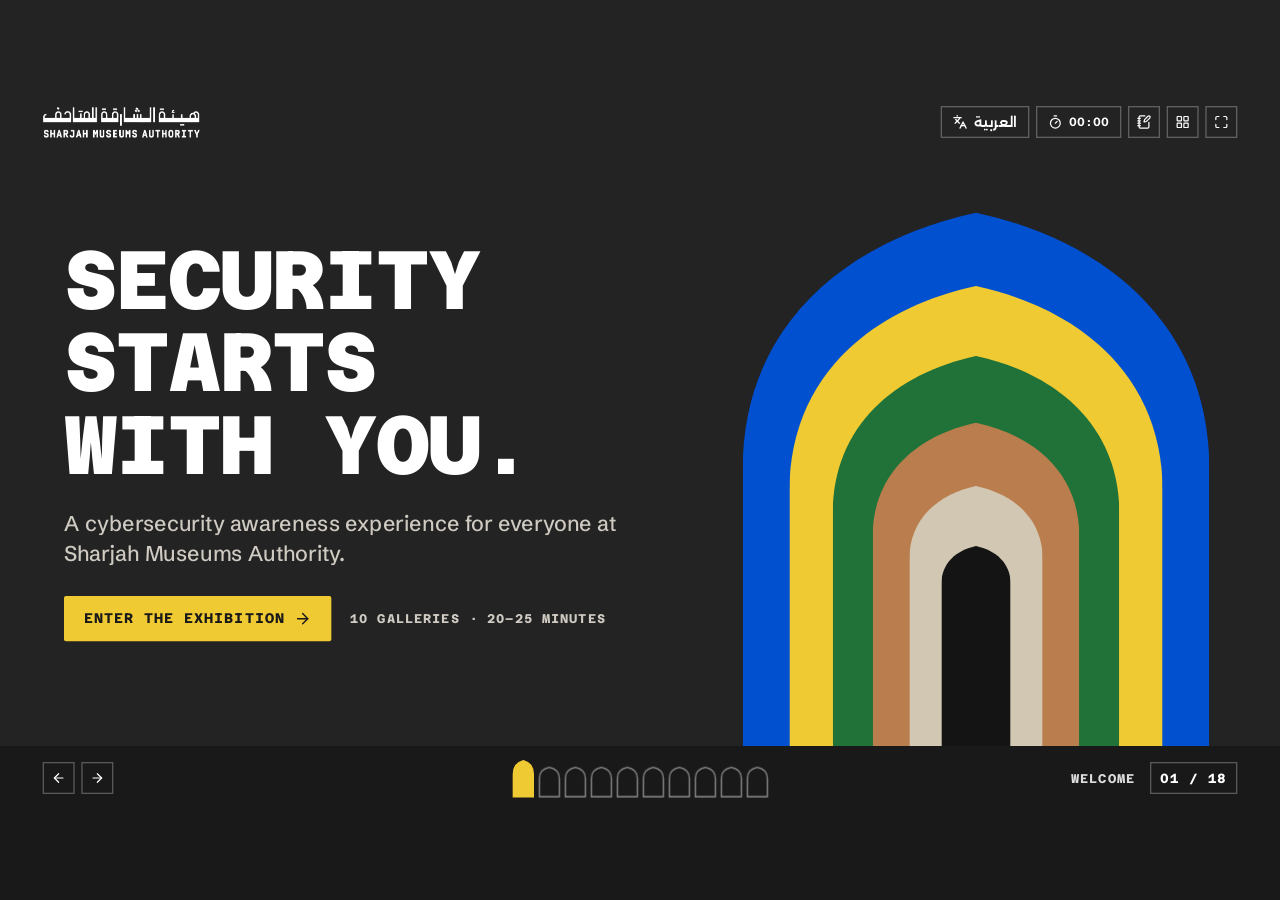
==== commit 9ff33def: "Replace the artefact headline with a plain cybersecurity message Cover now reads 'Security starts wi" ====
--- a/sma-cybersecurity-awareness/index.html
+++ b/sma-cybersecurity-awareness/index.html
@@ -836,9 +836,9 @@
   <main class="slides" id="slides">
 
     <!-- 1 · COVER -->
-    <section class="slide s-cover" data-wall="charcoal" data-gallery="0" data-min="0.5" data-sim="cover" data-title="We guard more than artefacts||نحرس أكثر من المقتنيات">
+    <section class="slide s-cover" data-wall="charcoal" data-gallery="0" data-min="0.5" data-sim="cover" data-title="Security starts with you||الأمن يبدأ بكم">
       <div class="cover-text">
-        <h1 class="display rise"><span lang="en">We guard<br>more than<br>artefacts.</span><span lang="ar">نحرسُ<br>أكثر من<br>المقتنيات.</span></h1>
+        <h1 class="display rise"><span lang="en">Security<br>starts<br>with you.</span><span lang="ar">الأمن<br>يبدأ<br>بكم.</span></h1>
         <p class="lead rise" style="--d:2"><span lang="en">A cybersecurity awareness experience for everyone at Sharjah Museums Authority.</span><span lang="ar">تجربة توعوية في الأمن السيبراني لكل فرد في هيئة الشارقة للمتاحف.</span></p>
         <div class="cover-cta rise" style="--d:3">
           <button class="btn btn-hi" data-act="next"><span lang="en">Enter the exhibition</span><span lang="ar">ادخلوا المعرض</span><svg class="ic flip"><use href="#i-arrow-right"/></svg></button>
@@ -853,15 +853,15 @@
         <i class="arch" style="--c:var(--stone);--w:200px;--h:390px;--z:5"></i>
         <i class="arch" style="--c:#141414;--w:104px;--h:300px;--z:6"></i>
       </div>
-      <aside class="notes"><span lang="en">Welcome everyone. The idea of the session: we already protect priceless things; today is about the collection nobody can see. Press L at any time to switch language.</span><span lang="ar">رحّبوا بالحضور. فكرة الجلسة: نحن نحمي كنوزاً لا تُقدّر بثمن، واليوم نتحدث عن المقتنيات التي لا يراها أحد. اضغطوا L في أي وقت لتبديل اللغة.</span></aside>
+      <aside class="notes"><span lang="en">Welcome everyone. The idea of the session: technology helps, but most attacks are stopped by people. Press L at any time to switch language.</span><span lang="ar">رحّبوا بالحضور. فكرة الجلسة: التقنية تساعد، لكن معظم الهجمات يوقفها الإنسان. اضغطوا L في أي وقت لتبديل اللغة.</span></aside>
     </section>
 
     <!-- 2 · WHY IT MATTERS -->
-    <section class="slide s-unseen" data-wall="charcoal" data-gallery="0" data-min="1" data-steps="6" data-title="The collection you can't see||المقتنيات التي لا تُرى">
+    <section class="slide s-unseen" data-wall="charcoal" data-gallery="0" data-min="1" data-steps="6" data-title="Why cybersecurity matters||لماذا يهمّنا الأمن السيبراني">
       <div class="unseen-head">
         <div>
-          <h2 class="title rise"><span lang="en">The collection<br>you can't see</span><span lang="ar">المقتنيات<br>التي لا تُرى</span></h2>
-          <p class="lead rise" style="--d:1"><span lang="en">Behind every gallery sits a second collection. It has no glass case, and its thieves never need to enter the building.</span><span lang="ar">خلف كل قاعة عرض مجموعة ثانية بلا واجهات زجاجية، ولصوصها لا يحتاجون إلى دخول المبنى.</span></p>
+          <h2 class="title rise"><span lang="en">Why cybersecurity<br>matters</span><span lang="ar">لماذا يهمّنا<br>الأمن السيبراني</span></h2>
+          <p class="lead rise" style="--d:1"><span lang="en">Our work runs on information. If it is stolen, changed or locked, the work stops. These are the things we need to protect.</span><span lang="ar">عملنا يقوم على المعلومات. فإذا سُرقت أو عُدّلت أو قُفلت توقّف العمل. وهذه هي الأشياء التي علينا حمايتها.</span></p>
         </div>
         <p class="stat" data-at="6">
           <span class="caps stat-pre"><span lang="en">Nearly</span><span lang="ar">نحو</span></span>
@@ -1259,7 +1259,7 @@
     <section class="slide s-close" data-wall="charcoal" data-gallery="9" data-min="0.5" data-title="Thank you||شكراً لكم">
       <div class="close-main">
         <h2 class="display display-sm rise"><span lang="en">Thank you,<br>guardians.</span><span lang="ar">شكراً لكم<br>أيها الحرّاس.</span></h2>
-        <p class="lead rise" style="--d:1"><span lang="en">The collection is safer than it was twenty minutes ago.</span><span lang="ar">مقتنياتنا اليوم أكثر أماناً مما كانت عليه قبل عشرين دقيقة.</span></p>
+        <p class="lead rise" style="--d:1"><span lang="en">SMA is safer than it was twenty minutes ago.</span><span lang="ar">الهيئة اليوم أكثر أماناً مما كانت عليه قبل عشرين دقيقة.</span></p>
         <button class="btn btn-ghost rise" style="--d:2" data-act="restart"><svg class="ic"><use href="#i-rotate-ccw"/></svg><span lang="en">Start again</span><span lang="ar">البدء من جديد</span></button>
       </div>
       <div class="refs rise" style="--d:2">
@@ -2591,7 +2591,7 @@
     };
     const finish = () => {
       pips.forEach((p) => p.classList.remove('now'));
-      const rank = score === QUIZ.length ? [['Master guardian', 'حارس خبير'], ['A perfect round. The collection is in safe hands.', 'جولة كاملة بلا خطأ. المقتنيات في أيدٍ أمينة.']]
+      const rank = score === QUIZ.length ? [['Master guardian', 'حارس خبير'], ['A perfect round. SMA is in safe hands.', 'جولة كاملة بلا خطأ. الهيئة في أيدٍ أمينة.']]
         : score >= 4 ? [['Guardian', 'حارس'], ['Strong instincts. Revisit the galleries where you hesitated.', 'حدس قوي. عودوا إلى القاعات التي تردّدتم فيها.']]
           : [['Apprentice guardian', 'حارس متدرّب'], ['A good start. Walk the exhibition once more and try again.', 'بداية جيدة. تجوّلوا في المعرض مرة أخرى وأعيدوا المحاولة.']];
       body.innerHTML = `<div class="quiz-end"><span class="quiz-score" dir="ltr">${score}/${QUIZ.length}</span>
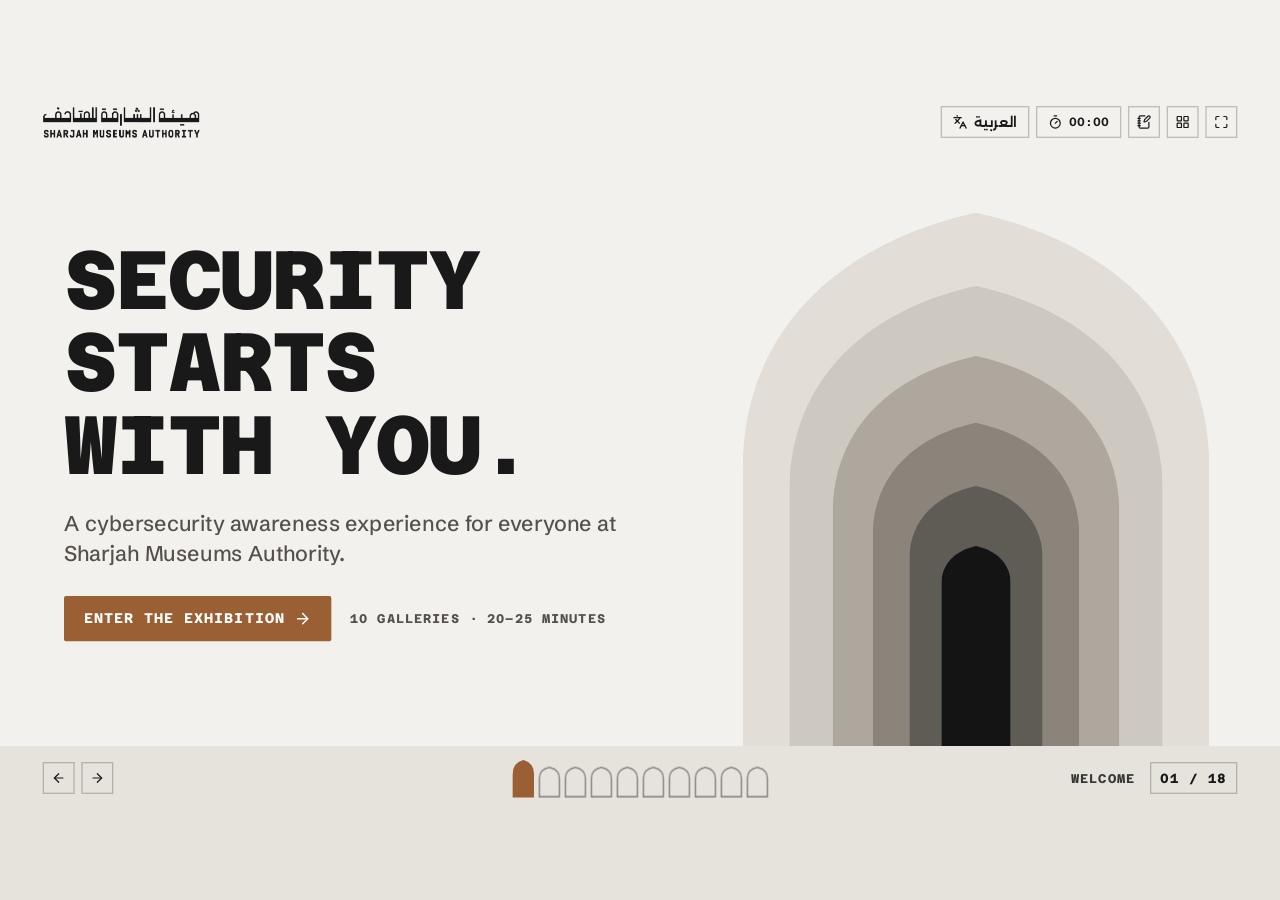
==== commit 810bed77: "Switch to a light, single-accent professional theme One off-white background with black type and neu" ====
--- a/sma-cybersecurity-awareness/index.html
+++ b/sma-cybersecurity-awareness/index.html
@@ -685,6 +685,47 @@
 .plan .room-alt{fill:#2C2C2C}
 .plan text{fill:#CFCAC2}
 .map-room{background:#232323}
+
+
+/* ==========================================================================
+   Light professional theme: one off-white background, black type, a single
+   copper accent. Green and red appear only as right / wrong feedback.
+   ========================================================================== */
+:root{--blue:#191919;--yellow:#DDAE85;--green:#2E6B45;--red:#A32A2A;--stone:#DAD6CF;--copper:#9A5F33}
+[data-wall=charcoal],[data-wall=blue],[data-wall=yellow],[data-wall=green],[data-wall=red],[data-wall=stone],[data-wall=copper]{
+  --wall:#F3F1ED;--floor:#E6E3DD;--ink:#191919;--ink2:#55504A;--hi:#9A5F33;--hi-ink:#fff;--line:rgba(25,25,25,.24);--niche:#E4E0D9}
+.paper{--hi:#191919;--hi-ink:#fff;--wall:#fff;--ink:#191919;--ink2:#55504A;--line:rgba(25,25,25,.16)}
+.playbook,.call,.outcome,.old,.stage-tip,.drawer{background:#191919}
+.btn-safe{background:#191919;color:#fff}
+.btn-danger{background:transparent;color:#191919;box-shadow:inset 0 0 0 3px #191919}
+.niche{color:var(--ink)}
+.niche[aria-selected=true]{background:#191919;color:#fff}
+.gates path{stroke:var(--ink)}
+.quiz-meter path{stroke:var(--ink)}
+.quiz-meter .now path{stroke:var(--hi)}
+.quiz-meter .ok path{fill:var(--green);stroke:var(--green)}
+.quiz-meter .no path{fill:var(--red);stroke:var(--red)}
+.quiz-opts .opt{border-color:var(--line);background:#fff}
+.quiz-opts .opt:hover{border-color:var(--ink)}
+.quiz-opts .opt.good{background:var(--green);border-color:var(--green)}
+.quiz-why{box-shadow:var(--lift)}
+.quiz-score,.pledge-done,.refs .caps,.pass-findings .ic{color:var(--hi)}
+.plan .wall{stroke:var(--ink)}
+.plan .room{fill:#EAE7E1}
+.plan .room-alt{fill:#DEDAD3}
+.plan text{fill:var(--ink2)}
+.plan svg g{stroke:#191919}
+.pin{background:#191919;color:#fff}
+.pin::before{border-color:#191919}
+.pin.now{background:var(--hi);color:#fff}
+.pin.done{background:#B9B3A9;color:#191919}
+.new{background:#fff;box-shadow:var(--lift)}
+.map{background:#F3F1ED;color:#191919;--ink:#191919;--wall:#F3F1ED;--line:rgba(25,25,25,.24);--hi:#9A5F33}
+.map-room{background:#fff}
+.map-keys{color:#55504A}
+.map-keys kbd{border-color:rgba(25,25,25,.35);color:#191919}
+.mail-bar{background:#191919}
+.doc-bar{background:#191919}
 
 </style>
 </head>
@@ -846,11 +887,11 @@
         </div>
       </div>
       <div class="enfilade" aria-hidden="true">
-        <i class="arch" style="--c:var(--blue);--w:700px;--h:800px;--z:1"></i>
-        <i class="arch" style="--c:var(--yellow);--w:560px;--h:690px;--z:2"></i>
-        <i class="arch" style="--c:var(--green);--w:430px;--h:585px;--z:3"></i>
-        <i class="arch" style="--c:var(--copper);--w:310px;--h:485px;--z:4"></i>
-        <i class="arch" style="--c:var(--stone);--w:200px;--h:390px;--z:5"></i>
+        <i class="arch" style="--c:#E2DED7;--w:700px;--h:800px;--z:1"></i>
+        <i class="arch" style="--c:#CDC8C0;--w:560px;--h:690px;--z:2"></i>
+        <i class="arch" style="--c:#ADA79E;--w:430px;--h:585px;--z:3"></i>
+        <i class="arch" style="--c:#8A847B;--w:310px;--h:485px;--z:4"></i>
+        <i class="arch" style="--c:#5F5B55;--w:200px;--h:390px;--z:5"></i>
         <i class="arch" style="--c:#141414;--w:104px;--h:300px;--z:6"></i>
       </div>
       <aside class="notes"><span lang="en">Welcome everyone. The idea of the session: technology helps, but most attacks are stopped by people. Press L at any time to switch language.</span><span lang="ar">رحّبوا بالحضور. فكرة الجلسة: التقنية تساعد، لكن معظم الهجمات يوقفها الإنسان. اضغطوا L في أي وقت لتبديل اللغة.</span></aside>
@@ -871,23 +912,23 @@
         </p>
       </div>
       <ul class="plinths">
-        <li data-at="1" style="--c:var(--blue);--t:#fff;--h:236px">
+        <li data-at="1" style="--c:#2B2B2B;--t:#fff;--h:236px">
           <span class="vitrine"><svg class="ic"><use href="#i-ticket"/></svg></span>
           <div class="plinth"><strong><span lang="en">Visitors &amp; members</span><span lang="ar">الزوار والأعضاء</span></strong><span><span lang="en">Bookings, memberships, school visits</span><span lang="ar">الحجوزات والعضويات والزيارات المدرسية</span></span></div>
         </li>
-        <li data-at="2" style="--c:var(--yellow);--t:#1b1b1b;--h:300px">
+        <li data-at="2" style="--c:#DAD6CF;--t:#191919;--h:300px">
           <span class="vitrine"><svg class="ic"><use href="#i-amphora"/></svg></span>
           <div class="plinth"><strong><span lang="en">Collection records</span><span lang="ar">سجلات المقتنيات</span></strong><span><span lang="en">Provenance, valuations, storage locations</span><span lang="ar">المصدر والتقييمات ومواقع الحفظ</span></span></div>
         </li>
-        <li data-at="3" style="--c:var(--green);--t:#fff;--h:210px">
+        <li data-at="3" style="--c:#55514B;--t:#fff;--h:210px">
           <span class="vitrine"><svg class="ic"><use href="#i-scroll-text"/></svg></span>
           <div class="plinth"><strong><span lang="en">Loans &amp; contracts</span><span lang="ar">الإعارات والعقود</span></strong><span><span lang="en">Lenders, insurers, shippers</span><span lang="ar">المُعيرون وشركات التأمين والشحن</span></span></div>
         </li>
-        <li data-at="4" style="--c:var(--copper);--t:#161616;--h:272px">
+        <li data-at="4" style="--c:#C4BFB6;--t:#191919;--h:272px">
           <span class="vitrine"><svg class="ic"><use href="#i-id-card-lanyard"/></svg></span>
           <div class="plinth"><strong><span lang="en">Our people</span><span lang="ar">فريق العمل</span></strong><span><span lang="en">HR files, payroll, identity documents</span><span lang="ar">ملفات الموارد البشرية والرواتب والهويات</span></span></div>
         </li>
-        <li data-at="5" style="--c:var(--stone);--t:#1b1b1b;--h:228px">
+        <li data-at="5" style="--c:#CFCAC2;--t:#191919;--h:228px">
           <span class="vitrine"><svg class="ic"><use href="#i-cctv"/></svg></span>
           <div class="plinth"><strong><span lang="en">Building systems</span><span lang="ar">أنظمة المبنى</span></strong><span><span lang="en">Cameras, doors, the climate control that protects the objects</span><span lang="ar">الكاميرات والأبواب وأنظمة المناخ التي تحمي المعروضات</span></span></div>
         </li>
@@ -1181,13 +1222,13 @@
     <section class="slide s-code" data-wall="charcoal" data-gallery="7" data-min="1" data-steps="7" data-title="The guardian's code||ميثاق الحارس">
       <h2 class="title rise"><span lang="en">The guardian's code</span><span lang="ar">ميثاق الحارس</span></h2>
       <ol class="habits">
-        <li data-at="1" style="--c:var(--blue);--t:#fff;--h:520px"><span class="picto"><svg class="ic"><use href="#i-hand"/></svg></span><b><span lang="en">Pause before you click</span><span lang="ar">تمهّلوا قبل النقر</span></b><span><span lang="en">Urgency is a warning sign, not a reason.</span><span lang="ar">الاستعجال إشارة تحذير لا مبرّر للتصرف.</span></span></li>
+        <li data-at="1" style="--c:#2B2B2B;--t:#fff;--h:520px"><span class="picto"><svg class="ic"><use href="#i-hand"/></svg></span><b><span lang="en">Pause before you click</span><span lang="ar">تمهّلوا قبل النقر</span></b><span><span lang="en">Urgency is a warning sign, not a reason.</span><span lang="ar">الاستعجال إشارة تحذير لا مبرّر للتصرف.</span></span></li>
         <li data-at="2" style="--c:#141414;--t:#fff;--h:580px"><span class="picto"><svg class="ic"><use href="#i-key-round"/></svg></span><b><span lang="en">Long passphrase, second lock</span><span lang="ar">عبارة مرور طويلة وقفل ثانٍ</span></b><span><span lang="en">Never approve what you did not start.</span><span lang="ar">لا توافقوا على طلب لم تبدؤوه.</span></span></li>
-        <li data-at="3" style="--c:var(--green);--t:#fff;--h:500px"><span class="picto"><svg class="ic"><use href="#i-refresh-cw"/></svg></span><b><span lang="en">Update and restart</span><span lang="ar">حدّثوا وأعيدوا التشغيل</span></b><span><span lang="en">Updates close the doors attackers use.</span><span lang="ar">التحديثات تُغلق أبواب المهاجمين.</span></span></li>
-        <li data-at="4" style="--c:var(--copper);--t:#161616;--h:560px"><span class="picto"><svg class="ic"><use href="#i-lock"/></svg></span><b><span lang="en">Lock your screen</span><span lang="ar">أقفلوا الشاشة</span></b><span><span lang="en">Windows + L, every time you stand up.</span><span lang="ar">‏Windows + L كلما غادرتم مقاعدكم.</span></span></li>
-        <li data-at="5" style="--c:var(--stone);--t:#1b1b1b;--h:510px"><span class="picto"><svg class="ic"><use href="#i-shield-check"/></svg></span><b><span lang="en">Approved tools only</span><span lang="ar">الأدوات المعتمدة فقط</span></b><span><span lang="en">No personal email, stray USB or public AI for work.</span><span lang="ar">لا بريد شخصي ولا USB مجهول ولا ذكاء اصطناعي عام للعمل.</span></span></li>
-        <li data-at="6" style="--c:var(--red);--t:#fff;--h:570px"><span class="picto"><svg class="ic"><use href="#i-users"/></svg></span><b><span lang="en">Share only what is needed</span><span lang="ar">شاركوا بقدر الحاجة</span></b><span><span lang="en">Visitor and staff data are held in trust.</span><span lang="ar">بيانات الزوار والموظفين أمانة.</span></span></li>
-        <li data-at="7" style="--c:#fff;--t:#141414;--h:620px"><span class="picto"><svg class="ic"><use href="#i-megaphone"/></svg></span><b><span lang="en">Report fast</span><span lang="ar">أبلغوا فوراً</span></b><span><span lang="en">No blame. Minutes matter.</span><span lang="ar">بلا لوم. الدقائق تصنع الفرق.</span></span></li>
+        <li data-at="3" style="--c:#55514B;--t:#fff;--h:500px"><span class="picto"><svg class="ic"><use href="#i-refresh-cw"/></svg></span><b><span lang="en">Update and restart</span><span lang="ar">حدّثوا وأعيدوا التشغيل</span></b><span><span lang="en">Updates close the doors attackers use.</span><span lang="ar">التحديثات تُغلق أبواب المهاجمين.</span></span></li>
+        <li data-at="4" style="--c:#C4BFB6;--t:#191919;--h:560px"><span class="picto"><svg class="ic"><use href="#i-lock"/></svg></span><b><span lang="en">Lock your screen</span><span lang="ar">أقفلوا الشاشة</span></b><span><span lang="en">Windows + L, every time you stand up.</span><span lang="ar">‏Windows + L كلما غادرتم مقاعدكم.</span></span></li>
+        <li data-at="5" style="--c:#CFCAC2;--t:#191919;--h:510px"><span class="picto"><svg class="ic"><use href="#i-shield-check"/></svg></span><b><span lang="en">Approved tools only</span><span lang="ar">الأدوات المعتمدة فقط</span></b><span><span lang="en">No personal email, stray USB or public AI for work.</span><span lang="ar">لا بريد شخصي ولا USB مجهول ولا ذكاء اصطناعي عام للعمل.</span></span></li>
+        <li data-at="6" style="--c:#55514B;--t:#fff;--h:570px"><span class="picto"><svg class="ic"><use href="#i-users"/></svg></span><b><span lang="en">Share only what is needed</span><span lang="ar">شاركوا بقدر الحاجة</span></b><span><span lang="en">Visitor and staff data are held in trust.</span><span lang="ar">بيانات الزوار والموظفين أمانة.</span></span></li>
+        <li data-at="7" style="--c:#9A5F33;--t:#fff;--h:620px"><span class="picto"><svg class="ic"><use href="#i-megaphone"/></svg></span><b><span lang="en">Report fast</span><span lang="ar">أبلغوا فوراً</span></b><span><span lang="en">No blame. Minutes matter.</span><span lang="ar">بلا لوم. الدقائق تصنع الفرق.</span></span></li>
       </ol>
       <aside class="notes"><span lang="en">Seven habits, one arch each. Do not read them out; pick the two this audience needs most. The last one matters most: nobody is in trouble for reporting.</span><span lang="ar">سبع عادات، لكل عادة قوس. لا تقرؤوها كلها؛ اختاروا العادتين الأهم لهذا الجمهور. والأخيرة هي الأهم: لا أحد يُلام على الإبلاغ.</span></aside>
     </section>
@@ -1333,7 +1374,8 @@
   };
   const archSvg = (w = 30, h = 44) => `<svg viewBox="0 0 ${w} ${h}" aria-hidden="true"><path d="${ARCH(w, h)}"/></svg>`;
 
-  const WALLS = { charcoal: '#232323', blue: '#0050D0', yellow: '#F0CA33', green: '#207238', red: '#B91A1A', stone: '#D2C7B3', copper: '#BA7D4D' };
+  const LIGHT = '#F3F1ED';
+  const WALLS = { charcoal: LIGHT, blue: LIGHT, yellow: LIGHT, green: LIGHT, red: LIGHT, stone: LIGHT, copper: LIGHT };
   const GALLERIES = [
     ['Welcome', 'الترحيب'],
     ['The threat gallery', 'قاعة التهديدات'],
@@ -2359,7 +2401,7 @@
       }
       const r = crackTime(pw);
       time.innerHTML = B(r.label[0], r.label[1]);
-      const colour = r.gates <= 1 ? '#FF8A7A' : r.gates <= 3 ? '#F0CA33' : '#7BD89A';
+      const colour = r.gates <= 1 ? '#A32A2A' : r.gates <= 3 ? '#9A5F33' : '#2E6B45';
       gates.style.setProperty('--gate', colour);
       $$('svg', gates).forEach((g, k) => g.classList.toggle('lit', k < Math.max(r.gates, 1)));
       findings.innerHTML = r.notes.map((n) => `<li>${icon(r.gates >= 4 ? 'circle-check' : 'circle-alert')}<span>${n}</span></li>`).join('');
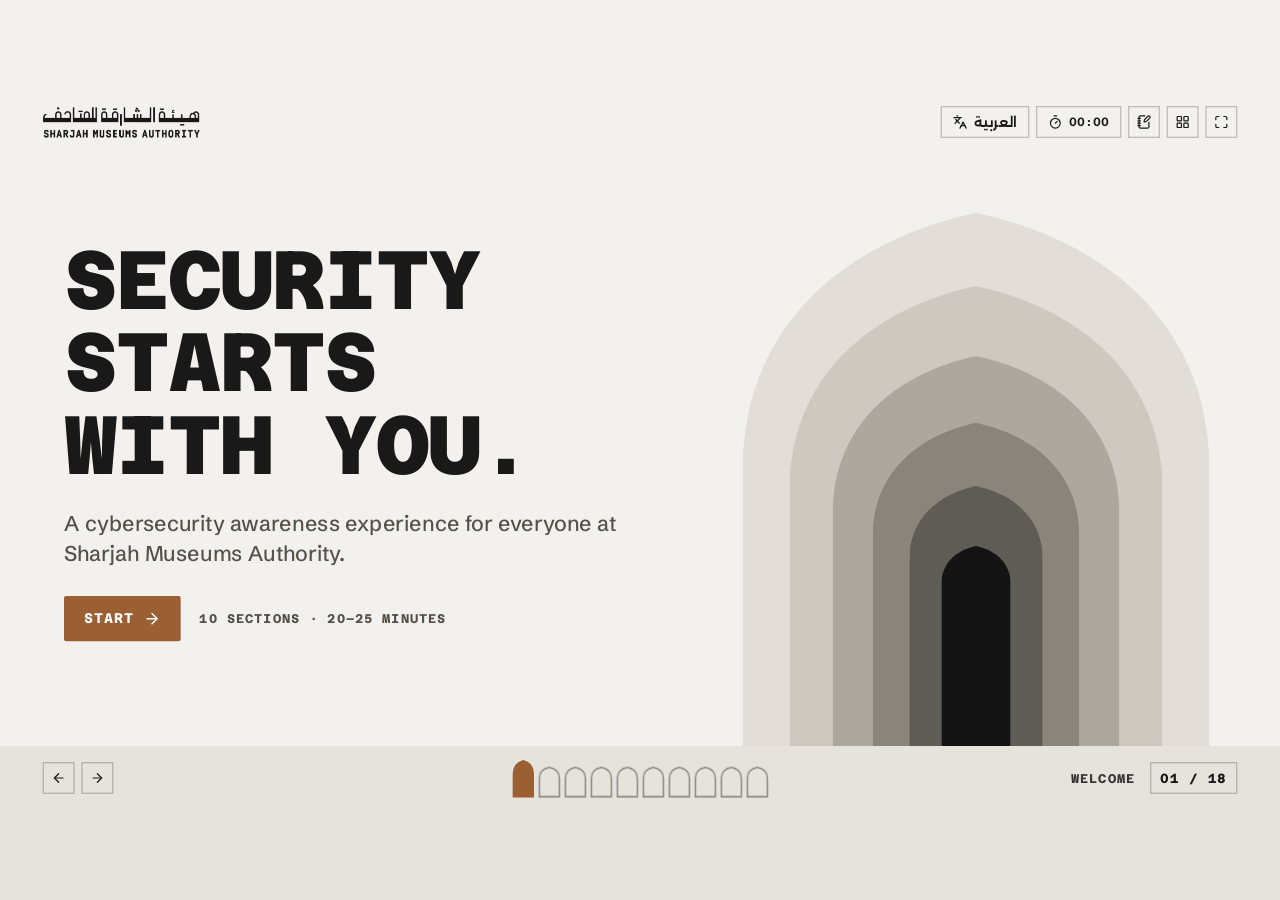
==== commit e27cf12f: "Fix navigation stalling after slide 2 in embedded previews; plain wording Updating the address bar t" ====
--- a/sma-cybersecurity-awareness/index.html
+++ b/sma-cybersecurity-awareness/index.html
@@ -869,7 +869,7 @@
       </button>
       <button class="tool tool-wide" data-act="timer" title="Timer · المؤقّت (T)"><svg class="ic"><use href="#i-timer"/></svg><span id="clock">00:00</span></button>
       <button class="tool" data-act="notes" title="Presenter notes · ملاحظات المقدّم (N)" aria-label="Presenter notes"><svg class="ic"><use href="#i-notebook-pen"/></svg></button>
-      <button class="tool" data-act="map" title="Gallery map · خريطة القاعات (G)" aria-label="Gallery map"><svg class="ic"><use href="#i-layout-grid"/></svg></button>
+      <button class="tool" data-act="map" title="Slide list · قائمة الشرائح (G)" aria-label="Slide list"><svg class="ic"><use href="#i-layout-grid"/></svg></button>
       <button class="tool" data-act="full" title="Full screen · ملء الشاشة (F)" aria-label="Full screen"><svg class="ic"><use href="#i-maximize"/></svg></button>
     </div>
   </header>
@@ -882,8 +882,8 @@
         <h1 class="display rise"><span lang="en">Security<br>starts<br>with you.</span><span lang="ar">الأمن<br>يبدأ<br>بكم.</span></h1>
         <p class="lead rise" style="--d:2"><span lang="en">A cybersecurity awareness experience for everyone at Sharjah Museums Authority.</span><span lang="ar">تجربة توعوية في الأمن السيبراني لكل فرد في هيئة الشارقة للمتاحف.</span></p>
         <div class="cover-cta rise" style="--d:3">
-          <button class="btn btn-hi" data-act="next"><span lang="en">Enter the exhibition</span><span lang="ar">ادخلوا المعرض</span><svg class="ic flip"><use href="#i-arrow-right"/></svg></button>
-          <span class="caps hint"><span lang="en">10 galleries · 20–25 minutes</span><span lang="ar">10 قاعات · 20–25 دقيقة</span></span>
+          <button class="btn btn-hi" data-act="next"><span lang="en">Start</span><span lang="ar">ابدأ</span><svg class="ic flip"><use href="#i-arrow-right"/></svg></button>
+          <span class="caps hint"><span lang="en">10 sections · 20–25 minutes</span><span lang="ar">10 أقسام · 20–25 دقيقة</span></span>
         </div>
       </div>
       <div class="enfilade" aria-hidden="true">
@@ -937,8 +937,8 @@
     </section>
 
     <!-- 3 · THREAT GALLERY -->
-    <section class="slide s-threats" data-wall="charcoal" data-gallery="1" data-min="1.5" data-sim="threats" data-steps="5" data-title="Six exhibits you never want to meet||ستة معروضات لا تودّون مواجهتها">
-      <h2 class="title rise"><span lang="en">Six exhibits you<br>never want to meet</span><span lang="ar">ستة معروضات<br>لا تودّون مواجهتها</span></h2>
+    <section class="slide s-threats" data-wall="charcoal" data-gallery="1" data-min="1.5" data-sim="threats" data-steps="5" data-title="Six common cyber threats||ستة تهديدات سيبرانية شائعة">
+      <h2 class="title rise"><span lang="en">Six common<br>cyber threats</span><span lang="ar">ستة تهديدات<br>سيبرانية شائعة</span></h2>
       <div class="threat-wall">
         <div class="niches rise" style="--d:1" role="tablist"></div>
         <article class="placard paper rise" style="--d:2" aria-live="polite">
@@ -1219,8 +1219,8 @@
     </section>
 
     <!-- 14 · THE GUARDIAN'S CODE -->
-    <section class="slide s-code" data-wall="charcoal" data-gallery="7" data-min="1" data-steps="7" data-title="The guardian's code||ميثاق الحارس">
-      <h2 class="title rise"><span lang="en">The guardian's code</span><span lang="ar">ميثاق الحارس</span></h2>
+    <section class="slide s-code" data-wall="charcoal" data-gallery="7" data-min="1" data-steps="7" data-title="Seven safe habits||سبع عادات آمنة">
+      <h2 class="title rise"><span lang="en">Seven safe habits</span><span lang="ar">سبع عادات آمنة</span></h2>
       <ol class="habits">
         <li data-at="1" style="--c:#2B2B2B;--t:#fff;--h:520px"><span class="picto"><svg class="ic"><use href="#i-hand"/></svg></span><b><span lang="en">Pause before you click</span><span lang="ar">تمهّلوا قبل النقر</span></b><span><span lang="en">Urgency is a warning sign, not a reason.</span><span lang="ar">الاستعجال إشارة تحذير لا مبرّر للتصرف.</span></span></li>
         <li data-at="2" style="--c:#141414;--t:#fff;--h:580px"><span class="picto"><svg class="ic"><use href="#i-key-round"/></svg></span><b><span lang="en">Long passphrase, second lock</span><span lang="ar">عبارة مرور طويلة وقفل ثانٍ</span></b><span><span lang="en">Never approve what you did not start.</span><span lang="ar">لا توافقوا على طلب لم تبدؤوه.</span></span></li>
@@ -1270,9 +1270,9 @@
     </section>
 
     <!-- 16 · QUIZ -->
-    <section class="slide s-quiz" data-wall="charcoal" data-gallery="9" data-min="2" data-sim="quiz" data-title="The guardian's trial||اختبار الحارس">
+    <section class="slide s-quiz" data-wall="charcoal" data-gallery="9" data-min="2" data-sim="quiz" data-title="Quick quiz||اختبار سريع">
       <div class="quiz-head">
-        <h2 class="title rise"><span lang="en">The guardian's trial</span><span lang="ar">اختبار الحارس</span></h2>
+        <h2 class="title rise"><span lang="en">Quick quiz</span><span lang="ar">اختبار سريع</span></h2>
         <div class="quiz-meter rise" style="--d:1" aria-hidden="true"></div>
       </div>
       <div class="quiz-body" aria-live="polite"></div>
@@ -1283,7 +1283,7 @@
     <section class="slide s-pledge" data-wall="charcoal" data-gallery="9" data-min="0.5" data-sim="pledge" data-title="Pause. Verify. Report.||تمهّل. تحقّق. أبلِغ.">
       <div class="pledge-text">
         <h2 class="display display-sm rise"><span lang="en">Pause.<br>Verify.<br>Report.</span><span lang="ar">تمهّل.<br>تحقّق.<br>أبلِغ.</span></h2>
-        <p class="lead rise" style="--d:2"><span lang="en">Three words that stop almost every attack in this exhibition.</span><span lang="ar">ثلاث كلمات توقف معظم الهجمات التي رأيناها في هذا المعرض.</span></p>
+        <p class="lead rise" style="--d:2"><span lang="en">Three words that stop almost every attack we covered today.</span><span lang="ar">ثلاث كلمات توقف معظم الهجمات التي تناولناها اليوم.</span></p>
         <div class="pledge-cta rise" style="--d:3">
           <button class="btn btn-hi hold" data-do="hold"><svg class="ic"><use href="#i-fingerprint"/></svg><span class="hold-label"><span lang="en">Press and hold to take the pledge</span><span lang="ar">اضغطوا مطوّلاً لأداء التعهّد</span></span></button>
           <span class="caps pledge-done" hidden><span lang="en">Pledge taken</span><span lang="ar">تمّ التعهّد</span> · <bdi class="pledge-date" dir="ltr"></bdi></span>
@@ -1299,7 +1299,7 @@
     <!-- 18 · CLOSE -->
     <section class="slide s-close" data-wall="charcoal" data-gallery="9" data-min="0.5" data-title="Thank you||شكراً لكم">
       <div class="close-main">
-        <h2 class="display display-sm rise"><span lang="en">Thank you,<br>guardians.</span><span lang="ar">شكراً لكم<br>أيها الحرّاس.</span></h2>
+        <h2 class="display display-sm rise"><span lang="en">Thank you.</span><span lang="ar">شكراً لكم.</span></h2>
         <p class="lead rise" style="--d:1"><span lang="en">SMA is safer than it was twenty minutes ago.</span><span lang="ar">الهيئة اليوم أكثر أماناً مما كانت عليه قبل عشرين دقيقة.</span></p>
         <button class="btn btn-ghost rise" style="--d:2" data-act="restart"><svg class="ic"><use href="#i-rotate-ccw"/></svg><span lang="en">Start again</span><span lang="ar">البدء من جديد</span></button>
       </div>
@@ -1336,7 +1336,7 @@
   <!-- gallery map -->
   <div class="map" id="map" hidden>
     <div class="map-head">
-      <h2 class="title title-sm"><span lang="en">Gallery map</span><span lang="ar">خريطة القاعات</span></h2>
+      <h2 class="title title-sm"><span lang="en">Slide list</span><span lang="ar">قائمة الشرائح</span></h2>
       <button class="tool" data-act="map" aria-label="Close"><svg class="ic"><use href="#i-x"/></svg></button>
     </div>
     <div class="map-grid" id="mapGrid"></div>
@@ -1378,15 +1378,15 @@
   const WALLS = { charcoal: LIGHT, blue: LIGHT, yellow: LIGHT, green: LIGHT, red: LIGHT, stone: LIGHT, copper: LIGHT };
   const GALLERIES = [
     ['Welcome', 'الترحيب'],
-    ['The threat gallery', 'قاعة التهديدات'],
+    ['Common threats', 'التهديدات الشائعة'],
     ['Phishing', 'التصيّد الاحتيالي'],
     ['Social engineering', 'الهندسة الاجتماعية'],
     ['Malware and ransomware', 'البرمجيات الخبيثة والفدية'],
     ['Passwords and the second lock', 'كلمات المرور والقفل الثاني'],
     ['AI-powered threats', 'تهديدات الذكاء الاصطناعي'],
-    ['The guardian’s code', 'ميثاق الحارس'],
+    ['Good habits', 'العادات الآمنة'],
     ['Recognise and report', 'الرصد والإبلاغ'],
-    ['Finale', 'الختام'],
+    ['Quiz and close', 'الاختبار والختام'],
   ];
 
   const GALLERY_ICONS = ['landmark', 'eye', 'fishing-hook', 'drama', 'file-lock', 'key-round', 'scan-face', 'shield-check', 'megaphone', 'award'];
@@ -1403,6 +1403,7 @@
   const nextBtn = $('.bottom [data-act="next"]');
 
   const state = { i: 0, step: 0, lang: 'en', scale: 1, busy: false };
+  let unlock = null;
 
   const store = {
     get(k) { try { return localStorage.getItem('sma-cs-' + k); } catch (e) { return null; } },
@@ -1463,11 +1464,14 @@
       applyStep(to, state.step);
       to.dispatchEvent(new CustomEvent('enter'));
       chrome();
-      if (!opts.keepHash) history.replaceState(null, '', '#' + (i + 1));
+      if (!opts.keepHash) { try { history.replaceState(null, '', '#' + (i + 1)); } catch (e) { /* embedded preview */ } }
     };
 
     if (opts.instant || reduced()) { swap(); return; }
     state.busy = true;
+    // safety net: whatever happens during a transition, navigation unlocks again
+    clearTimeout(unlock);
+    unlock = setTimeout(() => { state.busy = false; }, 2600);
 
     if (from.dataset.gallery !== to.dataset.gallery) {
       // walk through the arch into the next painted room
@@ -2633,9 +2637,9 @@
     };
     const finish = () => {
       pips.forEach((p) => p.classList.remove('now'));
-      const rank = score === QUIZ.length ? [['Master guardian', 'حارس خبير'], ['A perfect round. SMA is in safe hands.', 'جولة كاملة بلا خطأ. الهيئة في أيدٍ أمينة.']]
-        : score >= 4 ? [['Guardian', 'حارس'], ['Strong instincts. Revisit the galleries where you hesitated.', 'حدس قوي. عودوا إلى القاعات التي تردّدتم فيها.']]
-          : [['Apprentice guardian', 'حارس متدرّب'], ['A good start. Walk the exhibition once more and try again.', 'بداية جيدة. تجوّلوا في المعرض مرة أخرى وأعيدوا المحاولة.']];
+      const rank = score === QUIZ.length ? [['Excellent', 'ممتاز'], ['A perfect round. SMA is in safe hands.', 'جولة كاملة بلا خطأ. الهيئة في أيدٍ أمينة.']]
+        : score >= 4 ? [['Well done', 'أحسنتم'], ['Strong instincts. Revisit the topics where you hesitated.', 'حدس قوي. راجعوا المواضيع التي تردّدتم فيها.']]
+          : [['A good start', 'بداية جيدة'], ['Go through the slides once more and try again.', 'راجعوا الشرائح مرة أخرى وأعيدوا المحاولة.']];
       body.innerHTML = `<div class="quiz-end"><span class="quiz-score" dir="ltr">${score}/${QUIZ.length}</span>
         <div><h3>${B(rank[0][0], rank[0][1])}</h3><p>${B(rank[1][0], rank[1][1])}</p>
         <div class="row"><button class="btn btn-hi" data-act="next">${B('Take the pledge', 'أداء التعهّد')}${icon('arrow-right', 'flip')}</button>
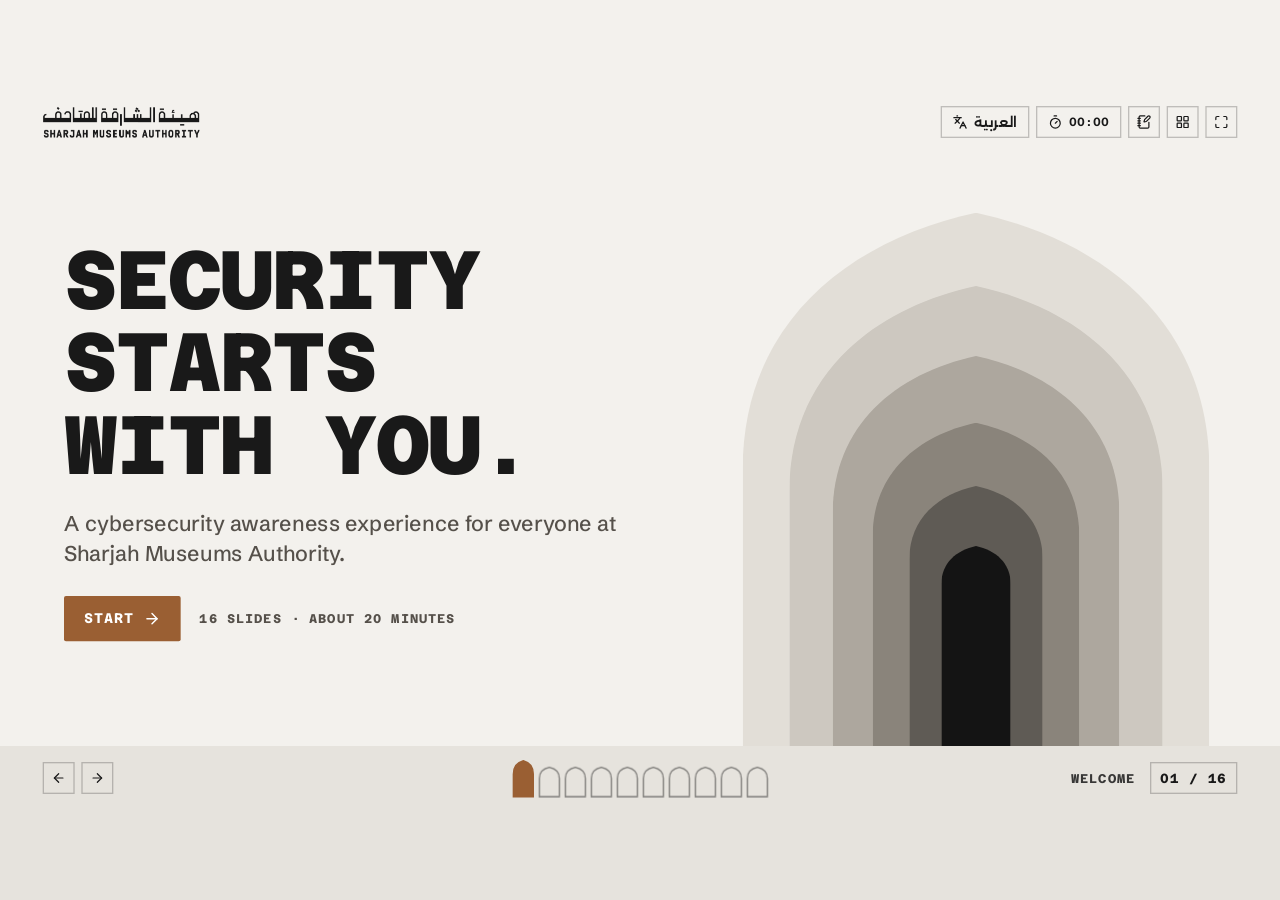
==== commit a6624bd5: "One press per slide; remove the quiz slides Each slide now plays its own reveals at a set pace and N" ====
--- a/sma-cybersecurity-awareness/index.html
+++ b/sma-cybersecurity-awareness/index.html
@@ -726,6 +726,18 @@
 .map-keys kbd{border-color:rgba(25,25,25,.35);color:#191919}
 .mail-bar{background:#191919}
 .doc-bar{background:#191919}
+
+
+/* presentation mode: slides are driven by Next; exhibits are shown, not operated */
+.lens,.loupe-foot .btn,.verdict-row,.triage-actions,.ransom-choice,.ransom-note .btn,.signal-foot .btn,.pledge-cta,.spec.picked::after{display:none!important}
+.specimens,.clue,.decoy{cursor:default}
+.spec,.niche,.pin,.stages button,.signal,.opt,.chip{pointer-events:none}
+.clue:not(.mail-cta):not(.found):hover{background:none;box-shadow:none}
+.pass-field{cursor:default}
+.chip.on{background:var(--ink);color:var(--wall);border-color:var(--ink)}
+.quiz-opts.answered .opt:not(.good){opacity:.4}
+.pledge-fill{transition:transform 1.6s var(--out)}
+.pin{display:grid}
 
 </style>
 </head>
@@ -883,7 +895,7 @@
         <p class="lead rise" style="--d:2"><span lang="en">A cybersecurity awareness experience for everyone at Sharjah Museums Authority.</span><span lang="ar">تجربة توعوية في الأمن السيبراني لكل فرد في هيئة الشارقة للمتاحف.</span></p>
         <div class="cover-cta rise" style="--d:3">
           <button class="btn btn-hi" data-act="next"><span lang="en">Start</span><span lang="ar">ابدأ</span><svg class="ic flip"><use href="#i-arrow-right"/></svg></button>
-          <span class="caps hint"><span lang="en">10 sections · 20–25 minutes</span><span lang="ar">10 أقسام · 20–25 دقيقة</span></span>
+          <span class="caps hint"><span lang="en">16 slides · about 20 minutes</span><span lang="ar">16 شريحة · نحو 20 دقيقة</span></span>
         </div>
       </div>
       <div class="enfilade" aria-hidden="true">
@@ -898,7 +910,7 @@
     </section>
 
     <!-- 2 · WHY IT MATTERS -->
-    <section class="slide s-unseen" data-wall="charcoal" data-gallery="0" data-min="1" data-steps="6" data-title="Why cybersecurity matters||لماذا يهمّنا الأمن السيبراني">
+    <section class="slide s-unseen" data-pace="800" data-wall="charcoal" data-gallery="0" data-min="1" data-steps="6" data-title="Why cybersecurity matters||لماذا يهمّنا الأمن السيبراني">
       <div class="unseen-head">
         <div>
           <h2 class="title rise"><span lang="en">Why cybersecurity<br>matters</span><span lang="ar">لماذا يهمّنا<br>الأمن السيبراني</span></h2>
@@ -913,31 +925,31 @@
       </div>
       <ul class="plinths">
         <li data-at="1" style="--c:#2B2B2B;--t:#fff;--h:236px">
-          <span class="vitrine"><svg class="ic"><use href="#i-ticket"/></svg></span>
-          <div class="plinth"><strong><span lang="en">Visitors &amp; members</span><span lang="ar">الزوار والأعضاء</span></strong><span><span lang="en">Bookings, memberships, school visits</span><span lang="ar">الحجوزات والعضويات والزيارات المدرسية</span></span></div>
+          <span class="vitrine"><svg class="ic"><use href="#i-contact"/></svg></span>
+          <div class="plinth"><strong><span lang="en">Personal data</span><span lang="ar">البيانات الشخصية</span></strong><span><span lang="en">Names, contacts, ID numbers</span><span lang="ar">الأسماء وجهات الاتصال وأرقام الهويات</span></span></div>
         </li>
         <li data-at="2" style="--c:#DAD6CF;--t:#191919;--h:300px">
-          <span class="vitrine"><svg class="ic"><use href="#i-amphora"/></svg></span>
-          <div class="plinth"><strong><span lang="en">Collection records</span><span lang="ar">سجلات المقتنيات</span></strong><span><span lang="en">Provenance, valuations, storage locations</span><span lang="ar">المصدر والتقييمات ومواقع الحفظ</span></span></div>
+          <span class="vitrine"><svg class="ic"><use href="#i-file-text"/></svg></span>
+          <div class="plinth"><strong><span lang="en">Documents and records</span><span lang="ar">المستندات والسجلات</span></strong><span><span lang="en">Reports, plans, internal files</span><span lang="ar">التقارير والخطط والملفات الداخلية</span></span></div>
         </li>
         <li data-at="3" style="--c:#55514B;--t:#fff;--h:210px">
           <span class="vitrine"><svg class="ic"><use href="#i-scroll-text"/></svg></span>
-          <div class="plinth"><strong><span lang="en">Loans &amp; contracts</span><span lang="ar">الإعارات والعقود</span></strong><span><span lang="en">Lenders, insurers, shippers</span><span lang="ar">المُعيرون وشركات التأمين والشحن</span></span></div>
+          <div class="plinth"><strong><span lang="en">Contracts and payments</span><span lang="ar">العقود والمدفوعات</span></strong><span><span lang="en">Suppliers, invoices, bank details</span><span lang="ar">المورّدون والفواتير والبيانات البنكية</span></span></div>
         </li>
         <li data-at="4" style="--c:#C4BFB6;--t:#191919;--h:272px">
           <span class="vitrine"><svg class="ic"><use href="#i-id-card-lanyard"/></svg></span>
           <div class="plinth"><strong><span lang="en">Our people</span><span lang="ar">فريق العمل</span></strong><span><span lang="en">HR files, payroll, identity documents</span><span lang="ar">ملفات الموارد البشرية والرواتب والهويات</span></span></div>
         </li>
         <li data-at="5" style="--c:#CFCAC2;--t:#191919;--h:228px">
-          <span class="vitrine"><svg class="ic"><use href="#i-cctv"/></svg></span>
-          <div class="plinth"><strong><span lang="en">Building systems</span><span lang="ar">أنظمة المبنى</span></strong><span><span lang="en">Cameras, doors, the climate control that protects the objects</span><span lang="ar">الكاميرات والأبواب وأنظمة المناخ التي تحمي المعروضات</span></span></div>
+          <span class="vitrine"><svg class="ic"><use href="#i-monitor"/></svg></span>
+          <div class="plinth"><strong><span lang="en">Systems and devices</span><span lang="ar">الأنظمة والأجهزة</span></strong><span><span lang="en">Email, computers, phones, shared drives</span><span lang="ar">البريد والحواسيب والهواتف والمجلدات المشتركة</span></span></div>
         </li>
       </ul>
-      <aside class="notes"><span lang="en">Reveal the five plinths one at a time and ask the room: which of these do you touch every day? Land the point with the 98% figure: attackers go through people, so people are the defence.</span><span lang="ar">اكشفوا القواعد الخمس واحدة تلو الأخرى واسألوا الحضور: أيّ منها تتعاملون معه يومياً؟ ثم اختموا بنسبة 98%: المهاجم يمرّ عبر الإنسان، فالإنسان هو خط الدفاع.</span></aside>
+      <aside class="notes"><span lang="en">Reveal the five items one at a time and ask the room which of them they handle every day. Then the 98% figure: attackers go through people, so people are the defence.</span><span lang="ar">اكشفوا العناصر الخمسة واحداً تلو الآخر واسألوا الحضور: أيّ منها تتعاملون معه يومياً؟ ثم نسبة 98%: المهاجم يمرّ عبر الإنسان، فالإنسان هو خط الدفاع.</span></aside>
     </section>
 
     <!-- 3 · THREAT GALLERY -->
-    <section class="slide s-threats" data-wall="charcoal" data-gallery="1" data-min="1.5" data-sim="threats" data-steps="5" data-title="Six common cyber threats||ستة تهديدات سيبرانية شائعة">
+    <section class="slide s-threats" data-pace="2800" data-wall="charcoal" data-gallery="1" data-min="1.5" data-sim="threats" data-steps="5" data-title="Six common cyber threats||ستة تهديدات سيبرانية شائعة">
       <h2 class="title rise"><span lang="en">Six common<br>cyber threats</span><span lang="ar">ستة تهديدات<br>سيبرانية شائعة</span></h2>
       <div class="threat-wall">
         <div class="niches rise" style="--d:1" role="tablist"></div>
@@ -950,14 +962,14 @@
           </dl>
         </article>
       </div>
-      <aside class="notes"><span lang="en">A quick tour, about fifteen seconds per exhibit. Click an arch or just press Next. The detail comes in the galleries that follow.</span><span lang="ar">جولة سريعة، نحو خمس عشرة ثانية لكل معروض. انقروا على القوس أو اضغطوا «التالي». التفاصيل تأتي في القاعات القادمة.</span></aside>
+      <aside class="notes"><span lang="en">A quick overview, about fifteen seconds per threat. Click a threat or press Next. The detail comes in the following slides.</span><span lang="ar">نظرة سريعة، نحو خمس عشرة ثانية لكل تهديد. انقروا على التهديد أو اضغطوا «التالي». التفاصيل تأتي في الشرائح القادمة.</span></aside>
     </section>
 
     <!-- 4 · LOUPE -->
-    <section class="slide s-loupe" data-wall="charcoal" data-gallery="2" data-min="1" data-sim="loupe" data-title="A forgery is made to look right||التزوير يُصنع ليبدو صحيحاً">
+    <section class="slide s-loupe" data-wall="charcoal" data-gallery="2" data-min="1" data-sim="loupe" data-title="Look closely at the address||دقّقوا في العنوان">
       <div class="loupe-head">
-        <h2 class="title rise"><span lang="en">A forgery is made<br>to look right</span><span lang="ar">التزوير يُصنع<br>ليبدو صحيحاً</span></h2>
-        <p class="lead rise" style="--d:1"><span lang="en">Only one of these addresses belongs to SMA. Pass the loupe over them, then choose.</span><span lang="ar">عنوان واحد فقط يعود للهيئة. مرّروا العدسة فوق العناوين ثم اختاروا.</span></p>
+        <h2 class="title rise"><span lang="en">Look closely<br>at the address</span><span lang="ar">دقّقوا<br>في العنوان</span></h2>
+        <p class="lead rise" style="--d:1"><span lang="en">Four addresses that look alike. Only one belongs to SMA.</span><span lang="ar">أربعة عناوين متشابهة، وواحد فقط منها يعود للهيئة.</span></p>
       </div>
       <div class="specimens rise" style="--d:2">
         <button class="spec paper" data-ok="0">
@@ -978,15 +990,15 @@
         </button>
       </div>
       <div class="loupe-foot rise" style="--d:3">
-        <button class="btn btn-ghost" data-do="reveal"><span lang="en">Reveal the forgeries</span><span lang="ar">اكشفوا المزيّف</span></button>
+        <button class="btn btn-ghost" data-do="reveal"><span lang="en">Show the answer</span><span lang="ar">اعرضوا الإجابة</span></button>
         <p class="loupe-moral"><span lang="en">A padlock only means the connection is private. It says nothing about who you are talking to.</span><span lang="ar">القفل يعني أن الاتصال مشفّر فقط، ولا يقول شيئاً عن هوية الطرف الآخر.</span></p>
       </div>
       <div class="lens" aria-hidden="true"><div class="lens-in"></div></div>
-      <aside class="notes"><span lang="en">Let the room guess before you reveal. Curators authenticate objects with a loupe; we authenticate addresses the same way: slowly, and from the right-hand side.</span><span lang="ar">دعوا الحضور يخمّنون قبل الكشف. أمناء المتاحف يتحققون من القطع بالعدسة، ونحن نتحقق من العناوين بالطريقة نفسها: بتأنٍّ، ومن جهة اليمين.</span></aside>
+      <aside class="notes"><span lang="en">Let the room guess before you show the answer. Read an address slowly, and from the right-hand side.</span><span lang="ar">دعوا الحضور يخمّنون قبل عرض الإجابة. اقرؤوا العنوان بتأنٍّ، ومن جهة اليمين.</span></aside>
     </section>
 
     <!-- 5 · INSPECT THE EMAIL -->
-    <section class="slide s-inspect" data-wall="charcoal" data-gallery="2" data-min="2" data-sim="inspect" data-steps="6" data-title="Spot the forgery||اكشفوا التزوير">
+    <section class="slide s-inspect" data-wall="charcoal" data-gallery="2" data-min="2" data-sim="inspect" data-steps="6" data-title="Find the six warning signs||ابحثوا عن علامات التحذير الست">
       <div class="mail paper rise">
         <div class="mail-bar"><i></i><i></i><i></i><span class="caps"><span lang="en">Inbox</span><span lang="ar">البريد الوارد</span></span></div>
         <div class="mail-head">
@@ -1010,52 +1022,34 @@
         <div class="mail-status" dir="ltr" aria-live="polite"></div>
       </div>
       <div class="inspect-side">
-        <h2 class="title title-sm rise"><span lang="en">Find the six signs of forgery</span><span lang="ar">ابحثوا عن علامات التزوير الست</span></h2>
-        <p class="inspect-count rise" style="--d:1"><b id="clueCount" dir="ltr">0/6</b><span><span lang="en">Click anything in the email that looks wrong.</span><span lang="ar">انقروا على كل ما يبدو مريباً في الرسالة.</span></span></p>
+        <h2 class="title title-sm rise"><span lang="en">Find the six warning signs</span><span lang="ar">ابحثوا عن علامات التحذير الست</span></h2>
+        <p class="inspect-count rise" style="--d:1"><b id="clueCount" dir="ltr">0/6</b><span><span lang="en">What looks wrong in this email?</span><span lang="ar">ما الذي يبدو مريباً في هذه الرسالة؟</span></span></p>
         <ol class="clues">
           <li data-clue="1"><span lang="en"><b>The sender.</b> srna-gov.ae is not sma.gov.ae. A display name can say anything.</span><span lang="ar"><b>المرسل.</b> ‏srna-gov.ae ليس sma.gov.ae. اسم العرض يمكن أن يكون أي شيء.</span></li>
-          <li data-clue="2"><span lang="en"><b>Urgency and threat.</b> Forgers rush you so that you stop thinking.</span><span lang="ar"><b>استعجال وتهديد.</b> المزوّر يستعجلكم كي تتوقفوا عن التفكير.</span></li>
+          <li data-clue="2"><span lang="en"><b>Urgency and threat.</b> Attackers rush you so that you stop thinking.</span><span lang="ar"><b>استعجال وتهديد.</b> المهاجم يستعجلكم كي تتوقفوا عن التفكير.</span></li>
           <li data-clue="3"><span lang="en"><b>Generic greeting.</b> Your IT team knows your name.</span><span lang="ar"><b>تحية عامة.</b> فريق تقنية المعلومات يعرف أسماءكم.</span></li>
           <li data-clue="4"><span lang="en"><b>The link lies.</b> Hover first: it leads to mail-verify.co.</span><span lang="ar"><b>الرابط يخدع.</b> مرّروا المؤشر أولاً: يقود إلى mail-verify.co.</span></li>
           <li data-clue="5"><span lang="en"><b>Password and code.</b> IT will never ask you for either.</span><span lang="ar"><b>كلمة المرور والرمز.</b> تقنية المعلومات لا تطلبهما أبداً.</span></li>
           <li data-clue="6"><span lang="en"><b>Surprise attachment.</b> An .html file can be a fake sign-in page.</span><span lang="ar"><b>مرفق غير متوقع.</b> ملف ‎.html قد يكون صفحة دخول مزيّفة.</span></li>
         </ol>
         <div class="inspect-verdict" hidden>
-          <p class="caps"><span lang="en">Six out of six. What do you do with it?</span><span lang="ar">ستّ من ستّ. فماذا تفعلون بالرسالة؟</span></p>
+          <p class="caps"><span lang="en">Six warning signs. What now?</span><span lang="ar">ست علامات تحذير. فماذا الآن؟</span></p>
           <div class="verdict-row">
             <button class="btn" data-v="report"><span lang="en">Report it</span><span lang="ar">الإبلاغ عنها</span></button>
             <button class="btn btn-ghost" data-v="delete"><span lang="en">Delete it</span><span lang="ar">حذفها</span></button>
             <button class="btn btn-ghost" data-v="click"><span lang="en">Click to check</span><span lang="ar">النقر للتأكد</span></button>
           </div>
-          <p class="verdict-out" aria-live="polite"></p>
+          <p class="verdict-out"><span lang="en">Do not click and do not reply. Report it: one report lets IT block the sender for everyone.</span><span lang="ar">لا تنقروا ولا تردّوا. أبلغوا عنها: بلاغ واحد يتيح لتقنية المعلومات حظر المرسل عن الجميع.</span></p>
         </div>
       </div>
-      <aside class="notes"><span lang="en">Ask the room to call out what looks wrong and click as they shout. Next reveals the clues one by one if the room goes quiet. Finish on the action: report, do not just delete.</span><span lang="ar">اطلبوا من الحضور أن يذكروا ما يبدو مريباً وانقروا مع إجاباتهم. زر «التالي» يكشف العلامات واحدة تلو الأخرى إن ساد الصمت. واختموا بالتصرف الصحيح: الإبلاغ لا الحذف فقط.</span></aside>
+      <aside class="notes"><span lang="en">Ask the room what looks wrong before each press of Next; each press marks one warning sign. Finish on the action: report, do not just delete.</span><span lang="ar">اسألوا الحضور عمّا يبدو مريباً قبل كل ضغطة على «التالي»؛ كل ضغطة تُظهر علامة تحذير. واختموا بالتصرف الصحيح: الإبلاغ لا الحذف فقط.</span></aside>
     </section>
 
-    <!-- 6 · TRIAGE -->
-    <section class="slide s-triage" data-wall="charcoal" data-gallery="2" data-min="1.5" data-sim="triage" data-title="Authentic or forgery?||أصلية أم مزيّفة؟">
-      <div class="triage-head">
-        <h2 class="title rise"><span lang="en">Authentic<br>or forgery?</span><span lang="ar">أصلية<br>أم مزيّفة؟</span></h2>
-        <p class="lead rise" style="--d:1"><span lang="en">Six messages land in one morning. Not all of them are fake.</span><span lang="ar">ست رسائل تصل في صباح واحد، وليست كلها مزيّفة.</span></p>
-        <div class="triage-dots rise" style="--d:2" aria-hidden="true"></div>
-      </div>
-      <div class="triage-desk">
-        <article class="msg paper" aria-live="polite"></article>
-        <div class="triage-actions">
-          <button class="btn btn-safe" data-a="1"><svg class="ic"><use href="#i-badge-check"/></svg><span lang="en">Authentic</span><span lang="ar">أصلية</span></button>
-          <button class="btn btn-danger" data-a="0"><svg class="ic"><use href="#i-triangle-alert"/></svg><span lang="en">Forgery</span><span lang="ar">مزيّفة</span></button>
-        </div>
-        <div class="triage-why" hidden></div>
-      </div>
-      <aside class="notes"><span lang="en">Take a show of hands before each answer. Two of the six are genuine: the lesson is judgement, not suspicion of everything. Skip this slide for a 20-minute session.</span><span lang="ar">اطلبوا رفع الأيدي قبل كل إجابة. رسالتان من الست أصليتان: الدرس هو حسن التقدير لا الشك في كل شيء. يمكن تجاوز هذه الشريحة في جلسة من 20 دقيقة.</span></aside>
-    </section>
-
     <!-- 7 · SOCIAL ENGINEERING CHAT -->
-    <section class="slide s-con" data-wall="charcoal" data-gallery="3" data-min="2" data-sim="con" data-title="Both sides of the glass||على جانبَي الزجاج">
+    <section class="slide s-con" data-wall="charcoal" data-gallery="3" data-min="2" data-sim="con" data-title="Social engineering: the urgent request||الهندسة الاجتماعية: الطلب العاجل">
       <div class="con-you">
-        <h2 class="title rise"><span lang="en">Both sides<br>of the glass</span><span lang="ar">على جانبَي<br>الزجاج</span></h2>
-        <p class="lead rise" style="--d:1"><span lang="en">You answer the message. On the far side, watch what the sender is really doing.</span><span lang="ar">أنتم تردّون على الرسالة، وعلى الجانب الآخر شاهدوا ما يفعله المرسل حقاً.</span></p>
+        <h2 class="title rise"><span lang="en">The urgent<br>request</span><span lang="ar">الطلب<br>العاجل</span></h2>
+        <p class="lead rise" style="--d:1"><span lang="en">A message arrives from an unknown number. On the right, the pressure tactics the sender uses.</span><span lang="ar">تصل رسالة من رقم غير معروف، وعلى الجانب الآخر أساليب الضغط التي يستخدمها المرسل.</span></p>
         <div class="replies" aria-live="polite"></div>
       </div>
       <div class="phone rise" style="--d:1">
@@ -1073,24 +1067,24 @@
         </ul>
         <p class="playbook-out" aria-live="polite"></p>
       </aside>
-      <aside class="notes"><span lang="en">Read the messages aloud and let the room choose the reply. Point at the playbook each time a lever lights up. The defence never changes: pause, verify on a channel you already trust, report.</span><span lang="ar">اقرؤوا الرسائل بصوت مسموع ودعوا الحضور يختارون الرد. أشيروا إلى الخطة كلما أضاء أحد عناصرها. الدفاع لا يتغيّر: تمهّلوا، تحققوا عبر قناة تثقون بها أصلاً، ثم أبلغوا.</span></aside>
+      <aside class="notes"><span lang="en">Read each message aloud as it appears and point at the tactic that lights up. The defence never changes: pause, verify on a channel you already trust, report.</span><span lang="ar">اقرؤوا كل رسالة بصوت مسموع عند ظهورها وأشيروا إلى الأسلوب الذي يضيء. الدفاع لا يتغيّر: تمهّلوا، تحققوا عبر قناة تثقون بها أصلاً، ثم أبلغوا.</span></aside>
     </section>
 
     <!-- 8 · A DAY AT THE MUSEUM -->
-    <section class="slide s-day" data-wall="charcoal" data-gallery="3" data-min="2" data-sim="day" data-title="A day at the museum||يوم في المتحف">
+    <section class="slide s-day" data-wall="charcoal" data-gallery="3" data-min="2" data-sim="day" data-title="Workplace scenarios||مواقف من بيئة العمل">
       <div class="day-plan">
-        <h2 class="title rise"><span lang="en">A day at the museum</span><span lang="ar">يوم في المتحف</span></h2>
+        <h2 class="title rise"><span lang="en">Workplace scenarios</span><span lang="ar">مواقف من بيئة العمل</span></h2>
         <div class="plan rise" style="--d:1"></div>
       </div>
       <article class="scene paper rise" style="--d:2" aria-live="polite"></article>
-      <aside class="notes"><span lang="en">Five short situations around the building. Pick the pins the room cares about; two or three are enough. Skip this slide for a 20-minute session.</span><span lang="ar">خمسة مواقف قصيرة في أرجاء المبنى. اختاروا ما يهمّ الحضور؛ موقفان أو ثلاثة تكفي. يمكن تجاوز هذه الشريحة في جلسة من 20 دقيقة.</span></aside>
+      <aside class="notes"><span lang="en">Five short workplace situations. Pick the ones the room cares about; two or three are enough. Skip this slide for a 20-minute session.</span><span lang="ar">خمسة مواقف قصيرة من بيئة العمل. اختاروا ما يهمّ الحضور؛ موقفان أو ثلاثة تكفي. يمكن تجاوز هذه الشريحة في جلسة من 20 دقيقة.</span></aside>
     </section>
 
     <!-- 9 · RANSOMWARE -->
-    <section class="slide s-ransom" data-wall="charcoal" data-gallery="4" data-min="2" data-sim="ransom" data-title="One click. Lights out.||نقرة واحدة… وتنطفئ الأضواء.">
+    <section class="slide s-ransom" data-wall="charcoal" data-gallery="4" data-min="2" data-sim="ransom" data-title="Ransomware: one click||برمجيات الفدية: نقرة واحدة">
       <div class="ransom-cols">
         <div class="ransom-left">
-          <h2 class="title rise"><span lang="en">One click.<br>Lights out.</span><span lang="ar">نقرة واحدة…<br>وتنطفئ الأضواء.</span></h2>
+          <h2 class="title rise"><span lang="en">Ransomware:<br>one click</span><span lang="ar">برمجيات الفدية:<br>نقرة واحدة</span></h2>
           <div class="doc paper rise" style="--d:1">
             <div class="doc-bar"><svg class="ic"><use href="#i-file-spreadsheet"/></svg><bdi dir="ltr">Invoice_SH-2291.xlsm</bdi></div>
             <div class="doc-warn"><svg class="ic"><use href="#i-shield-alert"/></svg><span><span lang="en"><b>Security warning.</b> Macros have been disabled.</span><span lang="ar"><b>تحذير أمني.</b> تم تعطيل وحدات الماكرو.</span></span></div>
@@ -1103,12 +1097,12 @@
           <p class="ransom-msg" aria-live="polite"></p>
         </div>
         <div class="drive paper rise" style="--d:1">
-          <div class="drive-bar"><svg class="ic"><use href="#i-hard-drive"/></svg><b><span lang="en">Collections · shared drive</span><span lang="ar">المقتنيات · المجلد المشترك</span></b><span class="drive-count" dir="ltr"></span></div>
+          <div class="drive-bar"><svg class="ic"><use href="#i-hard-drive"/></svg><b><span lang="en">Shared drive</span><span lang="ar">المجلد المشترك</span></b><span class="drive-count" dir="ltr"></span></div>
           <ul class="files" dir="ltr"></ul>
           <div class="ransom-note" hidden>
             <span class="caps sim-tag"><span lang="en">Simulation</span><span lang="ar">محاكاة</span></span>
             <strong><span lang="en">Your files are encrypted.</span><span lang="ar">تم تشفير ملفاتكم.</span></strong>
-            <p><span lang="en">Pay within <b class="ransom-clock" dir="ltr">71:59:59</b> or the collection records are gone for good.</span><span lang="ar">ادفعوا خلال <b class="ransom-clock" dir="ltr">71:59:59</b> وإلا فُقدت سجلات المقتنيات نهائياً.</span></p>
+            <p><span lang="en">Pay within <b class="ransom-clock" dir="ltr">71:59:59</b> or the files are gone for good.</span><span lang="ar">ادفعوا خلال <b class="ransom-clock" dir="ltr">71:59:59</b> وإلا فُقدت الملفات نهائياً.</span></p>
             <button class="btn btn-hi" data-do="rewind"><svg class="ic"><use href="#i-rotate-ccw"/></svg><span lang="en">Rewind the attack</span><span lang="ar">أعيدوا الهجوم إلى الوراء</span></button>
           </div>
         </div>
@@ -1117,14 +1111,14 @@
         <ol class="stages"></ol>
         <p class="stage-tip" aria-live="polite"></p>
       </div>
-      <aside class="notes"><span lang="en">Ask who would click “Enable content”. Then click it. Let the silence work while the files lock, then rewind: there were three chances to stop it, and all three belonged to a person.</span><span lang="ar">اسألوا: من كان سينقر «تمكين المحتوى»؟ ثم انقروا. دعوا الصمت يؤدي دوره أثناء قفل الملفات، ثم أعيدوا المشهد إلى الوراء: كانت هناك ثلاث فرص لإيقاف الهجوم، وكلها بيد إنسان.</span></aside>
+      <aside class="notes"><span lang="en">Ask who would click “Enable content”, then press Next and let the files lock. The following presses walk back through the attack: three chances to stop it, all in the hands of a person.</span><span lang="ar">اسألوا: من كان سينقر «تمكين المحتوى»؟ ثم اضغطوا «التالي» ودعوا الملفات تُقفل. الضغطات التالية تستعرض الهجوم خطوة بخطوة: ثلاث فرص لإيقافه، وكلها بيد إنسان.</span></aside>
     </section>
 
     <!-- 10 · PASSWORD LAB -->
-    <section class="slide s-pass" data-wall="charcoal" data-gallery="5" data-min="1.5" data-sim="pass" data-title="Long beats clever||الطول يغلب التعقيد">
+    <section class="slide s-pass" data-wall="charcoal" data-gallery="5" data-min="1.5" data-sim="pass" data-title="Strong passwords||كلمات المرور القوية">
       <div class="pass-main">
-        <h2 class="title rise"><span lang="en">Long beats clever</span><span lang="ar">الطول يغلب التعقيد</span></h2>
-        <p class="lead rise" style="--d:1"><span lang="en">Try a password. Not your real one.</span><span lang="ar">جرّبوا كلمة مرور، على ألّا تكون الحقيقية.</span></p>
+        <h2 class="title rise"><span lang="en">Strong passwords</span><span lang="ar">كلمات المرور القوية</span></h2>
+        <p class="lead rise" style="--d:1"><span lang="en">How long would each of these take to crack?</span><span lang="ar">كم يستغرق اختراق كل واحدة من هذه؟</span></p>
         <label class="pass-field paper rise" style="--d:2">
           <svg class="ic"><use href="#i-key-round"/></svg>
           <input id="pw" type="text" dir="ltr" autocomplete="off" autocapitalize="off" spellcheck="false" maxlength="48" placeholder="…">
@@ -1135,7 +1129,7 @@
           <div class="pass-time"><span class="caps"><span lang="en">Time to crack</span><span lang="ar">الزمن اللازم للاختراق</span></span><strong id="pwTime" aria-live="polite">—</strong></div>
         </div>
         <ul class="pass-findings" aria-live="polite"></ul>
-        <small class="fine"><span lang="en">Illustrative estimate for a fast offline attack. Nothing you type leaves this page.</span><span lang="ar">تقدير توضيحي لهجوم سريع دون اتصال. ما تكتبونه لا يغادر هذه الصفحة.</span></small>
+        <small class="fine"><span lang="en">Illustrative estimate for a fast offline attack.</span><span lang="ar">تقدير توضيحي لهجوم سريع دون اتصال.</span></small>
       </div>
       <aside class="placard paper rules rise" style="--d:2">
         <h3 class="placard-title"><span lang="en">Three rules for every key</span><span lang="ar">ثلاث قواعد لكل مفتاح</span></h3>
@@ -1145,13 +1139,13 @@
           <li><b><span lang="en">Never share it.</span><span lang="ar">لا تشاركوها أبداً.</span></b><span lang="en">Not with IT, not with your manager, not on a sticky note.</span><span lang="ar">لا مع تقنية المعلومات ولا مع المدير ولا على ورقة ملاحظات.</span></li>
         </ol>
       </aside>
-      <aside class="notes"><span lang="en">Type the room's suggestions or use the presets. Sharjah2026 falls instantly; four random words last for centuries. Length and uniqueness, not symbols.</span><span lang="ar">اكتبوا اقتراحات الحضور أو استخدموا الأمثلة الجاهزة. ‏Sharjah2026 تسقط فوراً، وأربع كلمات عشوائية تصمد قروناً. المهم الطول والتفرّد لا الرموز.</span></aside>
+      <aside class="notes"><span lang="en">Each press of Next types one example. Sharjah2026 falls instantly; four random words last for centuries. Length and uniqueness, not symbols.</span><span lang="ar">كل ضغطة على «التالي» تكتب مثالاً. ‏Sharjah2026 تسقط فوراً، وأربع كلمات عشوائية تصمد قروناً. المهم الطول والتفرّد لا الرموز.</span></aside>
     </section>
 
     <!-- 11 · MFA -->
-    <section class="slide s-mfa" data-wall="charcoal" data-gallery="5" data-min="1" data-sim="mfa" data-title="The second lock||القفل الثاني">
+    <section class="slide s-mfa" data-wall="charcoal" data-gallery="5" data-min="1" data-sim="mfa" data-title="Multi-factor authentication||المصادقة متعددة العوامل">
       <div class="con-you">
-        <h2 class="title rise"><span lang="en">The second lock</span><span lang="ar">القفل الثاني</span></h2>
+        <h2 class="title rise"><span lang="en">Multi-factor authentication</span><span lang="ar">المصادقة متعددة العوامل</span></h2>
         <p class="lead rise" style="--d:1"><span lang="en">It is 3:12 in the morning. Someone has your password. Your phone lights up.</span><span lang="ar">الساعة 3:12 فجراً. أحدهم يملك كلمة مروركم. وهاتفكم يضيء.</span></p>
         <div class="replies" aria-live="polite"></div>
       </div>
@@ -1171,7 +1165,7 @@
     </section>
 
     <!-- 12 · DEEPFAKE CALL -->
-    <section class="slide s-fake" data-wall="charcoal" data-gallery="6" data-min="1.5" data-sim="fake" data-title="The perfect copy||النسخة المتقنة">
+    <section class="slide s-fake" data-wall="charcoal" data-gallery="6" data-min="1.5" data-sim="fake" data-title="AI deepfakes||التزييف العميق">
       <div class="call rise">
         <div class="call-bar"><span class="call-live"></span><b><span lang="en">Finance Director · video call</span><span lang="ar">المدير المالي · مكالمة مرئية</span></b><span class="call-clock" dir="ltr">00:00</span></div>
         <div class="call-view">
@@ -1182,7 +1176,7 @@
         <p class="call-caption" aria-live="polite"></p>
       </div>
       <div class="fake-side">
-        <h2 class="title rise"><span lang="en">The perfect copy</span><span lang="ar">النسخة المتقنة</span></h2>
+        <h2 class="title rise"><span lang="en">AI deepfakes</span><span lang="ar">التزييف العميق</span></h2>
         <div class="replies" aria-live="polite"></div>
         <ul class="fake-tells" hidden>
           <li><svg class="ic"><use href="#i-scan-face"/></svg><span lang="en">The face: generated live from public video.</span><span lang="ar">الوجه: مُولَّد لحظياً من مقاطع منشورة.</span></li>
@@ -1190,12 +1184,12 @@
           <li><svg class="ic"><use href="#i-phone-call"/></svg><span lang="en">What cannot be copied: your call back on a number you already hold.</span><span lang="ar">ما لا يمكن تقليده: اتصالكم أنتم برقم معروف لديكم مسبقاً.</span></li>
         </ul>
       </div>
-      <aside class="notes"><span lang="en">Artificial intelligence removes the old warning signs. Do not ask the room to spot the fake; ask what process would have caught it. Answer: a call back on a known number.</span><span lang="ar">الذكاء الاصطناعي يُلغي علامات التحذير القديمة. لا تطلبوا من الحضور اكتشاف التزييف، بل اسألوهم: ما الإجراء الذي كان سيكشفه؟ الجواب: معاودة الاتصال برقم معروف.</span></aside>
+      <aside class="notes"><span lang="en">Let the call play, then press Next to expose it. Do not ask the room to spot the fake; ask what process would have caught it. Answer: a call back on a known number.</span><span lang="ar">دعوا المكالمة تُعرض ثم اضغطوا «التالي» لكشفها. لا تطلبوا من الحضور اكتشاف التزييف، بل اسألوهم: ما الإجراء الذي كان سيكشفه؟ الجواب: معاودة الاتصال برقم معروف.</span></aside>
     </section>
 
     <!-- 13 · AI REWROTE THE RULES -->
-    <section class="slide s-rules" data-wall="charcoal" data-gallery="6" data-min="1" data-steps="4" data-title="AI rewrote the rules||الذكاء الاصطناعي غيّر القواعد">
-      <h2 class="title rise"><span lang="en">AI rewrote the rules</span><span lang="ar">الذكاء الاصطناعي غيّر القواعد</span></h2>
+    <section class="slide s-rules" data-pace="2200" data-wall="charcoal" data-gallery="6" data-min="1" data-steps="4" data-title="AI changed the rules||الذكاء الاصطناعي غيّر القواعد">
+      <h2 class="title rise"><span lang="en">AI changed the rules</span><span lang="ar">الذكاء الاصطناعي غيّر القواعد</span></h2>
       <ul class="rewrites">
         <li data-at="1">
           <p class="old"><svg class="ic"><use href="#i-pen-line"/></svg><span lang="en">“Look for spelling mistakes.”</span><span lang="ar">«ابحثوا عن الأخطاء الإملائية.»</span></p>
@@ -1215,26 +1209,26 @@
         </li>
       </ul>
       <p class="source rise" style="--d:2"><span lang="en">The UAE Cyber Security Council links AI-powered phishing to more than 90% of digital breaches.</span><span lang="ar">يربط مجلس الأمن السيبراني التصيّد المدعوم بالذكاء الاصطناعي بأكثر من 90% من الاختراقات الرقمية.</span></p>
-      <aside class="notes"><span lang="en">Four old instincts, four replacements. The fourth is about us: visitor data, contracts and collection records do not belong in public AI tools.</span><span lang="ar">أربع قناعات قديمة وأربعة بدائل. الرابعة تخصّنا نحن: بيانات الزوار والعقود وسجلات المقتنيات لا مكان لها في أدوات الذكاء الاصطناعي العامة.</span></aside>
+      <aside class="notes"><span lang="en">Four old instincts, four replacements. The fourth is about us: personal data, contracts and internal documents do not belong in public AI tools.</span><span lang="ar">أربع قناعات قديمة وأربعة بدائل. الرابعة تخصّنا نحن: البيانات الشخصية والعقود والمستندات الداخلية لا مكان لها في أدوات الذكاء الاصطناعي العامة.</span></aside>
     </section>
 
     <!-- 14 · THE GUARDIAN'S CODE -->
-    <section class="slide s-code" data-wall="charcoal" data-gallery="7" data-min="1" data-steps="7" data-title="Seven safe habits||سبع عادات آمنة">
+    <section class="slide s-code" data-pace="800" data-wall="charcoal" data-gallery="7" data-min="1" data-steps="7" data-title="Seven safe habits||سبع عادات آمنة">
       <h2 class="title rise"><span lang="en">Seven safe habits</span><span lang="ar">سبع عادات آمنة</span></h2>
       <ol class="habits">
         <li data-at="1" style="--c:#2B2B2B;--t:#fff;--h:520px"><span class="picto"><svg class="ic"><use href="#i-hand"/></svg></span><b><span lang="en">Pause before you click</span><span lang="ar">تمهّلوا قبل النقر</span></b><span><span lang="en">Urgency is a warning sign, not a reason.</span><span lang="ar">الاستعجال إشارة تحذير لا مبرّر للتصرف.</span></span></li>
-        <li data-at="2" style="--c:#141414;--t:#fff;--h:580px"><span class="picto"><svg class="ic"><use href="#i-key-round"/></svg></span><b><span lang="en">Long passphrase, second lock</span><span lang="ar">عبارة مرور طويلة وقفل ثانٍ</span></b><span><span lang="en">Never approve what you did not start.</span><span lang="ar">لا توافقوا على طلب لم تبدؤوه.</span></span></li>
+        <li data-at="2" style="--c:#141414;--t:#fff;--h:580px"><span class="picto"><svg class="ic"><use href="#i-key-round"/></svg></span><b><span lang="en">Long passphrase and MFA</span><span lang="ar">عبارة مرور طويلة ومصادقة متعددة</span></b><span><span lang="en">Never approve what you did not start.</span><span lang="ar">لا توافقوا على طلب لم تبدؤوه.</span></span></li>
         <li data-at="3" style="--c:#55514B;--t:#fff;--h:500px"><span class="picto"><svg class="ic"><use href="#i-refresh-cw"/></svg></span><b><span lang="en">Update and restart</span><span lang="ar">حدّثوا وأعيدوا التشغيل</span></b><span><span lang="en">Updates close the doors attackers use.</span><span lang="ar">التحديثات تُغلق أبواب المهاجمين.</span></span></li>
         <li data-at="4" style="--c:#C4BFB6;--t:#191919;--h:560px"><span class="picto"><svg class="ic"><use href="#i-lock"/></svg></span><b><span lang="en">Lock your screen</span><span lang="ar">أقفلوا الشاشة</span></b><span><span lang="en">Windows + L, every time you stand up.</span><span lang="ar">‏Windows + L كلما غادرتم مقاعدكم.</span></span></li>
         <li data-at="5" style="--c:#CFCAC2;--t:#191919;--h:510px"><span class="picto"><svg class="ic"><use href="#i-shield-check"/></svg></span><b><span lang="en">Approved tools only</span><span lang="ar">الأدوات المعتمدة فقط</span></b><span><span lang="en">No personal email, stray USB or public AI for work.</span><span lang="ar">لا بريد شخصي ولا USB مجهول ولا ذكاء اصطناعي عام للعمل.</span></span></li>
-        <li data-at="6" style="--c:#55514B;--t:#fff;--h:570px"><span class="picto"><svg class="ic"><use href="#i-users"/></svg></span><b><span lang="en">Share only what is needed</span><span lang="ar">شاركوا بقدر الحاجة</span></b><span><span lang="en">Visitor and staff data are held in trust.</span><span lang="ar">بيانات الزوار والموظفين أمانة.</span></span></li>
+        <li data-at="6" style="--c:#55514B;--t:#fff;--h:570px"><span class="picto"><svg class="ic"><use href="#i-users"/></svg></span><b><span lang="en">Share only what is needed</span><span lang="ar">شاركوا بقدر الحاجة</span></b><span><span lang="en">Personal data is protected by law.</span><span lang="ar">البيانات الشخصية محمية بالقانون.</span></span></li>
         <li data-at="7" style="--c:#9A5F33;--t:#fff;--h:620px"><span class="picto"><svg class="ic"><use href="#i-megaphone"/></svg></span><b><span lang="en">Report fast</span><span lang="ar">أبلغوا فوراً</span></b><span><span lang="en">No blame. Minutes matter.</span><span lang="ar">بلا لوم. الدقائق تصنع الفرق.</span></span></li>
       </ol>
-      <aside class="notes"><span lang="en">Seven habits, one arch each. Do not read them out; pick the two this audience needs most. The last one matters most: nobody is in trouble for reporting.</span><span lang="ar">سبع عادات، لكل عادة قوس. لا تقرؤوها كلها؛ اختاروا العادتين الأهم لهذا الجمهور. والأخيرة هي الأهم: لا أحد يُلام على الإبلاغ.</span></aside>
+      <aside class="notes"><span lang="en">Seven habits. Do not read them all out; pick the two this audience needs most. The last one matters most: nobody is in trouble for reporting.</span><span lang="ar">سبع عادات. لا تقرؤوها كلها؛ اختاروا العادتين الأهم لهذا الجمهور. والأخيرة هي الأهم: لا أحد يُلام على الإبلاغ.</span></aside>
     </section>
 
     <!-- 15 · RECOGNISE AND REPORT -->
-    <section class="slide s-report" data-wall="charcoal" data-gallery="8" data-min="1" data-sim="report" data-steps="4" data-title="I clicked. Now what?||نقرتُ… فماذا الآن؟">
+    <section class="slide s-report" data-pace="1200" data-wall="charcoal" data-gallery="8" data-min="1" data-sim="report" data-steps="4" data-title="I clicked. Now what?||نقرتُ… فماذا الآن؟">
       <div class="report-left">
         <h2 class="title rise"><span lang="en">I clicked.<br>Now what?</span><span lang="ar">نقرتُ…<br>فماذا الآن؟</span></h2>
         <ol class="five">
@@ -1246,7 +1240,7 @@
       </div>
       <div class="report-right">
         <div class="signals paper rise" style="--d:1">
-          <h3 class="placard-title"><span lang="en">Which of these would you report?</span><span lang="ar">أيّ هذه الحالات تستحق الإبلاغ؟</span></h3>
+          <h3 class="placard-title"><span lang="en">Report all of these</span><span lang="ar">أبلغوا عن كل هذه الحالات</span></h3>
           <div class="signal-chips"></div>
           <div class="signal-foot">
             <button class="btn" data-do="check"><span lang="en">Check</span><span lang="ar">تحقّقوا</span></button>
@@ -1266,17 +1260,7 @@
           </div>
         </div>
       </div>
-      <aside class="notes"><span lang="en">The message of this gallery is speed without blame. A report within minutes can protect every colleague; a hidden click can cost the whole collection. Click the contact line to type the real extension; it is saved on this computer.</span><span lang="ar">رسالة هذه القاعة: السرعة بلا لوم. بلاغ خلال دقائق قد يحمي كل الزملاء، ونقرة مكتومة قد تكلّف المجموعة كلها. انقروا على سطر جهة الاتصال لكتابة الرقم الداخلي الفعلي، وسيُحفظ على هذا الحاسوب.</span></aside>
-    </section>
-
-    <!-- 16 · QUIZ -->
-    <section class="slide s-quiz" data-wall="charcoal" data-gallery="9" data-min="2" data-sim="quiz" data-title="Quick quiz||اختبار سريع">
-      <div class="quiz-head">
-        <h2 class="title rise"><span lang="en">Quick quiz</span><span lang="ar">اختبار سريع</span></h2>
-        <div class="quiz-meter rise" style="--d:1" aria-hidden="true"></div>
-      </div>
-      <div class="quiz-body" aria-live="polite"></div>
-      <aside class="notes"><span lang="en">Six quick questions. Run it as a room vote: ask for hands, then click the majority answer. Applaud the score whatever it is.</span><span lang="ar">ستة أسئلة سريعة. نفّذوها بتصويت جماعي: اطلبوا رفع الأيدي ثم انقروا على إجابة الأغلبية. وصفّقوا للنتيجة أياً كانت.</span></aside>
+      <aside class="notes"><span lang="en">The message here is speed without blame. A report within minutes can protect every colleague. Click the contact line to type the real extension; it is saved on this computer.</span><span lang="ar">الرسالة هنا: السرعة بلا لوم. بلاغ خلال دقائق قد يحمي كل الزملاء. انقروا على سطر جهة الاتصال لكتابة الرقم الداخلي الفعلي، وسيُحفظ على هذا الحاسوب.</span></aside>
     </section>
 
     <!-- 17 · PLEDGE -->
@@ -1293,7 +1277,7 @@
         <i class="pledge-fill"></i>
         <span class="picto"><svg class="ic"><use href="#i-shield-check"/></svg></span>
       </div>
-      <aside class="notes"><span lang="en">Ask everyone to say the three words with you while you hold the button. Then move straight to the close.</span><span lang="ar">اطلبوا من الجميع ترديد الكلمات الثلاث معكم أثناء الضغط على الزر، ثم انتقلوا مباشرة إلى الختام.</span></aside>
+      <aside class="notes"><span lang="en">Ask everyone to say the three words with you, then press Next.</span><span lang="ar">اطلبوا من الجميع ترديد الكلمات الثلاث معكم، ثم اضغطوا «التالي».</span></aside>
     </section>
 
     <!-- 18 · CLOSE -->
@@ -1382,11 +1366,11 @@
     ['Phishing', 'التصيّد الاحتيالي'],
     ['Social engineering', 'الهندسة الاجتماعية'],
     ['Malware and ransomware', 'البرمجيات الخبيثة والفدية'],
-    ['Passwords and the second lock', 'كلمات المرور والقفل الثاني'],
+    ['Passwords and MFA', 'كلمات المرور والمصادقة'],
     ['AI-powered threats', 'تهديدات الذكاء الاصطناعي'],
     ['Good habits', 'العادات الآمنة'],
     ['Recognise and report', 'الرصد والإبلاغ'],
-    ['Quiz and close', 'الاختبار والختام'],
+    ['Close', 'الختام'],
   ];
 
   const GALLERY_ICONS = ['landmark', 'eye', 'fishing-hook', 'drama', 'file-lock', 'key-round', 'scan-face', 'shield-check', 'megaphone', 'award'];
@@ -1437,7 +1421,6 @@
   function applyStep(slide, step, silent) {
     slide.dataset.step = step;
     $$('[data-at]', slide).forEach((el) => el.classList.toggle('on', +el.dataset.at <= step));
-    nextBtn.classList.toggle('more', step < (+slide.dataset.steps || 0));
     if (!silent) slide.dispatchEvent(new CustomEvent('step', { detail: step }));
   }
   function setStep(n) {
@@ -1463,6 +1446,7 @@
       to.classList.add('is-current');
       applyStep(to, state.step);
       to.dispatchEvent(new CustomEvent('enter'));
+      autoplay();
       chrome();
       if (!opts.keepHash) { try { history.replaceState(null, '', '#' + (i + 1)); } catch (e) { /* embedded preview */ } }
     };
@@ -1529,23 +1513,32 @@
     }
   }
 
+  /** Each slide plays its reveals by itself, at the pace the slide sets. */
+  let auto = null;
+  function autoplay() {
+    clearTimeout(auto);
+    const slide = slides[state.i];
+    if (state.step >= (+slide.dataset.steps || 0)) return;
+    const pace = typeof slide.pace === 'function' ? slide.pace(state.step) : (+slide.dataset.pace || 1600);
+    auto = setTimeout(() => {
+      state.step += 1;
+      applyStep(slide, state.step);
+      autoplay();
+    }, pace + (state.step === 0 ? 700 : 0));
+  }
+  /** Jump straight to the finished state of the current slide. */
+  function finish() {
+    clearTimeout(auto);
+    const slide = slides[state.i];
+    state.step = +slide.dataset.steps || 0;
+    applyStep(slide, state.step);
+  }
   function next() {
     if (state.busy) return;
-    const slide = slides[state.i];
-    if (state.step < (+slide.dataset.steps || 0)) {
-      state.step += 1;
-      applyStep(slide, state.step);
-      return;
-    }
     if (state.i < slides.length - 1) go(state.i + 1, 0);
   }
   function prev() {
     if (state.busy) return;
-    if (state.step > 0) {
-      state.step -= 1;
-      applyStep(slides[state.i], state.step);
-      return;
-    }
     if (state.i > 0) go(state.i - 1, 'end');
   }
 
@@ -1706,7 +1699,7 @@
   });
 
   /* ---- boot ------------------------------------------------------------- */
-  const api = { $, $$, B, icon, pair, ARCH, archSvg, state, store, go, next, prev, setStep, setWall, stageXY, applyArches, reduced };
+  const api = { $, $$, B, icon, pair, ARCH, archSvg, state, store, go, next, prev, finish, setStep, setWall, stageXY, applyArches, reduced };
   const sims = {};
 
   function boot() {
@@ -1920,14 +1913,12 @@
       body: ['Hello, IT here. While fixing your account we sent a 6-digit code to your phone by mistake. Please send it to me now so we can finish.',
         'مرحباً، معكم الدعم الفني. أثناء إصلاح حسابكم أرسلنا رمزاً من 6 أرقام إلى هاتفكم بالخطأ. يرجى إرساله لي الآن لإكمال العمل.'],
       why: ['That code is the key to your account. Nobody genuine will ever ask you to read a code back to them.', 'هذا الرمز هو مفتاح حسابكم. لا جهة حقيقية تطلب منكم إعادة إرسال رمز تحقق.'] },
-    { ok: true, ic: 'users', chan: ['Teams · internal', 'تيمز · داخلي'], from: ['A colleague, Exhibitions team', 'زميل من فريق المعارض'], addr: 'sma.gov.ae',
-      body: ['As agreed in this morning’s meeting, the floor plan is in our team’s shared folder, same place as last week.',
-        'كما اتفقنا في اجتماع هذا الصباح، مخطط القاعة موجود في المجلد المشترك للفريق، في المكان نفسه كالأسبوع الماضي.'],
+    { ok: true, ic: 'users', chan: ['Teams · internal', 'تيمز · داخلي'], from: ['A colleague, Projects team', 'زميل من فريق المشاريع'], addr: 'sma.gov.ae',
+      body: ['As agreed in this morning’s meeting, the project plan is in our team’s shared folder, same place as last week.', 'كما اتفقنا في اجتماع هذا الصباح، خطة المشروع موجودة في المجلد المشترك للفريق، في المكان نفسه كالأسبوع الماضي.'],
       why: ['A known colleague, on the internal channel, about something you were expecting, with no link to click.', 'زميل معروف، عبر القناة الداخلية، في موضوع تتوقعونه، وبلا رابط للنقر.'] },
-    { ok: false, ic: 'mail', chan: ['Email', 'بريد إلكتروني'], from: ['Accounts, shipping supplier', 'الحسابات، شركة الشحن'], addr: 'accounts@fineart-shipping-payments.com',
+    { ok: false, ic: 'mail', chan: ['Email', 'بريد إلكتروني'], from: ['Accounts, supplier', 'الحسابات، المورّد'], addr: 'accounts@supplier-payments-desk.com',
       subj: ['Updated bank details for invoice 2291', 'تحديث بيانات الحساب البنكي للفاتورة 2291'],
-      body: ['Please note that our bank account has changed. Kindly settle the attached invoice to the new account today to avoid delays to the shipment.',
-        'نود إعلامكم بتغيير حسابنا البنكي. يرجى سداد الفاتورة المرفقة إلى الحساب الجديد اليوم تفادياً لتأخير الشحنة.'],
+      body: ['Please note that our bank account has changed. Kindly settle the attached invoice to the new account today to avoid a late fee.', 'نود إعلامكم بتغيير حسابنا البنكي. يرجى سداد الفاتورة المرفقة إلى الحساب الجديد اليوم تفادياً لرسوم التأخير.'],
       why: ['New bank details by email are the signature of invoice fraud. Call the supplier on the number you already hold before anything is paid.', 'تغيير الحساب البنكي عبر البريد هو بصمة احتيال الفواتير. اتصلوا بالمورّد على الرقم المسجّل لديكم قبل أي سداد.'] },
     { ok: false, ic: 'qr-code', chan: ['Email', 'بريد إلكتروني'], from: ['Account Security', 'أمن الحسابات'], addr: 'no-reply@account-security-alerts.net', qr: 41,
       body: ['Your two-step verification expires today. Scan this code with your phone to keep access to your account.',
@@ -1980,7 +1971,7 @@
       actions.hidden = true;
       why.hidden = false;
       why.className = `triage-why ${good ? 'good' : 'bad'}`;
-      const label = m.ok ? B('Authentic.', 'أصلية.') : B('Forgery.', 'مزيّفة.');
+      const label = m.ok ? B('Genuine.', 'حقيقية.') : B('Fake.', 'مزيّفة.');
       const last = i === TRIAGE.length - 1;
       why.innerHTML = `${icon(good ? 'circle-check' : 'circle-x')}<p><b>${label}</b>${B(m.why[0], m.why[1])}</p>
         <button class="btn" data-next>${last ? B('Result', 'النتيجة') : B('Next', 'التالي')}${icon('arrow-right', 'flip')}</button>`;
@@ -2025,7 +2016,7 @@
     },
     ask: {
       say: [
-        { t: ['The courier holding the loan objects for tomorrow’s opening must be paid today. Transfer AED 18,500 to the account I am sending. I will sign the paperwork later.', 'شركة الشحن التي تحتجز القطع المُعارة لافتتاح الغد يجب أن تُدفع مستحقاتها اليوم. حوّلوا 18,500 درهم إلى الحساب الذي سأرسله، وسأوقّع الأوراق لاحقاً.'], lev: ['authority', 'urgency'] },
+        { t: ['The supplier for tomorrow’s event must be paid today. Transfer AED 18,500 to the account I am sending. I will sign the paperwork later.', 'مورّد فعالية الغد يجب أن تُدفع مستحقاته اليوم. حوّلوا 18,500 درهم إلى الحساب الذي سأرسله، وسأوقّع الأوراق لاحقاً.'], lev: ['authority', 'urgency'] },
         { t: ['Keep this between us for now.', 'ليبقَ الأمر بيننا في الوقت الحالي.'], lev: ['secrecy'] },
       ],
       opts: [
@@ -2035,7 +2026,7 @@
       ],
     },
     squeeze: {
-      say: [{ t: ['There is no time for procedure. The delegation arrives at four. Do you want to be the reason the opening fails?', 'لا وقت للإجراءات. الوفد يصل في الرابعة. هل تريدون أن تكونوا سبب فشل الافتتاح؟'], lev: ['pressure'] }],
+      say: [{ t: ['There is no time for procedure. The delegation arrives at four. Do you want to be the reason the event fails?', 'لا وقت للإجراءات. الوفد يصل في الرابعة. هل تريدون أن تكونوا سبب فشل الفعالية؟'], lev: ['pressure'] }],
       opts: [
         { t: ['“All right… sending it.”', '«حسناً… سأرسل المبلغ.»'], to: 'lose' },
         { t: ['Stop. Verify on the known number, then report it.', 'التوقف، والتحقق عبر الرقم المعروف، ثم الإبلاغ.'], to: 'win', act: true },
@@ -2051,7 +2042,7 @@
     lose: { cls: 'bad',
       sys: ['AED 18,500 sent to a stranger with a profile photo.', 'تم تحويل 18,500 درهم إلى غريب يملك صورة ملف شخصي.'],
       title: ['The money is gone.', 'ضاع المبلغ.'],
-      text: ['There was no delegation and no courier. A real request survives a phone call; this one could not.', 'لم يكن هناك وفد ولا شركة شحن. الطلب الحقيقي يصمد أمام اتصال هاتفي، وهذا الطلب لم يكن ليصمد.'],
+      text: ['There was no delegation and no supplier. A real request survives a phone call; this one could not.', 'لم يكن هناك وفد ولا مورّد. الطلب الحقيقي يصمد أمام اتصال هاتفي، وهذا الطلب لم يكن ليصمد.'],
       out: ['Four levers, one goal: keep you moving and keep you alone. Any pause would have broken it.', 'أربعة عناصر وهدف واحد: أن تواصلوا التنفيذ وأنتم وحدكم. أي توقف كان سيُفشل الخطة.'] },
   };
 
@@ -2122,12 +2113,12 @@
       <rect x="40" y="440" width="150" height="40"/><circle cx="400" cy="520" r="26"/><circle cx="560" cy="460" r="26"/><circle cx="560" cy="560" r="20"/>
     </g>
     <path class="wall" d="M250 605H1005V5H5V605H140M620 5V96M620 164V292M620 350V476M620 536V605M5 360H116M200 360H436M512 360H620M330 360V448M330 522V605M620 230H1005M620 420H1005"/>
-    <text x="312" y="52" lang="en">PERMANENT GALLERY</text><text x="312" y="56" lang="ar">قاعة العرض الدائم</text>
-    <text x="812" y="52" lang="en">TEMPORARY EXHIBITION</text><text x="812" y="56" lang="ar">المعرض المؤقت</text>
-    <text x="812" y="270" lang="en">OFFICES</text><text x="812" y="274" lang="ar">المكاتب</text>
-    <text x="812" y="462" lang="en">COLLECTIONS STORE</text><text x="812" y="466" lang="ar">مخزن المقتنيات</text>
+    <text x="312" y="52" lang="en">OPEN OFFICE</text><text x="312" y="56" lang="ar">المكاتب المفتوحة</text>
+    <text x="812" y="52" lang="en">MEETING ROOMS</text><text x="812" y="56" lang="ar">قاعات الاجتماعات</text>
+    <text x="812" y="270" lang="en">MANAGEMENT</text><text x="812" y="274" lang="ar">الإدارة</text>
+    <text x="812" y="462" lang="en">SERVER ROOM</text><text x="812" y="466" lang="ar">غرفة الخوادم</text>
     <text x="167" y="402" lang="en">RECEPTION</text><text x="167" y="406" lang="ar">الاستقبال</text>
-    <text x="475" y="402" lang="en">CAFÉ</text><text x="475" y="406" lang="ar">المقهى</text>
+    <text x="475" y="402" lang="en">BREAK AREA</text><text x="475" y="406" lang="ar">الاستراحة</text>
     <text x="195" y="596" lang="en" style="font-size:13px">ENTRANCE</text><text x="195" y="597" lang="ar" style="font-size:15px">المدخل</text>
   </svg>`;
 
@@ -2140,7 +2131,7 @@
         { t: ['Point him to the room and get on with your work.', 'إرشاده إلى الغرفة ومتابعة العمل.'], why: ['Unescorted access to systems is how break-ins begin.', 'الوصول إلى الأنظمة دون مرافقة هو بداية الاختراق.'] },
       ] },
     { x: 330, y: 205, ic: 'usb', title: ['The lost USB stick', 'ذاكرة USB المفقودة'],
-      text: ['On a gallery bench you find a USB stick labelled “Salaries 2026”.', 'تجدون على مقعد في القاعة ذاكرة USB كُتب عليها «رواتب 2026».'],
+      text: ['In the corridor you find a USB stick labelled “Salaries 2026”.', 'تجدون في الممر ذاكرة USB كُتب عليها «رواتب 2026».'],
       opts: [
         { t: ['Plug it into your computer to find out whose it is.', 'توصيلها بحاسوبكم لمعرفة صاحبها.'], why: ['That label was written for you. Curiosity is what installs the malware.', 'هذه العبارة كُتبت لكم تحديداً. الفضول هو ما يثبّت البرمجية الخبيثة.'] },
         { ok: true, t: ['Hand it to IT or Security, unopened.', 'تسليمها لتقنية المعلومات أو الأمن دون فتحها.'], why: ['They can examine it safely. You have just stopped an attack with one short walk.', 'هم قادرون على فحصها بأمان. لقد أوقفتم هجوماً بمشوار قصير.'] },
@@ -2154,14 +2145,14 @@
         { t: ['Ask for his employee number first, then read the code.', 'طلب رقمه الوظيفي أولاً ثم قراءة الرمز.'], why: ['Anyone can invent a number. Verify by calling back, not by asking.', 'أي شخص يستطيع اختلاق رقم. التحقق يكون بمعاودة الاتصال لا بالسؤال.'] },
       ] },
     { x: 812, y: 130, ic: 'qr-code', title: ['The sticker', 'الملصق'],
-      text: ['A QR code on an exhibit label is peeling at the corner. There is a different QR code printed underneath it.', 'رمز QR على بطاقة أحد المعروضات بدأ ينفصل من زاويته، وتحته رمز آخر مختلف مطبوع.'],
+      text: ['A QR code on a notice-board poster is peeling at the corner. There is a different QR code printed underneath it.', 'رمز QR على ملصق في لوحة الإعلانات بدأ ينفصل من زاويته، وتحته رمز آخر مختلف مطبوع.'],
       opts: [
-        { t: ['Press it back down so the label looks tidy.', 'إعادة لصقه لتبدو البطاقة مرتبة.'], why: ['You have just repaired the attacker’s trap.', 'لقد أصلحتم فخّ المهاجم للتو.'] },
-        { ok: true, t: ['Remove it, keep it, and report it to Security and IT.', 'نزعه والاحتفاظ به وإبلاغ الأمن وتقنية المعلومات.'], why: ['Fake QR stickers send our visitors to payment-stealing sites, in SMA’s name.', 'ملصقات QR المزيّفة تقود زوارنا إلى مواقع تسرق بيانات الدفع… باسم الهيئة.'] },
+        { t: ['Press it back down so the poster looks tidy.', 'إعادة لصقه ليبدو الملصق مرتباً.'], why: ['You have just repaired the attacker’s trap.', 'لقد أصلحتم فخّ المهاجم للتو.'] },
+        { ok: true, t: ['Remove it, keep it, and report it to Security and IT.', 'نزعه والاحتفاظ به وإبلاغ الأمن وتقنية المعلومات.'], why: ['Fake QR stickers send people to sites that steal payment details, in SMA’s name.', 'ملصقات QR المزيّفة تقود الناس إلى مواقع تسرق بيانات الدفع… باسم الهيئة.'] },
         { t: ['Scan it with your phone to see where it leads.', 'مسحه بهاتفكم لمعرفة وجهته.'], why: ['Never test a suspicious link on your own device.', 'لا تختبروا رابطاً مريباً على أجهزتكم.'] },
       ] },
     { x: 475, y: 500, ic: 'wifi', title: ['The free Wi-Fi', 'الشبكة المجانية'],
-      text: ['You are working from a café and must send a loan agreement. A network called “Museum_Guest_Free” needs no password.', 'تعملون من مقهى وعليكم إرسال اتفاقية إعارة. وهناك شبكة باسم «Museum_Guest_Free» لا تتطلب كلمة مرور.'],
+      text: ['You are working from a café and must send a contract. A network called “Office_Guest_Free” needs no password.', 'تعملون من مقهى وعليكم إرسال عقد. وهناك شبكة باسم «Office_Guest_Free» لا تتطلب كلمة مرور.'],
       opts: [
         { t: ['Connect. It will only take a minute.', 'الاتصال بها، فالأمر لن يستغرق سوى دقيقة.'], why: ['Anyone can name a hotspot. On an open network, others can watch what you send.', 'أي شخص يستطيع تسمية شبكة. وفي الشبكات المفتوحة يمكن للآخرين مراقبة ما ترسلونه.'] },
         { ok: true, t: ['Use your phone’s hotspot or the approved VPN.', 'استخدام نقطة اتصال الهاتف أو الشبكة الافتراضية المعتمدة.'], why: ['Your own connection, or SMA’s protected tunnel. Nothing in between.', 'اتصالكم الخاص أو النفق المحمي للهيئة. ولا شيء بينهما.'] },
@@ -2210,9 +2201,9 @@
   };
 
   /* ---- 9 · ransomware: one click, lights out ----------------------------- */
-  const FILES = ['Collection_Inventory_2026.xlsx', 'Loan_Agreement_0412.pdf', 'Exhibition_Plan_Spring.pptx', 'Condition_Report_117.docx',
-    'Visitor_Stats_Q3.xlsx', 'Insurance_Valuations.pdf', 'Gallery_Floorplan.dwg', 'Press_Images_Opening.zip',
-    'School_Visits.xlsx', 'Conservation_Notes.docx', 'Provenance_Records.pdf', 'Catalogue_Draft_AR-EN.docx'];
+  const FILES = ['Budget_2026.xlsx', 'Contract_0412.pdf', 'Annual_Plan.pptx', 'Meeting_Minutes_117.docx',
+    'Statistics_Q3.xlsx', 'Supplier_Invoices.pdf', 'Office_Floorplan.dwg', 'Event_Photos.zip',
+    'Staff_Rota.xlsx', 'Policy_Draft.docx', 'HR_Records.pdf', 'Report_Draft_AR-EN.docx'];
   const FILE_ICON = { xlsx: 'file-spreadsheet', pdf: 'file-text', docx: 'file-text', pptx: 'presentation', dwg: 'file-image', zip: 'archive' };
   const STAGES = [
     { n: ['Email arrives', 'وصول الرسالة'], save: true, locked: 0,
@@ -2446,8 +2437,8 @@
     const end = (kind) => {
       const E = {
         lose: { f: ['ok', 'check', ['Approved by you. They are in: mailbox, shared drives, HR portal.', 'وافقتم أنتم على الطلب. أصبحوا في الداخل: البريد والمجلدات المشتركة وبوابة الموارد البشرية.']],
-          title: ['The door opened from the inside.', 'فُتح الباب من الداخل.'],
-          text: ['The second lock only works while we keep it shut. Report it immediately: speed limits the damage.', 'القفل الثاني لا يعمل إلا إذا أبقيناه مغلقاً. أبلغوا فوراً، فالسرعة تحدّ من الضرر.'] },
+          title: ['Access granted.', 'تم منح الوصول.'],
+          text: ['MFA only protects us if we refuse requests we did not start. Report it immediately: speed limits the damage.', 'المصادقة متعددة العوامل لا تحمينا إلا إذا رفضنا الطلبات التي لم نبدأها. أبلغوا فوراً، فالسرعة تحدّ من الضرر.'] },
         half: { f: ['wait', 'hourglass', ['Blocked for tonight. They still hold the password and will try again.', 'تم الصدّ الليلة. لكنهم ما زالوا يملكون كلمة المرور وسيحاولون مجدداً.']],
           title: ['Blocked. Not finished.', 'تم الصدّ… ولم ينتهِ الأمر.'],
           text: ['A stranger still has your password. Report it and change it, or tomorrow’s prompts will arrive when you are tired.', 'ما زالت كلمة مروركم بيد غريب. أبلغوا وغيّروها، وإلا وصلت طلبات الغد وأنتم متعبون.'] },
@@ -2504,7 +2495,7 @@
     $('.call-wave', slide).innerHTML = Array.from({ length: 16 }, (_, k) => `<i style="animation-duration:${(0.5 + (k * 37 % 9) / 12).toFixed(2)}s;animation-delay:-${(k * 53 % 10) / 10}s"></i>`).join('');
 
     const LINES = [
-      ['“Hi, I am between flights so I will be quick. We are acquiring a piece at auction and the deposit must go out within thirty minutes.”', '«مرحباً، أنا بين رحلتين فسأختصر. نحن بصدد اقتناء قطعة في مزاد ويجب تحويل العربون خلال ثلاثين دقيقة.»'],
+      ['“Hi, I am between flights so I will be quick. We are closing a contract and the deposit must go out within thirty minutes.”', '«مرحباً، أنا بين رحلتين فسأختصر. نحن بصدد إبرام عقد ويجب تحويل الدفعة المقدّمة خلال ثلاثين دقيقة.»'],
       ['“I have emailed you the account details. Please process it now, and keep it quiet until the announcement.”', '«أرسلت لكم بيانات الحساب بالبريد. نفّذوا التحويل الآن، وأبقوا الأمر طيّ الكتمان حتى الإعلان.»'],
     ];
     const OPTIONS = [
@@ -2719,6 +2710,319 @@
     });
   };
 
+  /* ==========================================================================
+     Presentation mode. Every slide is driven by Next alone: each press reveals
+     the next point with an animation, and nothing needs to be clicked or typed.
+     These definitions replace the click-through versions above.
+     ========================================================================== */
+  const steps = (slide, n, paint, pace) => {
+    slide.dataset.steps = n;
+    if (typeof pace === 'function') slide.pace = pace; else slide.dataset.pace = pace || 1600;
+    on(slide, 'step', (e) => paint(e.detail));
+  };
+
+  /* 4 · look closely at the address: Next shows which one is genuine */
+  sims.loupe = (slide) => {
+    steps(slide, 1, (s) => $('.specimens', slide).classList.toggle('revealed', s >= 1), 3200);
+  };
+
+  /* 5 · warning signs: Next marks them one by one, then the advice appears */
+  sims.inspect = (slide) => {
+    const TOTAL = 6;
+    steps(slide, TOTAL, (s) => {
+      for (let id = 1; id <= TOTAL; id += 1) {
+        $$(`.clue[data-clue="${id}"]`, slide).forEach((c) => c.classList.toggle('found', id <= s));
+        $(`.clues li[data-clue="${id}"]`, slide).classList.toggle('found', id <= s);
+      }
+      $('#clueCount').textContent = `${s}/${TOTAL}`;
+      $('.inspect-count', slide).hidden = s === TOTAL;
+      $('.inspect-verdict', slide).hidden = s !== TOTAL;
+      $('.mail-status', slide).textContent = s >= 4 ? $('.mail-cta', slide).dataset.url : '';
+    }, 1700);
+  };
+
+  /* 6 · genuine or fake: each message, then its verdict */
+  sims.triage = (slide) => {
+    const card = $('.msg', slide);
+    const why = $('.triage-why', slide);
+    const dots = $('.triage-dots', slide);
+    let shown = -1;
+    dots.innerHTML = TRIAGE.map(() => '<i></i>').join('');
+    steps(slide, TRIAGE.length * 2 - 1, (s) => {
+      const i = s >> 1;
+      const verdict = (s & 1) === 1;
+      const m = TRIAGE[i];
+      if (i !== shown) {
+        shown = i;
+        const body = `<p>${B(m.body[0], m.body[1])}</p>`;
+        card.className = 'msg paper';
+        void card.offsetWidth;
+        card.classList.add('swap');
+        card.innerHTML = `<div class="msg-top"><span class="picto">${icon(m.ic)}</span>
+            <div class="msg-who"><b>${B(m.from[0], m.from[1])}</b><small dir="ltr">${m.addr}</small></div>
+            <span class="caps msg-chan">${B(m.chan[0], m.chan[1])}</span></div>
+          ${m.subj ? `<h3>${B(m.subj[0], m.subj[1])}</h3>` : ''}
+          ${m.qr ? `<div class="msg-qr">${qrSvg(m.qr)}${body}</div>` : body}`;
+      }
+      why.hidden = !verdict;
+      why.className = `triage-why ${m.ok ? 'good' : 'bad'}`;
+      why.innerHTML = `${icon(m.ok ? 'circle-check' : 'triangle-alert')}<p><b>${m.ok ? B('Genuine.', 'حقيقية.') : B('Fake.', 'مزيّفة.')}</b>${B(m.why[0], m.why[1])}</p>`;
+      $$('i', dots).forEach((d, k) => {
+        const done = k < i || (k === i && verdict);
+        d.className = done ? (TRIAGE[k].ok ? 'ok' : 'no') : (k === i ? 'now' : '');
+      });
+    });
+  };
+
+  /* 7 · the urgent request: the conversation plays out one message per Next */
+  sims.con = (slide) => {
+    const chat = $('.chat', slide);
+    const replies = $('.replies', slide);
+    const out = $('.playbook-out', slide);
+    const end = CON_END.win;
+    const SCRIPT = [
+      CON.start.say[0], CON.start.say[1], { me: CON.start.opts[0].t },
+      CON.ask.say[0], CON.ask.say[1], { me: CON.ask.opts[1].t }, CON.squeeze.say[0], { end: true },
+    ];
+    steps(slide, SCRIPT.length - 1, (s) => {
+      const used = new Set();
+      chat.innerHTML = SCRIPT.slice(0, s + 1).map((line, k) => {
+        const fresh = k === s ? '' : ' style="animation:none"';
+        if (line.end) return `<div class="bub sys good"${fresh}>${B(end.sys[0], end.sys[1])}</div>`;
+        if (line.me) return `<div class="bub me"${fresh}>${B(line.me[0], line.me[1])}</div>`;
+        line.lev.forEach((l) => used.add(l));
+        return `<div class="bub"${fresh}>${B(line.t[0], line.t[1])}</div>`;
+      }).join('');
+      $$('.levers li', slide).forEach((l) => l.classList.toggle('on', used.has(l.dataset.lever)));
+      const done = s === SCRIPT.length - 1;
+      out.innerHTML = done ? B(end.out[0], end.out[1]) : '';
+      replies.innerHTML = done ? `<div class="outcome"><b>${B(end.title[0], end.title[1])}</b>${B(end.text[0], end.text[1])}</div>` : '';
+    }, 2600);
+  };
+
+  /* 8 · workplace scenarios: one situation per Next, with the right response marked */
+  sims.day = (slide) => {
+    const plan = $('.plan', slide);
+    const scene = $('.scene', slide);
+    plan.innerHTML = PLAN + DAY.map((d, k) => `<span class="pin" data-k="${k}" style="left:${(d.x / 1010 * 100).toFixed(2)}%;top:${(d.y / 610 * 100).toFixed(2)}%">${icon(d.ic)}</span>`).join('');
+    const pins = $$('.pin', plan);
+    steps(slide, DAY.length - 1, (k) => {
+      const d = DAY[k];
+      const good = d.opts.find((o) => o.ok);
+      pins.forEach((p, n) => { p.classList.toggle('now', n === k); p.classList.toggle('done', n < k); });
+      scene.classList.remove('swap');
+      void scene.offsetWidth;
+      scene.classList.add('swap');
+      scene.innerHTML = `<h3>${B(d.title[0], d.title[1])}</h3><p>${B(d.text[0], d.text[1])}</p>
+        <div class="opts locked">${d.opts.map((o) => `<div class="opt ${o.ok ? 'good' : ''}">${icon(o.ok ? 'circle-check' : 'circle-x')}<span>${B(o.t[0], o.t[1])}</span></div>`).join('')}</div>
+        <p class="why"><b>${B('The right response.', 'التصرف الصحيح.')}</b>${B(good.why[0], good.why[1])}</p>`;
+    }, 6500);
+  };
+
+  /* 9 · ransomware: Next runs the attack, then walks back through its five stages */
+  sims.ransom = (slide) => {
+    const list = $('.files', slide);
+    const note = $('.ransom-note', slide);
+    const rewind = $('.rewind', slide);
+    const msg = $('.ransom-msg', slide);
+    const tip = $('.stage-tip', slide);
+    const stages = $('.stages', slide);
+    const order = [3, 0, 7, 10, 1, 5, 8, 2, 11, 4, 9, 6];
+    const ext = (f) => FILE_ICON[f.split('.').pop()];
+    let run = 0;
+    list.innerHTML = FILES.map((f, k) => `<li class="file" data-k="${k}">${icon(ext(f))}<span>${f}</span></li>`).join('');
+    stages.innerHTML = STAGES.map((st, k) => `<li><button class="${st.save ? 'save' : ''}" tabindex="-1"><i>${k + 1}</i><span>${B(st.n[0], st.n[1])}</span></button></li>`).join('');
+    const setLocked = (n) => {
+      $$('.file', list).forEach((el) => {
+        const k = +el.dataset.k;
+        const lock = order.indexOf(k) < n;
+        if (lock === el.classList.contains('locked')) return;
+        el.classList.toggle('locked', lock);
+        $('use', el).setAttribute('href', `#i-${lock ? 'lock' : ext(FILES[k])}`);
+        $('span', el).textContent = lock ? `${(k * 7919 + 104729).toString(16)}${(k * 131 + 977).toString(16)}.locked` : FILES[k];
+      });
+      $('.drive-count', slide).textContent = `${12 - n} / 12`;
+    };
+    steps(slide, 6, async (s) => {
+      run += 1;
+      const mine = run;
+      note.hidden = true;
+      rewind.hidden = s < 2;
+      if (s === 0) { setLocked(0); msg.innerHTML = ''; return; }
+      if (s === 1) {
+        setLocked(0);
+        msg.innerHTML = B('Someone clicks “Enable content”. Nothing on screen changes, at first.', 'أحدهم ينقر «تمكين المحتوى». لا يتغيّر شيء على الشاشة… في البداية.');
+        await wait(900);
+        for (let n = 1; n <= 12; n += 1) {
+          if (mine !== run) return;
+          setLocked(n);
+          await wait(n < 4 ? 380 : 160);
+        }
+        if (mine !== run) return;
+        note.hidden = false;
+        return;
+      }
+      const st = STAGES[s - 2];
+      $$('button', stages).forEach((b, n) => b.classList.toggle('now', n === s - 2));
+      setLocked(st.locked);
+      tip.innerHTML = B(st.tip[0], st.tip[1]);
+      msg.innerHTML = B('The same attack, step by step. Three of the five steps could be stopped by one person.', 'الهجوم نفسه خطوة بخطوة. ثلاث من الخطوات الخمس كان يمكن لشخص واحد إيقافها.');
+    }, (k) => (k === 0 ? 1500 : k === 1 ? 6500 : 3200));
+  };
+
+  /* 10 · strong passwords: Next types four examples */
+  sims.pass = (slide) => {
+    const input = $('#pw');
+    const gates = $('.gates', slide);
+    const time = $('#pwTime');
+    const findings = $('.pass-findings', slide);
+    const SAMPLES = ['Sharjah2026', 'P@ssw0rd!', 'Museum@123', 'falcon-coffee-lantern-tide'];
+    let run = 0;
+    input.readOnly = true;
+    input.tabIndex = -1;
+    gates.innerHTML = Array.from({ length: 5 }, () => api.archSvg(58, 88)).join('');
+    const chipBox = $('.pass-presets', slide);
+    chipBox.innerHTML = SAMPLES.map((p) => `<span class="chip">${p}</span>`).join('');
+    const rate = (pw) => {
+      if (!pw) { time.textContent = '—'; findings.innerHTML = ''; $$('svg', gates).forEach((g) => g.classList.remove('lit')); return; }
+      const r = crackTime(pw);
+      time.innerHTML = B(r.label[0], r.label[1]);
+      gates.style.setProperty('--gate', r.gates <= 1 ? '#A32A2A' : r.gates <= 3 ? '#9A5F33' : '#2E6B45');
+      $$('svg', gates).forEach((g, k) => g.classList.toggle('lit', k < Math.max(r.gates, 1)));
+      findings.innerHTML = r.notes.map((n) => `<li>${icon(r.gates >= 4 ? 'circle-check' : 'circle-alert')}<span>${n}</span></li>`).join('');
+    };
+    steps(slide, SAMPLES.length, async (s) => {
+      run += 1;
+      const mine = run;
+      $$('.chip', chipBox).forEach((c, k) => c.classList.toggle('on', k === s - 1));
+      input.value = '';
+      rate('');
+      if (s === 0) return;
+      const pw = SAMPLES[s - 1];
+      for (let k = 1; k <= pw.length; k += 1) {
+        if (mine !== run) return;
+        input.value = pw.slice(0, k);
+        await wait(45);
+      }
+      if (mine === run) rate(pw);
+    }, 3600);
+  };
+
+  /* 11 · multi-factor authentication: three unexpected requests, then the right response */
+  sims.mfa = (slide) => {
+    const pushes = $('.pushes', slide);
+    const replies = $('.replies', slide);
+    const out = $('.playbook-out', slide);
+    const factor = $('[data-mfa]', slide);
+    const push = (kind, title, text, fresh) => `<div class="push ${kind === 'chat' ? 'chat-push' : ''} ${fresh ? '' : 'old'}"${fresh ? '' : ' style="animation:none"'}>
+      <span class="app">${icon(kind === 'chat' ? 'message-circle' : 'shield-check')}</span><div><b>${B(title[0], title[1])}</b><span>${B(text[0], text[1])}</span></div></div>`;
+    const signIn = (n, fresh) => push('auth', ['Approve sign-in?', 'الموافقة على تسجيل الدخول؟'],
+      [`SMA account · new device · location unknown · request ${n}`, `حساب الهيئة · جهاز جديد · موقع غير معروف · الطلب ${n}`], fresh);
+    const itMsg = (fresh) => push('chat', ['IT Support', 'الدعم الفني'], ['We are fixing a sync error on your account. Please approve the next request.', 'نعالج خطأ مزامنة في حسابكم. يرجى الموافقة على الطلب القادم.'], fresh);
+    steps(slide, 3, (s) => {
+      const done = s === 3;
+      $('.lock-time', slide).textContent = `03:1${Math.min(s, 2) + 2}`;
+      pushes.innerHTML = [signIn(1, s === 0), s >= 1 ? signIn(2, s === 1) : '', s >= 2 ? itMsg(false) + signIn(3, s === 2) : ''].join('');
+      while (pushes.children.length > 3) pushes.firstChild.remove();
+      factor.className = done ? 'blocked' : 'wait';
+      $('use', factor).setAttribute('href', `#i-${done ? 'lock' : 'hourglass'}`);
+      $('.mfa-state', slide).innerHTML = done
+        ? B('Denied and reported. The password was changed. Locked out for good.', 'تم الرفض والإبلاغ وتغيير كلمة المرور. أُغلق الباب نهائياً.')
+        : B('Waiting for you to approve…', 'بانتظار موافقتكم…');
+      out.innerHTML = done ? B('The same rule covers UAE PASS requests and one-time codes: if you did not start it, reject it and tell someone.', 'القاعدة نفسها تنطبق على طلبات الهوية الرقمية UAE PASS ورموز التحقق: إن لم تبدؤوا الطلب فارفضوه وأبلغوا.') : '';
+      replies.innerHTML = done
+        ? `<div class="outcome"><b>${B('Deny. Report. Change the password.', 'ارفضوا. أبلغوا. غيّروا كلمة المرور.')}</b>${B('A request you did not start is an attack in progress. Approving it “so that it stops” lets the intruder in.', 'كل طلب لم تبدؤوه هو هجوم جارٍ. والموافقة عليه «كي يتوقف» تُدخل المتسلّل.')}</div>`
+        : '';
+    }, 2600);
+  };
+
+  /* 12 · AI deepfakes: the call plays, then Next exposes it */
+  sims.fake = (slide) => {
+    const call = $('.call', slide);
+    const caption = $('.call-caption', slide);
+    const replies = $('.replies', slide);
+    const clock = $('.call-clock', slide);
+    let run = 0;
+    let ticker = null;
+    $('.call-wave', slide).innerHTML = Array.from({ length: 16 }, (_, k) => `<i style="animation-duration:${(0.5 + (k * 37 % 9) / 12).toFixed(2)}s;animation-delay:-${(k * 53 % 10) / 10}s"></i>`).join('');
+    const LINES = [
+      ['“Hi, I am between flights so I will be quick. We are closing a contract and the deposit must go out within thirty minutes.”', '«مرحباً، أنا بين رحلتين فسأختصر. نحن بصدد إبرام عقد ويجب تحويل الدفعة المقدّمة خلال ثلاثين دقيقة.»'],
+      ['“I have emailed you the account details. Please process it now, and keep it quiet until the announcement.”', '«أرسلت لكم بيانات الحساب بالبريد. نفّذوا التحويل الآن، وأبقوا الأمر طيّ الكتمان حتى الإعلان.»'],
+    ];
+    const say = async (line, mine) => {
+      const en = line[0].split(' ');
+      const ar = line[1].split(' ');
+      for (let k = 1; k <= Math.max(en.length, ar.length); k += 1) {
+        if (mine !== run) return;
+        caption.innerHTML = B(en.slice(0, k).join(' '), ar.slice(0, k).join(' '));
+        await wait(95);
+      }
+    };
+    steps(slide, 1, (s) => {
+      const exposed = s >= 1;
+      call.classList.toggle('exposed', exposed);
+      $('.call-stamp', slide).hidden = !exposed;
+      $('.fake-tells', slide).hidden = !exposed;
+      replies.innerHTML = exposed
+        ? `<div class="outcome"><b>${B('Hang up. Call back on a number you know.', 'أنهوا المكالمة وعاودوا الاتصال برقم تعرفونه.')}</b>${B('A real colleague will understand. A fake one pushes back, and that is your answer.', 'الزميل الحقيقي سيتفهّم. أما المحتال فسيعترض، وذلك هو الجواب.')}</div>`
+        : '';
+    }, 13000);
+    on(slide, 'enter', () => {
+      run += 1;
+      const mine = run;
+      let sec = 0;
+      clearInterval(ticker);
+      clock.textContent = '00:00';
+      ticker = setInterval(() => { sec += 1; clock.textContent = `00:${String(sec % 60).padStart(2, '0')}`; }, 1000);
+      (async () => { await wait(700); await say(LINES[0], mine); await wait(1300); await say(LINES[1], mine); })();
+    });
+    on(slide, 'leave', () => { run += 1; clearInterval(ticker); });
+  };
+
+  /* 15 · recognise and report: the list of things worth reporting is simply shown */
+  sims.report = (slide) => {
+    $('.signals', slide).classList.add('checked');
+    $('.signal-chips', slide).innerHTML = SIGNALS.map((s) => `<span class="signal">${icon('flag')}<span>${B(s[0], s[1])}</span></span>`).join('');
+    $('.signal-out', slide).innerHTML = B('If it feels wrong, it is worth a two-minute call.', 'ما دام الأمر مريباً فهو يستحق اتصالاً من دقيقتين.');
+    const contact = $('#contact');
+    contact.textContent = api.store.get('contact') || '';
+    on(contact, 'input', () => api.store.set('contact', contact.textContent.trim()));
+    on(contact, 'blur', () => { if (!contact.textContent.trim()) contact.textContent = ''; });
+  };
+
+  /* 16 · quick quiz: each question, then its answer */
+  sims.quiz = (slide) => {
+    const body = $('.quiz-body', slide);
+    const meter = $('.quiz-meter', slide);
+    let shown = -1;
+    meter.innerHTML = QUIZ.map(() => api.archSvg(40, 60)).join('');
+    const pips = $$('svg', meter);
+    steps(slide, QUIZ.length * 2 - 1, (s) => {
+      const i = s >> 1;
+      const answer = (s & 1) === 1;
+      const q = QUIZ[i];
+      if (i !== shown) {
+        shown = i;
+        body.innerHTML = `<h3 class="quiz-q">${B(q.q[0], q.q[1])}</h3>
+          <div class="opts quiz-opts locked">${q.a.map((a, k) => `<div class="opt" style="--i:${k}">${icon(k === q.ok ? 'circle-check' : 'circle-x')}<span>${B(a[0], a[1])}</span></div>`).join('')}</div>
+          <div class="quiz-why"><span>${B(q.why[0], q.why[1])}</span></div>`;
+      }
+      $$('.opt', body)[q.ok].classList.toggle('good', answer);
+      $('.quiz-opts', body).classList.toggle('answered', answer);
+      $('.quiz-why', body).hidden = !answer;
+      pips.forEach((p, k) => p.setAttribute('class', k < i || (k === i && answer) ? 'ok' : (k === i ? 'now' : '')));
+    });
+  };
+
+  /* 17 · pause, verify, report: Next fills the arch */
+  sims.pledge = (slide) => {
+    const arch = $('.pledge-arch', slide);
+    steps(slide, 1, (s) => {
+      arch.style.setProperty('--p', s >= 1 ? 1 : 0);
+      arch.classList.toggle('signed', s >= 1);
+    }, 1200);
+  };
+
   boot();
 })();
 
